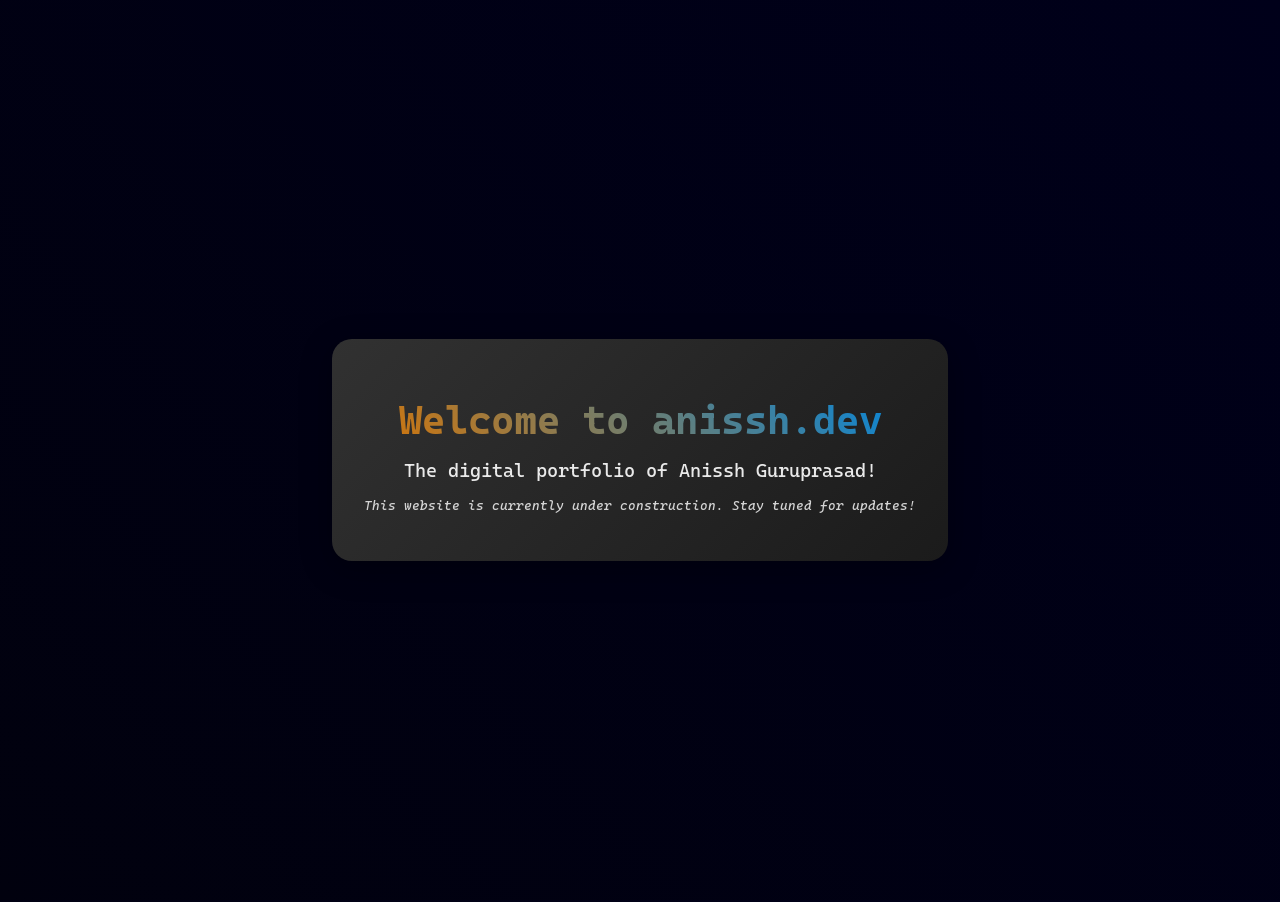
==== index.html @ c111fef5 "added construction page Co-authored-by: Copilot <copilot@github.com>" ====
<!DOCTYPE html>
<html lang="en">
<head>
    <meta charset="UTF-8">
    <meta name="viewport" content="width=device-width, initial-scale=1.0">
    <title>My Portfolio Website</title>
    <link rel="stylesheet" href="style.css">
    <link href="https://fonts.googleapis.com/css2?family=Cascadia+Code:wght@300;400;700&display=swap" rel="stylesheet">
</head>
<body>
    <div class="container">
        <h1>Welcome to anissh.dev</h1>
        <p class="welcome">The digital portfolio of Anissh Guruprasad!</p>
        <p class="update">This website is currently under construction. Stay tuned for updates!</p>
    </div>
    <script src="script.js"></script>
</body>
</html>
---- style.css ----
body {
    font-family: 'Cascadia Code', sans-serif;
    background: linear-gradient(45deg, #01010e 0%, #00001a 100%);
    margin: 0;
    padding: 0;
    display: flex;
    justify-content: center;
    align-items: center;
    height: 100vh;
    color: #ffffff;
    overflow: hidden; /* Disable scrolling */
}

.container {
    text-align: center;
    background: linear-gradient(135deg, #313131 0%, #1b1b1b 100%);
    padding: 2rem;
    border-radius: 20px;
    box-shadow: 0 8px 32px rgba(0, 0, 0, 0.3); /* Retained shadow for depth */
    position: relative; /* Ensure container is isolated */
    z-index: 1; /* Place container above stars */
    backdrop-filter: blur(10px);
    border: none; /* Removed any outline or border */
    max-width: 600px;
    animation: fadeIn 2s ease-in-out 1s; /* Added delay of 1s before fade starts */
    animation-fill-mode: forwards; /* Ensure the animation stays at the final state */
    opacity: 0; /* Start fully transparent */
    color: #ffffff; /* White text for contrast */
}

h1 {
    font-size: 2.5rem;
    margin-bottom: 1rem;
    background: linear-gradient(45deg, #d87504, #0086df);
    -webkit-background-clip: text;
    -webkit-text-fill-color: transparent;
    background-clip: text;
}

.welcome {
    font-size: 1.2rem;
    margin: 1rem 0;
    margin-bottom: 1rem;
    opacity: 0.9;
}

.update {
    font-size: 0.8rem;
    margin: 1rem 0;
    margin-bottom: 1rem;
    font-style: italic;
    opacity: 0.8;
}

@keyframes fadeIn {
    from {
        opacity: 0;
    }
    to {
        opacity: 1;
    }
}

.star {
    position: absolute;
    background: #fff;
    border-radius: 50%;
    box-shadow: 0 0 10px #fff;
    animation: twinkle 2s infinite;
}

@keyframes twinkle {
    0%, 100% {
        opacity: 0.3;
    }
    50% {
        opacity: 1;
    }
}

body::before {
    content: "";
    position: absolute;
    top: 0;
    left: 0;
    width: 100%;
    height: 100%;
    background: inherit; /* Inherit the gradient background */
    z-index: 0; /* Place stars below everything */
}
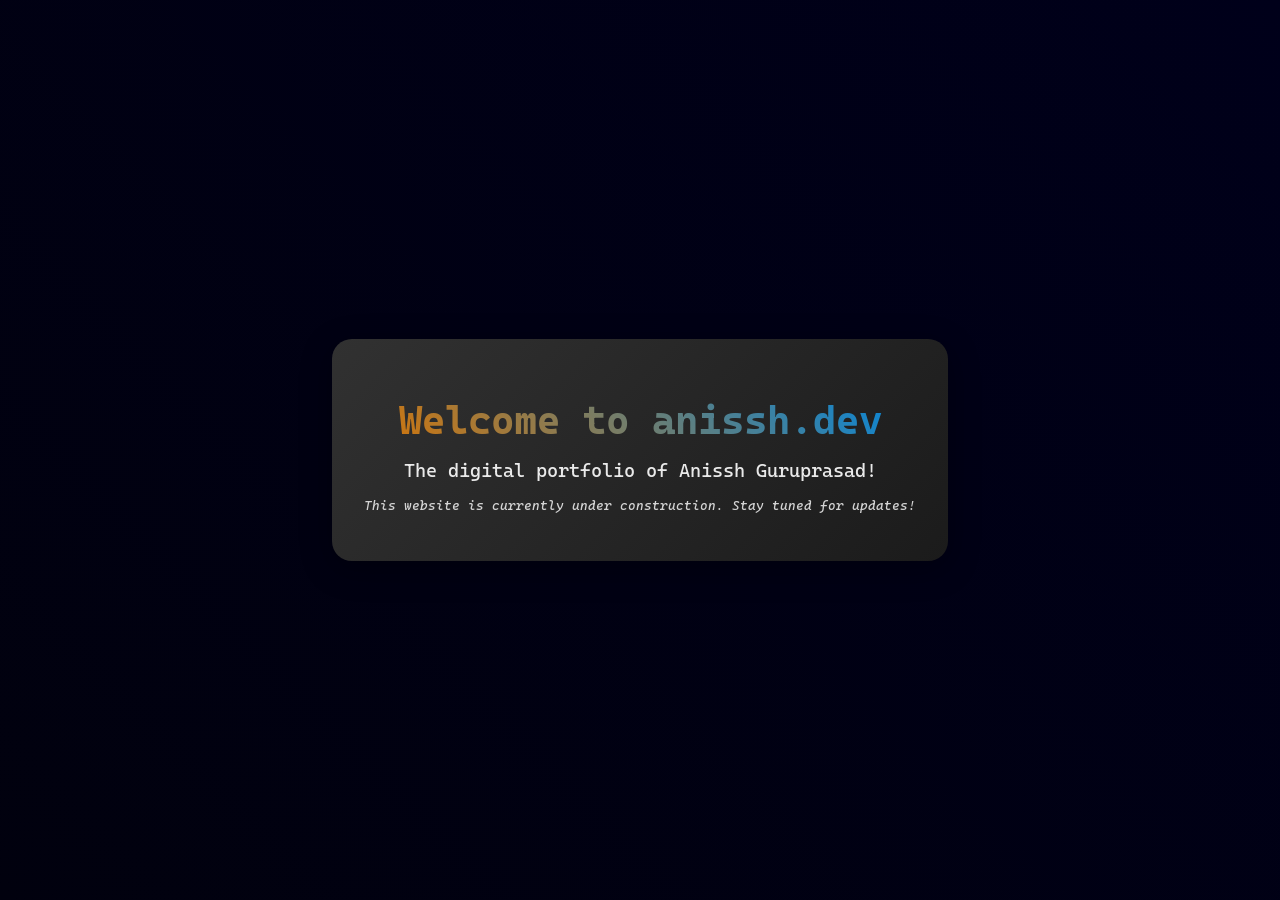
==== commit aa0e0677: "change head name" ====
--- a/index.html
+++ b/index.html
@@ -3,7 +3,7 @@
 <head>
     <meta charset="UTF-8">
     <meta name="viewport" content="width=device-width, initial-scale=1.0">
-    <title>My Portfolio Website</title>
+    <title>Anissh Guruprasad</title>
     <link rel="stylesheet" href="style.css">
     <link href="https://fonts.googleapis.com/css2?family=Cascadia+Code:wght@300;400;700&display=swap" rel="stylesheet">
 </head>
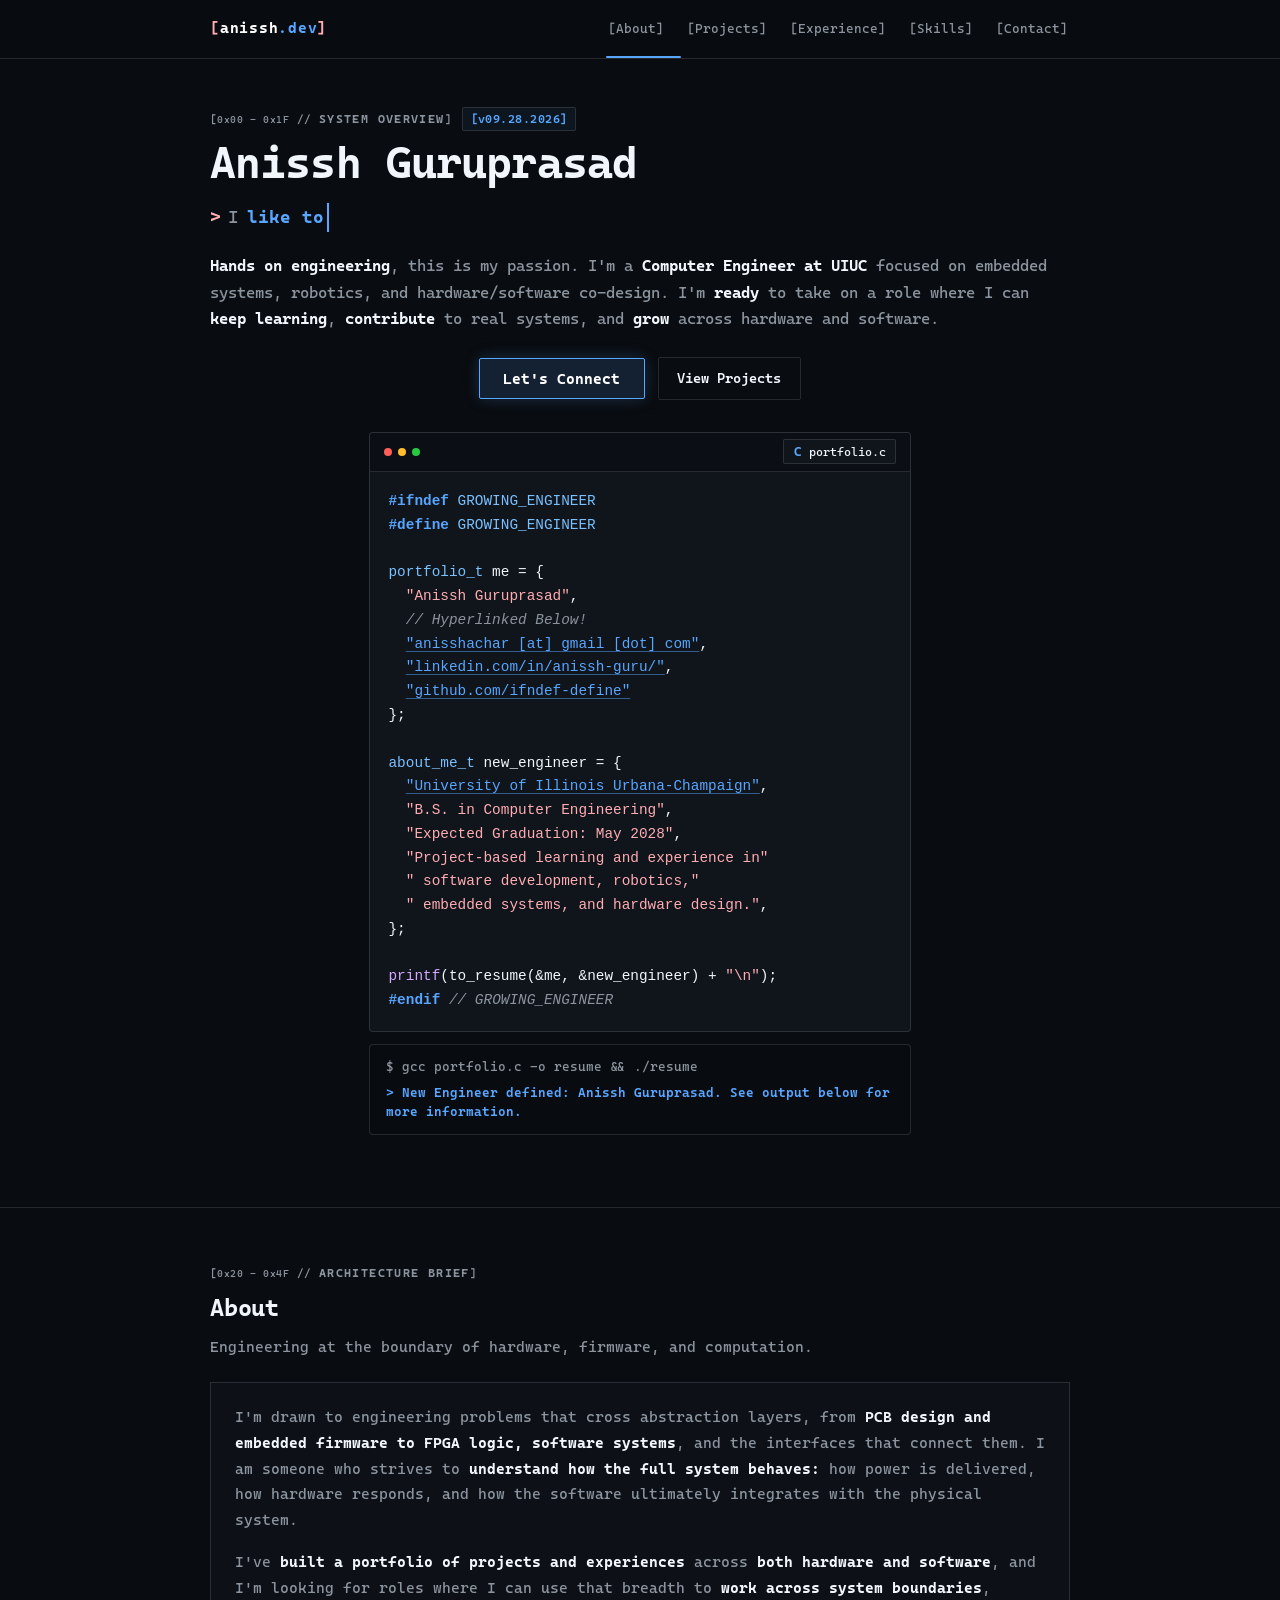
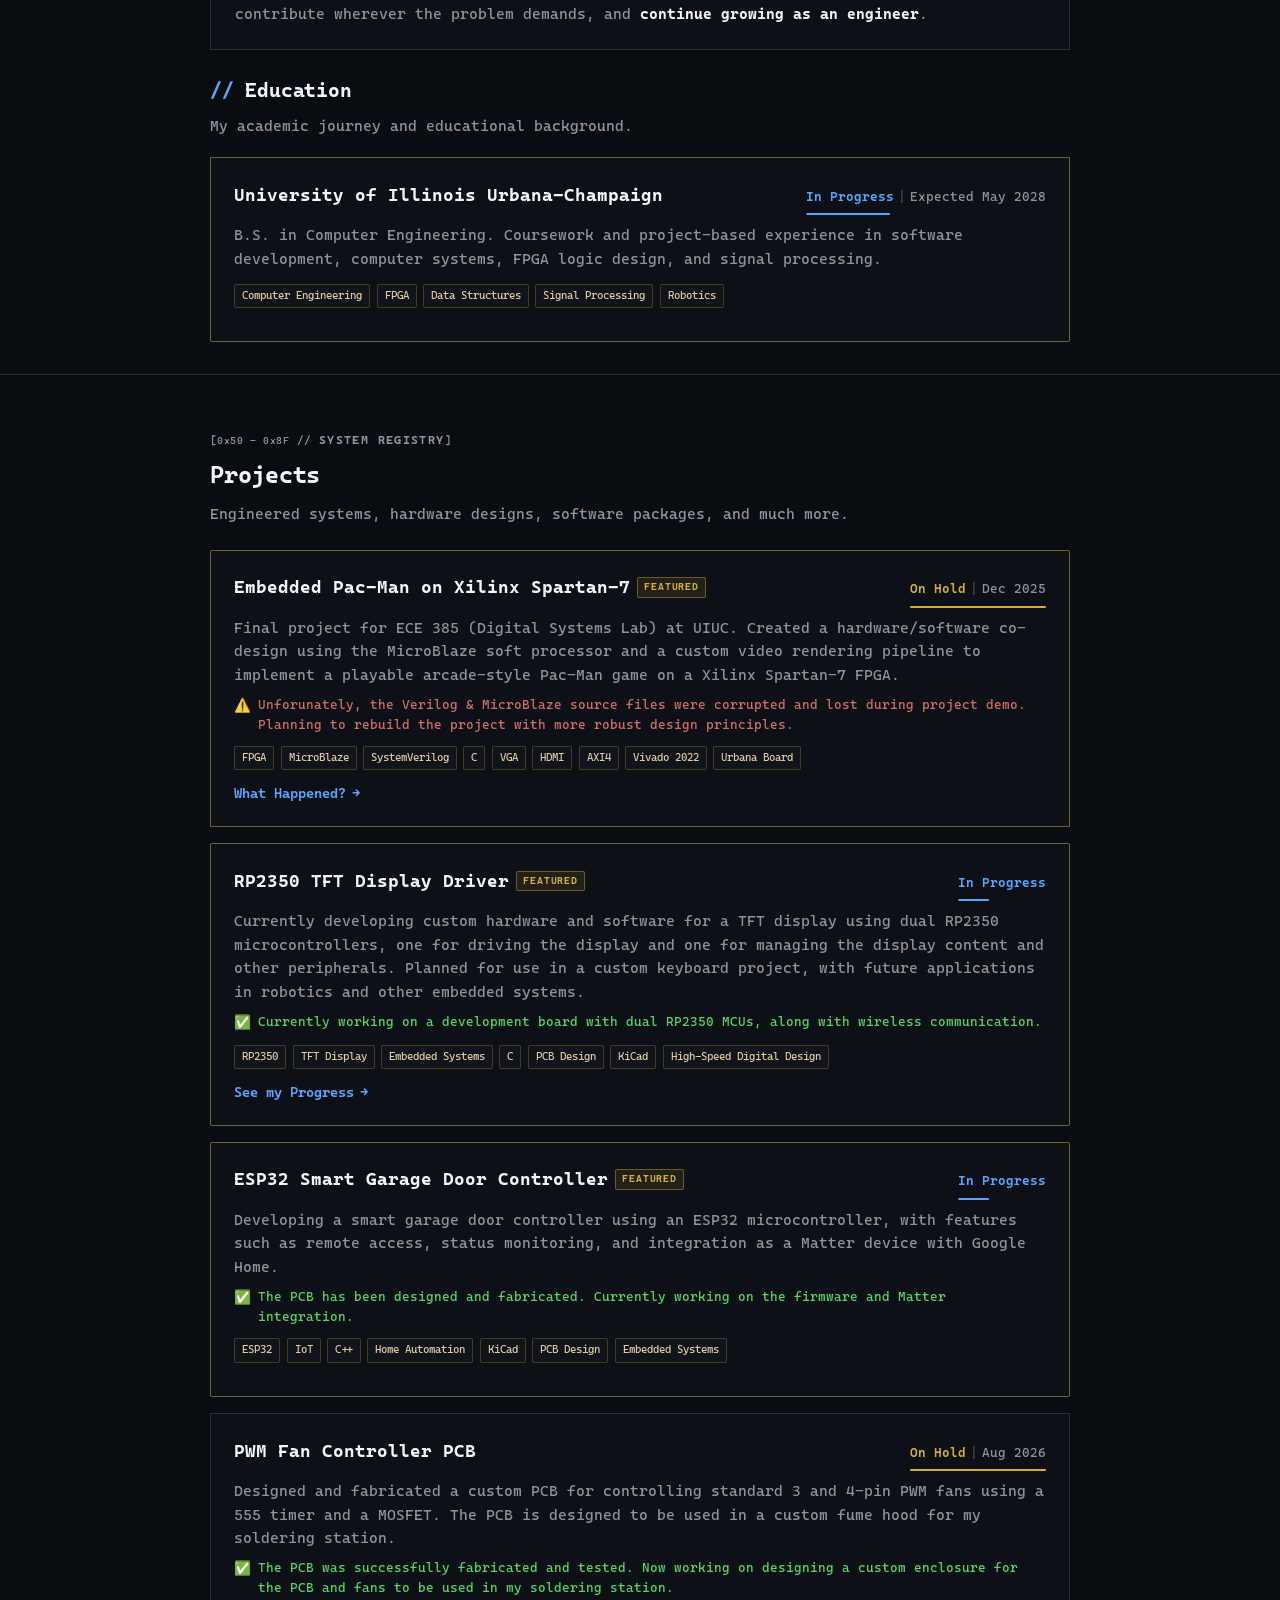
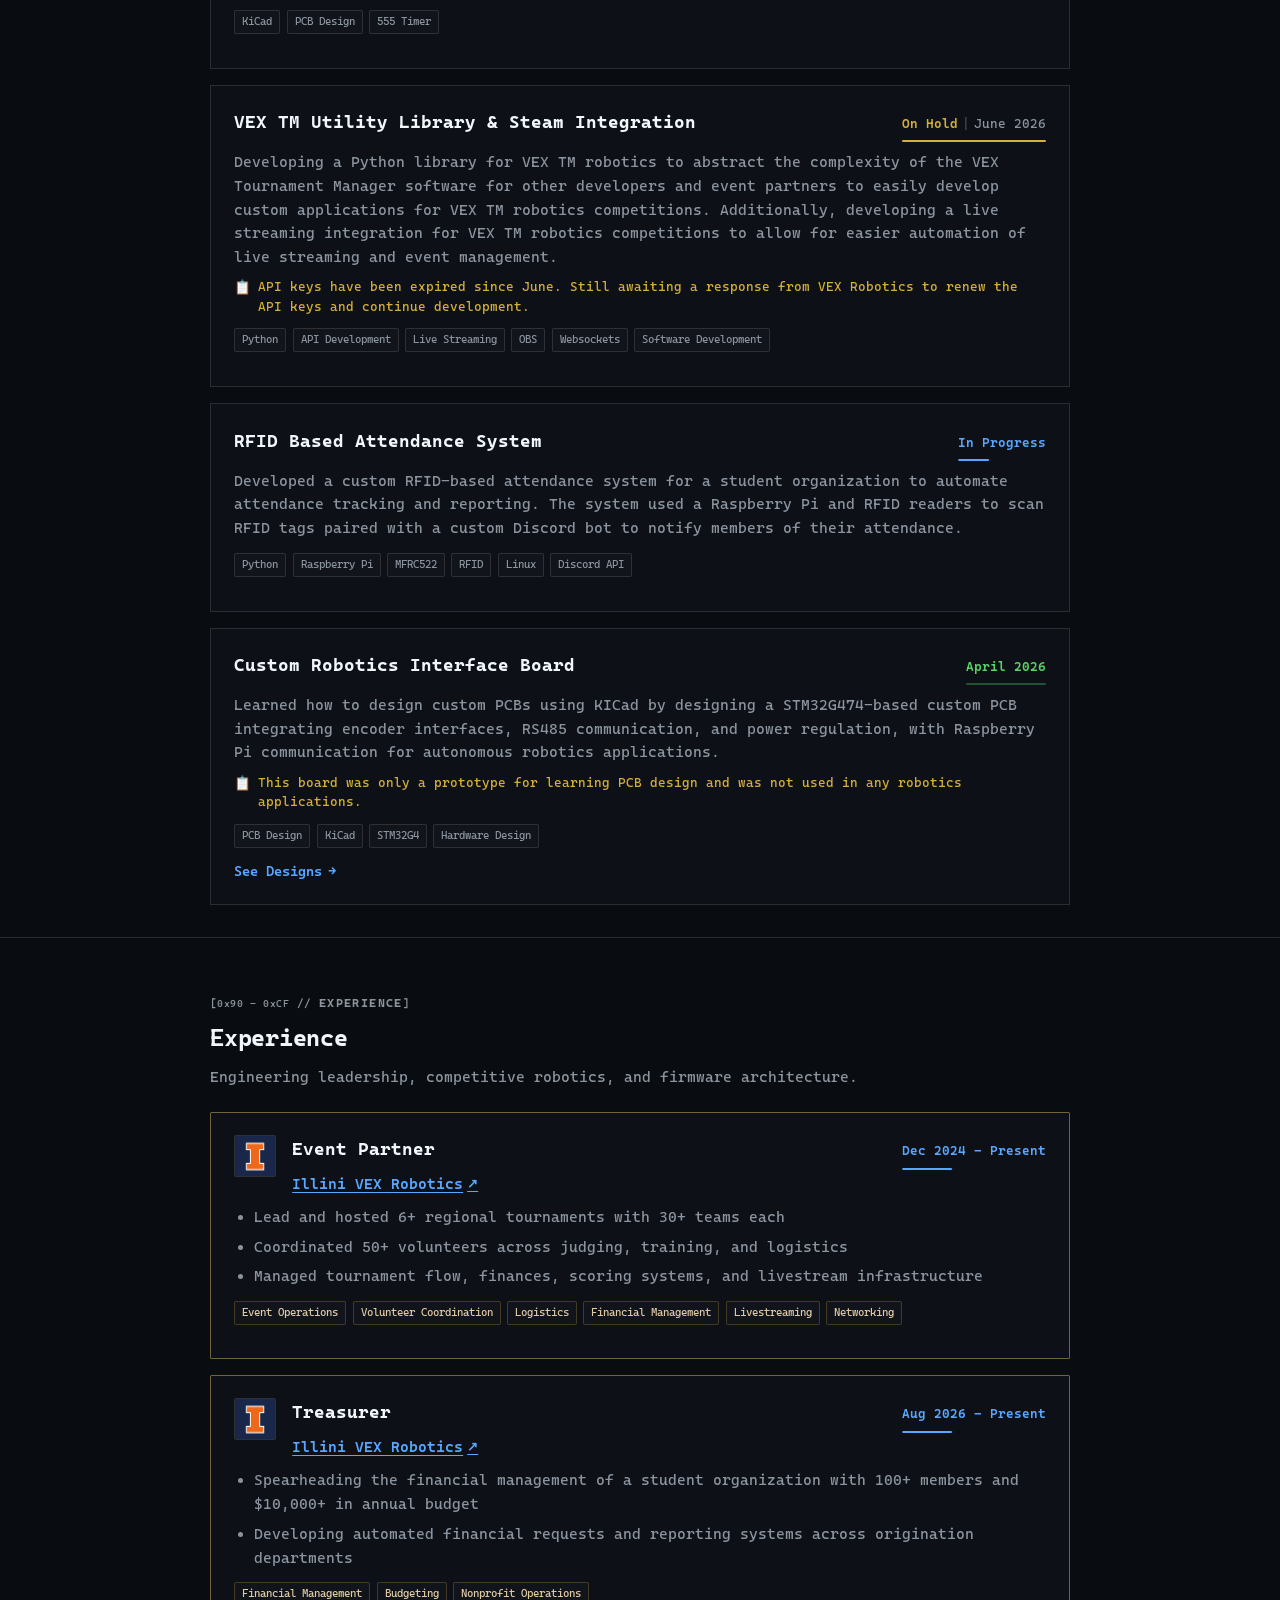
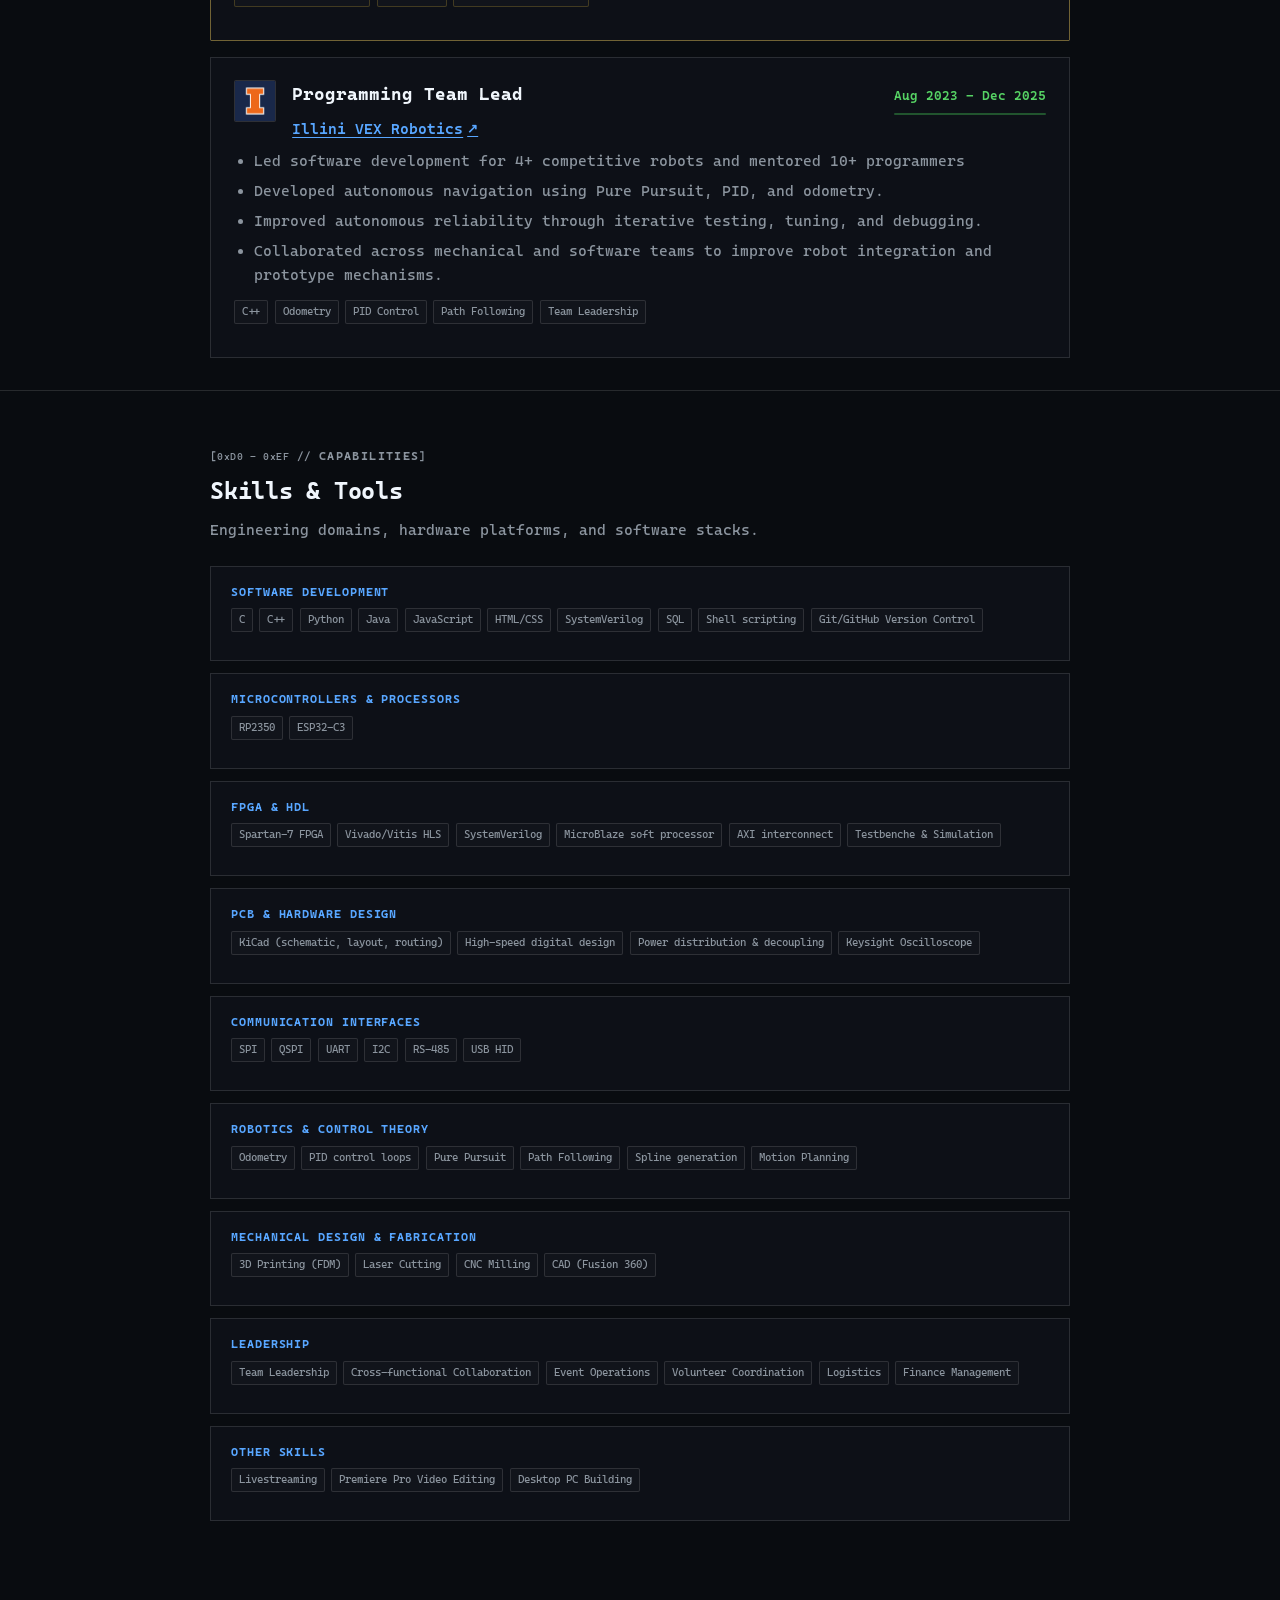
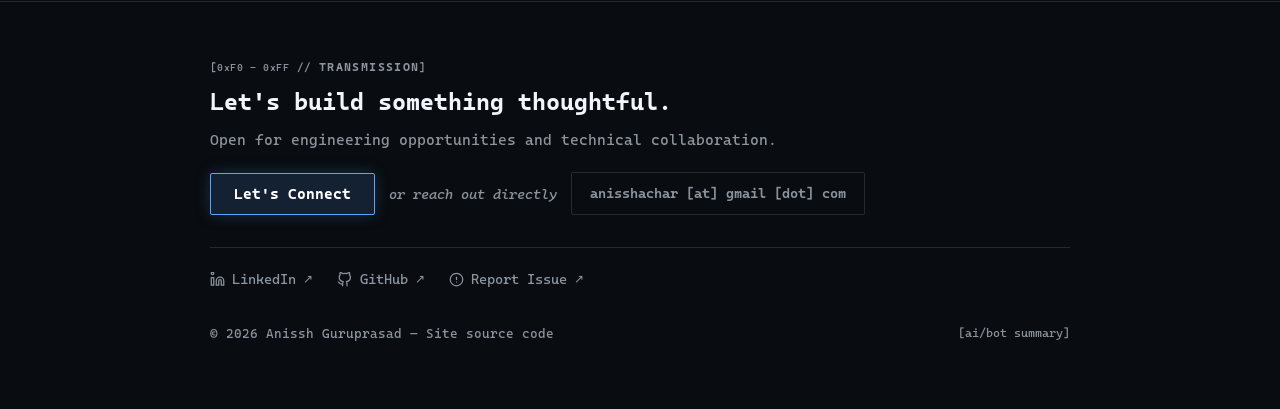
==== commit 9f8454f2: "polishing" ====
--- a/index.html
+++ b/index.html
@@ -1,18 +1,732 @@
 <!DOCTYPE html>
-<html lang="en">
-<head>
-    <meta charset="UTF-8">
-    <meta name="viewport" content="width=device-width, initial-scale=1.0">
-    <title>Anissh Guruprasad</title>
-    <link rel="stylesheet" href="style.css">
-    <link href="https://fonts.googleapis.com/css2?family=Cascadia+Code:wght@300;400;700&display=swap" rel="stylesheet">
-</head>
-<body>
-    <div class="container">
-        <h1>Welcome to anissh.dev</h1>
-        <p class="welcome">The digital portfolio of Anissh Guruprasad!</p>
-        <p class="update">This website is currently under construction. Stay tuned for updates!</p>
+<html lang="en" class="is-loading">
+  <head>
+    <meta charset="UTF-8" />
+    <meta name="viewport" content="width=device-width, initial-scale=1.0" />
+    <title>Anissh Guruprasad | Portfolio</title>
+    <meta
+      name="description"
+      content="Portfolio website for Anissh Guruprasad — Hardware/Software engineer focused on embedded systems, robotics, and low-level engineering."
+    />
+    <meta property="og:title" content="Anissh Guruprasad | Portfolio" />
+    <meta
+      property="og:description"
+      content="Hardware and software engineering portfolio focused on embedded systems, robotics, and low-level engineering."
+    />
+    <meta property="og:image" content="https://anissh.dev/assets/AG_Logo.ico" />
+    <meta property="og:url" content="https://anissh.dev/index.html" />
+    <meta property="og:type" content="website" />
+    <meta name="twitter:card" content="summary_large_image" />
+    <meta name="twitter:title" content="Anissh Guruprasad | Portfolio" />
+    <meta
+      name="twitter:description"
+      content="Hardware and software engineering portfolio focused on embedded systems, robotics, and low-level engineering."
+    />
+    <meta name="twitter:image" content="https://anissh.dev/assets/AG_Logo.ico" />
+    <link rel="icon" type="image/x-icon" href="assets/AG_Logo.ico" />
+    <link rel="preconnect" href="https://fonts.googleapis.com" />
+    <link rel="preconnect" href="https://fonts.gstatic.com" crossorigin />
+    <link
+      href="https://fonts.googleapis.com/css2?family=Cascadia+Code:wght@300;400;500;600;700&display=swap"
+      rel="stylesheet"
+    />
+    <link rel="stylesheet" href="style.css" />
+  </head>
+  <body class="is-loading">
+    <noscript>
+      <style>
+        .site-loader { display: none !important; }
+        html.is-loading, body.is-loading { overflow: auto !important; height: auto !important; max-height: none !important; }
+        body.is-loading * { opacity: 1 !important; transform: none !important; }
+        #header-brand-btn { opacity: 1 !important; }
+      </style>
+    </noscript>
+
+    <!-- Full-Site Initial Loading Sequence -->
+    <div id="site-loader" class="site-loader" aria-hidden="true">
+      <div class="loader-content" id="loader-content">
+        <div class="loader-text-wrap" id="loader-text-wrap">
+          <span class="loader-bracket" id="loader-bracket-open"></span><span class="loader-name" id="loader-name"></span><span class="loader-dotdev" id="loader-dotdev"></span><span class="loader-bracket" id="loader-bracket-close"></span><span class="loader-cursor" id="loader-cursor">_</span>
+        </div>
+      </div>
     </div>
+
+    <header class="site-header">
+      <nav class="nav container">
+        <button type="button" class="brand-btn" id="header-brand-btn" aria-label="Anissh.dev easter egg"><span class="brand-bracket">[</span><span class="brand-name">anissh</span><span class="brand-dotdev">.dev</span><span class="brand-bracket">]</span></button>
+        <button type="button" class="hamburger-btn" id="hamburger-toggle" aria-label="Toggle navigation menu" aria-expanded="false">
+          <span class="hamburger-box" aria-hidden="true">
+            <span class="hamburger-bar"></span>
+            <span class="hamburger-bar"></span>
+            <span class="hamburger-bar"></span>
+          </span>
+        </button>
+        <div class="nav-links" id="nav-links-menu">
+          <a href="#about">[About]</a>
+          <a href="#projects">[Projects]</a>
+          <a href="#experience">[Experience]</a>
+          <a href="#skills">[Skills]</a>
+          <a href="#contact">[Contact]</a>
+          <span class="nav-indicator" id="nav-indicator" aria-hidden="true"></span>
+        </div>
+      </nav>
+    </header>
+
+    <main id="top">
+      <!-- Hero Section -->
+      <section class="hero">
+        <div class="container">
+          <!-- Section Micro Header with Version Tag -->
+          <div class="hero-eyebrow-row">
+            <p class="section-eyebrow">[<span class="eyebrow-addr">0x00 - 0x1F</span> // <span class="eyebrow-title">SYSTEM OVERVIEW</span>]</p>
+            <span class="identity-tag">[v09.28.2026]</span>
+          </div>
+
+          <!-- Identity Header -->
+          <div class="identity-header">
+            <h1>Anissh Guruprasad</h1>
+          </div>
+
+          <!-- Typewriter Element with >>> Prompt -->
+          <div class="typewriter-wrap">
+            <span class="typewriter-prompt">&gt;</span>
+            <span class="typewriter-animated" aria-live="polite">
+              <span class="typewriter-prefix" id="typewriter-prefix">I</span>
+              <span class="typewriter-label" id="typewriter-action">like to build</span>
+              <span class="typewriter-text"></span>
+            </span>
+          </div>
+
+          <!-- Introductory Summary -->
+          <p class="hero-bio">
+            <strong>Hands on engineering</strong>, this is my passion. I'm a <strong>Computer Engineer at UIUC</strong> focused on 
+            embedded systems, robotics, and hardware/software co-design. 
+            I'm <strong>ready</strong> to take on a role where I can <strong>keep learning</strong>, <strong>contribute</strong> to real systems, and <strong>grow</strong> across hardware and software.
+          </p>
+
+          <!-- Prominent Blue Call to Action Buttons -->
+          <div class="cta-row">
+            <button type="button" class="button primary-connect" id="connect-button">Let's Connect</button>
+            <a href="#projects" class="button secondary">View Projects</a>
+          </div>
+
+          <!-- C-Code Terminal Window (~58% Centered Default Width) -->
+          <div class="terminal-window crosshair-card" id="hero-terminal-window">
+            <div class="terminal-header">
+              <div class="terminal-dots">
+                <span></span>
+                <span></span>
+                <span></span>
+              </div>
+              <div class="terminal-tabbar">
+                <button type="button" class="terminal-tab-btn is-active" id="tab-portfolio-c" aria-label="View portfolio.c code">
+                  <span class="c-file-icon">C</span> portfolio.c
+                </button>
+              </div>
+            </div>
+            
+            <!-- Tab Body: portfolio.c -->
+            <div class="terminal-body" id="terminal-body-c">
+              <pre><code><span class="token keyword">#ifndef</span> <span class="token type">GROWING_ENGINEER</span>
+<span class="token keyword">#define</span> <span class="token type">GROWING_ENGINEER</span>
+
+<span class="token class-name">portfolio_t</span> me = {
+  <span class="token string">"Anissh Guruprasad"</span>,
+  <span class="token comment">// Hyperlinked Below!</span>
+  <a id="portfolio-email" class="code-link token string">"anisshachar [at] gmail [dot] com"</a>,
+  <a class="code-link" href="https://www.linkedin.com/in/anissh-guru/" target="_blank" rel="noreferrer"><span class="token string">"linkedin.com/in/anissh-guru/"</span></a>,
+  <a class="code-link" href="https://github.com/ifndef-define" target="_blank" rel="noreferrer"><span class="token string">"github.com/ifndef-define"</span></a>
+};
+
+<span class="token class-name">about_me_t</span> new_engineer = {
+  <a class="code-link" href="https://illinois.edu" target="_blank" rel="noreferrer"><span class="token string">"University of Illinois Urbana-Champaign"</span></a>,
+  <span class="token string">"B.S. in Computer Engineering"</span>,
+  <span class="token string">"Expected Graduation: May 2028"</span>,
+  <span class="token string">"Project-based learning and experience in"</span>
+  <span class="token string">" software development, robotics,"</span>
+  <span class="token string">" embedded systems, and hardware design."</span>,
+};
+
+<span class="token function">printf</span>(<span>to_resume(&me, &new_engineer) + </span><span class="token string">"\n"</span>);
+<span class="token keyword">#endif</span> <span class="token comment">// GROWING_ENGINEER</span></code></pre>
+            </div>
+          </div>
+
+          <!-- Code Output Terminal -->
+          <div class="code-output-container" id="code-output-container">
+            <div class="terminal-output-box">
+              <div class="output-cmd-line">
+                <span class="output-cmd">$ gcc portfolio.c -o resume &amp;&amp; ./resume</span>
+              </div>
+              <div class="output-result" id="output-result-text">&gt; New Engineer defined: Anissh Guruprasad. See output below for more information.</div>
+            </div>
+          </div>
+        </div>
+      </section>
+
+      <!-- Downstream Content Container -->
+      <div class="downstream-content" id="downstream-content">
+        <!-- Architecture Brief (About) -->
+        <section id="about" class="section">
+          <div class="container">
+            <div class="section-heading">
+              <p class="section-eyebrow">[<span class="eyebrow-addr">0x20 - 0x4F</span> // <span class="eyebrow-title">ARCHITECTURE BRIEF</span>]</p>
+              <h2 class="section-title">About</h2>
+              <p class="section-desc">Engineering at the boundary of hardware, firmware, and computation.</p>
+            </div>
+
+            <div class="system-panel crosshair-card">
+              <p>
+                I'm drawn to engineering problems that cross abstraction layers, from <strong>PCB design and embedded firmware to FPGA logic, software systems</strong>, and the interfaces that connect them. I am someone who strives to <strong>understand how the full system behaves:</strong> how power is delivered, how hardware responds, and how the software ultimately integrates with the physical system.
+              </p>
+              <p>
+                I've <strong>built a portfolio of projects and experiences</strong> across <strong>both hardware and software</strong>, and I'm looking for roles where I can use that breadth to <strong>work across system boundaries</strong>, contribute wherever the problem demands, and <strong>continue growing as an engineer</strong>.
+              </p>
+            </div>
+
+            <!-- Education Subsection -->
+            <div class="education-section">
+              <div class="section-heading">
+                <h3 class="section-title"><span class="comment-prefix">//</span> Education</h3>
+                <p class="section-desc">My academic journey and educational background.</p>
+              </div>
+              <div class="education-list">
+                <!-- Undergrad College Card (Featured Highlight, not feature tagged) -->
+                <article class="project-item crosshair-card is-featured">
+                  <div class="project-topbar">
+                    <div class="project-title-group">
+                      <h3 class="project-name">University of Illinois Urbana-Champaign</h3>
+                    </div>
+                    <div class="project-status-col">
+                      <span class="status-in-progress-text">In Progress<span class="pipe">|</span><span class="on-hold-date">Expected May 2028</span></span>
+                      <div class="live-score-line active blue-live-line" aria-hidden="true"></div>
+                    </div>
+                  </div>
+                  <p class="project-summary">B.S. in Computer Engineering. Coursework and project-based experience in software development, computer systems, FPGA logic design, and signal processing.</p>
+                  <div class="project-tags">
+                    <span class="tag">Computer Engineering</span>
+                    <span class="tag">FPGA</span>
+                    <span class="tag">Data Structures</span>
+                    <span class="tag">Signal Processing</span>
+                    <span class="tag">Robotics</span>
+                    
+                  </div>
+                </article>
+              </div>
+            </div>
+          </div>
+        </section>
+
+        <!-- Projects Registry -->
+        <section id="projects" class="section">
+          <div class="container">
+            <div class="section-heading">
+              <p class="section-eyebrow">[<span class="eyebrow-addr">0x50 - 0x8F</span> // <span class="eyebrow-title">SYSTEM REGISTRY</span>]</p>
+              <h2 class="section-title">Projects</h2>
+              <p class="section-desc">Engineered systems, hardware designs, software packages, and much more.<p>
+            </div>
+
+            <div class="projects-list">
+            <article class="project-item crosshair-card is-featured">
+              <div class="project-topbar">
+                <div class="project-title-group">
+                  <h3 class="project-name"><a href="projects/project-fpga.html">Embedded Pac-Man on Xilinx Spartan-7</a></h3>
+                  <span class="project-badge">FEATURED</span>
+                </div>
+                  <div class="project-status-col">
+                    <span class="status-on-hold-text">On Hold<span class="pipe">|</span><span class="on-hold-date">Dec 2025</span></span>
+                    <div class="live-score-line on-hold" aria-hidden="true"></div>
+                  </div>
+              </div>
+              <p class="project-summary">Final project for ECE 385 (Digital Systems Lab) at UIUC. Created a hardware/software co-design using the MicroBlaze soft processor and a custom video rendering pipeline to implement a playable arcade-style Pac-Man game on a Xilinx Spartan-7 FPGA.</p>
+              <div class="project-system-note-minimal note-bad">
+                <span class="note-icon">⚠️</span>
+                <span class="note-text">Unforunately, the Verilog & MicroBlaze source files were corrupted and lost during project demo. Planning to rebuild the project with more robust design principles.</span>
+              </div>
+              <div class="project-tags">
+                <span class="tag">FPGA</span>
+                <span class="tag">MicroBlaze</span>
+                <span class="tag">SystemVerilog</span>
+                <span class="tag">C</span>
+                <span class="tag">VGA</span>
+                <span class="tag">HDMI</span>
+                <span class="tag">AXI4</span>
+                <span class="tag">Vivado 2022</span>
+                <span class="tag">Urbana Board</span>
+              </div>
+              <div class="project-actions">
+                <a href="projects/project-fpga.html" class="system-link">What Happened? <span class="arrow">→</span></a>
+              </div>
+            </article>
+
+            <article class="project-item crosshair-card is-featured">
+              <div class="project-topbar">
+                <div class="project-title-group">
+                  <h3 class="project-name"><a href="projects/project-mcutft.html">RP2350 TFT Display Driver</a></h3>
+                  <span class="project-badge">FEATURED</span>
+                </div>
+                  <div class="project-status-col">
+                    <span class="status-in-progress-text">In Progress</span>
+                    <div class="live-score-line active blue-live-line" aria-hidden="true"></div>
+                  </div>
+              </div>
+              <p class="project-summary">Currently developing custom hardware and software for a TFT display using dual RP2350 microcontrollers, one for driving the display and one for managing the display content and other peripherals. Planned for use in a custom keyboard project, with future applications in robotics and other embedded systems.</p>
+              <div class="project-system-note-minimal note-good">
+                <span class="note-icon">✅</span>
+                <span class="note-text">Currently working on a development board with dual RP2350 MCUs, along with wireless communication.</span>
+              </div>
+              <div class="project-tags">
+                <span class="tag">RP2350</span>
+                <span class="tag">TFT Display</span>
+                <span class="tag">Embedded Systems</span>
+                <span class="tag">C</span>
+                <span class="tag">PCB Design</span>
+                <span class="tag">KiCad</span>
+                <span class="tag">High-Speed Digital Design</span>
+              </div>
+              <div class="project-actions">
+                <a href="projects/project-mcutft.html" class="system-link">See my Progress <span class="arrow">→</span></a>
+              </div>
+            </article>
+
+            <article class="project-item crosshair-card is-featured">
+              <div class="project-topbar">
+                <div class="project-title-group">
+                  <h3 class="project-name">ESP32 Smart Garage Door Controller</h3>
+                  <span class="project-badge">FEATURED</span>
+                </div>
+                  <div class="project-status-col">
+                    <span class="status-in-progress-text">In Progress</span>
+                    <div class="live-score-line active blue-live-line" aria-hidden="true"></div>
+                  </div>
+              </div>
+              <p class="project-summary">Developing a smart garage door controller using an ESP32 microcontroller, with features such as remote access, status monitoring, and integration as a Matter device with Google Home.</p>
+              <div class="project-system-note-minimal note-good">
+                <span class="note-icon">✅</span>
+                <span class="note-text">The PCB has been designed and fabricated. Currently working on the firmware and Matter integration.</span>
+              </div>
+              <div class="project-tags">
+                <span class="tag">ESP32</span>
+                <span class="tag">IoT</span>
+                <span class="tag">C++</span>
+                <span class="tag">Home Automation</span>
+                <span class="tag">KiCad</span>
+                <span class="tag">PCB Design</span>
+                <span class="tag">Embedded Systems</span>
+              </div>
+            </article>
+
+            <article class="project-item crosshair-card">
+              <div class="project-topbar">
+                <div class="project-title-group">
+                  <h3 class="project-name">PWM Fan Controller PCB</h3>
+                </div>
+                  <div class="project-status-col">
+                    <span class="status-on-hold-text">On Hold<span class="pipe">|</span><span class="on-hold-date">Aug 2026</span></span>
+                    <div class="live-score-line on-hold" aria-hidden="true"></div>
+                  </div>
+              </div>
+              <p class="project-summary">Designed and fabricated a custom PCB for controlling standard 3 and 4-pin PWM fans using a 555 timer and a MOSFET. The PCB is designed to be used in a custom fume hood for my soldering station.</p>
+              <div class="project-system-note-minimal note-good">
+                <span class="note-icon">✅</span>
+                <span class="note-text">The PCB was successfully fabricated and tested. Now working on designing a custom enclosure for the PCB and fans to be used in my soldering station.</span>
+              </div>
+              <div class="project-tags">
+                <span class="tag">KiCad</span>
+                <span class="tag">PCB Design</span>
+                <span class="tag">555 Timer</span>
+              </div>
+            </article>
+
+            <article class="project-item crosshair-card">
+              <div class="project-topbar">
+                <div class="project-title-group">
+                  <h3 class="project-name">VEX TM Utility Library & Steam Integration</h3>
+                </div>
+                  <div class="project-status-col">
+                    <span class="status-on-hold-text">On Hold<span class="pipe">|</span><span class="on-hold-date">June 2026</span></span>
+                    <div class="live-score-line on-hold" aria-hidden="true"></div>
+                  </div>
+              </div>
+              <p class="project-summary">Developing a Python library for VEX TM robotics to abstract the complexity of the VEX Tournament Manager software for other developers and event partners to easily develop custom applications for VEX TM robotics competitions. Additionally, developing a live streaming integration for VEX TM robotics competitions to allow for easier automation of live streaming and event management.</p>
+              <div class="project-system-note-minimal note-note">
+                <span class="note-icon">📋</span>
+                <span class="note-text">API keys have been expired since June. Still awaiting a response from VEX Robotics to renew the API keys and continue development.</span>
+              </div>
+              <div class="project-tags">
+                <span class="tag">Python</span>
+                <span class="tag">API Development</span>
+                <span class="tag">Live Streaming</span>
+                <span class="tag">OBS</span>
+                <span class="tag">Websockets</span>
+                <span class="tag">Software Development</span>
+              </div>
+            </article>
+
+            <article class="project-item crosshair-card">
+              <div class="project-topbar">
+                <div class="project-title-group">
+                  <h3 class="project-name">RFID Based Attendance System</h3>
+                </div>
+                  <div class="project-status-col">
+                    <span class="status-in-progress-text">In Progress</span>
+                    <div class="live-score-line active blue-live-line" aria-hidden="true"></div>
+                  </div>
+              </div>
+              <p class="project-summary">Developed a custom RFID-based attendance system for a student organization to automate attendance tracking and reporting. The system used a Raspberry Pi and RFID readers to scan RFID tags paired with a custom Discord bot to notify members of their attendance.</p>
+              <div class="project-tags">
+                <span class="tag">Python</span>
+                <span class="tag">Raspberry Pi</span>
+                <span class="tag">MFRC522</span>
+                <span class="tag">RFID</span>
+                <span class="tag">Linux</span>
+                <span class="tag">Discord API</span>
+              </div>
+            </article>
+
+            <article class="project-item crosshair-card">
+              <div class="project-topbar">
+                <div class="project-title-group">
+                  <h3 class="project-name"><a href="projects/project-learnpcb.html">Custom Robotics Interface Board</a></h3>
+                </div>
+                  <div class="project-status-col">
+                    <span class="status-completed-text">April 2026</span>
+                    <div class="live-score-line completed" aria-hidden="true"></div>
+                  </div>
+              </div>
+              <p class="project-summary">Learned how to design custom PCBs using KICad by designing a STM32G474-based custom PCB integrating encoder interfaces, RS485 communication, and power regulation, with Raspberry Pi communication for autonomous robotics applications.</p>
+              <div class="project-system-note-minimal note-note">
+                <span class="note-icon">📋</span>
+                <span class="note-text">This board was only a prototype for learning PCB design and was not used in any robotics applications.</span>
+              </div>
+              <div class="project-tags">
+                <span class="tag">PCB Design</span>
+                <span class="tag">KiCad</span>
+                <span class="tag">STM32G4</span>
+                <span class="tag">Hardware Design</span>
+              </div>
+              <div class="project-actions">
+                <a href="projects/project-learnpcb.html" class="system-link">See Designs <span class="arrow">→</span></a>
+              </div>
+            </article>
+            </div>
+          </div>
+        </section>
+
+        <!-- Experience Section (Logo Placeholders & Google Live Score Green Lines) -->
+        <section id="experience" class="section">
+          <div class="container">
+            <div class="section-heading">
+              <p class="section-eyebrow">[<span class="eyebrow-addr">0x90 - 0xCF</span> // <span class="eyebrow-title">EXPERIENCE</span>]</p>
+              <h2 class="section-title">Experience</h2>
+              <p class="section-desc">Engineering leadership, competitive robotics, and firmware architecture.</p>
+            </div>
+
+            <div class="experience-list">
+            <article class="experience-item crosshair-card is-featured">
+              <div class="exp-header-row">
+                <div class="exp-icon-placeholder" title="Illini VEX Robotics"><img src="assets/block_i.png" alt="Illini VEX Robotics Logo" /></div>
+                <div class="exp-header-content">
+                  <div class="exp-top">
+                    <h3 class="exp-role">Event Partner</h3>
+                    <div class="exp-time is-present">
+                      <span>Dec 2024 - Present</span>
+                      <div class="live-score-line active blue-live-line" aria-hidden="true"></div>
+                    </div>
+                  </div>
+                  <p class="exp-org"><a href="https://illinivexu.web.illinois.edu/" target="_blank" rel="noreferrer">Illini VEX Robotics <span class="arrow arrow-external">↗</span></a></p>
+                </div>
+              </div>
+              <ul class="exp-points">
+                <li>Lead and hosted 6+ regional tournaments with 30+ teams each</li>
+                <li>Coordinated 50+ volunteers across judging, training, and logistics</li>
+                <li>Managed tournament flow, finances, scoring systems, and livestream infrastructure</li>
+              </ul>
+              <div class="project-tags exp-skills">
+                <span class="tag">Event Operations</span>
+                <span class="tag">Volunteer Coordination</span>
+                <span class="tag">Logistics</span>
+                <span class="tag">Financial Management</span>
+                <span class="tag">Livestreaming</span>
+                <span class="tag">Networking</span>
+              </div>
+            </article>
+
+            <article class="experience-item crosshair-card is-featured">
+              <div class="exp-header-row">
+                <div class="exp-icon-placeholder" title="Illini VEX Robotics"><img src="assets/block_i.png" alt="Illini VEX Robotics Logo" /></div>
+                <div class="exp-header-content">
+                  <div class="exp-top">
+                    <h3 class="exp-role">Treasurer</h3>
+                    <div class="exp-time is-present">
+                      <span>Aug 2026 - Present</span>
+                      <div class="live-score-line active blue-live-line" aria-hidden="true"></div>
+                    </div>
+                  </div>
+                  <p class="exp-org"><a href="https://illinivexu.web.illinois.edu/" target="_blank" rel="noreferrer">Illini VEX Robotics <span class="arrow arrow-external">↗</span></a></p>
+                </div>
+              </div>
+              <ul class="exp-points">
+                <li>Spearheading the financial management of a student organization with 100+ members and $10,000+ in annual budget</li>
+                <li>Developing automated financial requests and reporting systems across origination departments</li>
+              </ul>
+              <div class="project-tags exp-skills">
+                <span class="tag">Financial Management</span>
+                <span class="tag">Budgeting</span>
+                <span class="tag">Nonprofit Operations</span>
+              </div>
+            </article>
+
+            <article class="experience-item crosshair-card">
+              <div class="exp-header-row">
+                <div class="exp-icon-placeholder" title="Illini VEX Robotics"><img src="assets/block_i.png" alt="Illini VEX Robotics Logo" /></div>
+                <div class="exp-header-content">
+                  <div class="exp-top">
+                    <h3 class="exp-role">Programming Team Lead</h3>
+                    <div class="exp-time is-past">
+                      <span>Aug 2023 - Dec 2025</span>
+                      <div class="live-score-line completed" aria-hidden="true"></div>
+                    </div>
+                  </div>
+                  <p class="exp-org"><a href="https://illinivexu.web.illinois.edu/" target="_blank" rel="noreferrer">Illini VEX Robotics <span class="arrow arrow-external">↗</span></a></p>
+                </div>
+              </div>
+              <ul class="exp-points">
+                <li>Led software development for 4+ competitive robots and mentored 10+ programmers</li>
+                <li>Developed autonomous navigation using Pure Pursuit, PID, and odometry.</li>
+                <li>Improved autonomous reliability through iterative testing, tuning, and debugging.</li>
+                <li>Collaborated across mechanical and software teams to improve robot integration and prototype mechanisms.</li>
+              </ul>
+              <div class="project-tags exp-skills">
+                <span class="tag">C++</span>
+                <span class="tag">Odometry</span>
+                <span class="tag">PID Control</span>
+                <span class="tag">Path Following</span>
+                <span class="tag">Team Leadership</span>
+              </div>
+            </article>
+            </div>
+          </div>
+        </section>
+
+        <!-- Skills & Tools Section -->
+        <section id="skills" class="section">
+          <div class="container">
+            <div class="section-heading">
+              <p class="section-eyebrow">[<span class="eyebrow-addr">0xD0 - 0xEF</span> // <span class="eyebrow-title">CAPABILITIES</span>]</p>
+              <h2 class="section-title">Skills &amp; Tools</h2>
+              <p class="section-desc">Engineering domains, hardware platforms, and software stacks.</p>
+            </div>
+
+            <div class="skills-list">
+            <div class="skill-group crosshair-card">
+              <span class="skill-category">Software Development</span>
+              <div class="project-tags skill-tags">
+                <span class="tag">C</span>
+                <span class="tag">C++</span>
+                <span class="tag">Python</span>
+                <span class="tag">Java</span>
+                <span class="tag">JavaScript</span>
+                <span class="tag">HTML/CSS</span>
+                <span class="tag">SystemVerilog</span>
+                <span class="tag">SQL</span>
+                <span class="tag">Shell scripting</span>
+                <span class="tag">Git/GitHub Version Control</span>
+              </div>
+            </div>
+
+            <div class="skill-group crosshair-card">
+              <span class="skill-category">Microcontrollers & Processors</span>
+              <div class="project-tags skill-tags">
+                <span class="tag">RP2350</span>
+                <span class="tag">ESP32-C3</span>
+              </div>
+            </div>
+
+            <div class="skill-group crosshair-card">
+              <span class="skill-category">FPGA & HDL</span>
+              <div class="project-tags skill-tags">
+                <span class="tag">Spartan-7 FPGA</span>
+                <span class="tag">Vivado/Vitis HLS</span>
+                <span class="tag">SystemVerilog</span>
+                <span class="tag">MicroBlaze soft processor</span>
+                <span class="tag">AXI interconnect</span>
+                <span class="tag">Testbenche & Simulation</span>
+              </div>
+            </div>
+
+            <div class="skill-group crosshair-card">
+              <span class="skill-category">PCB & Hardware Design</span>
+              <div class="project-tags skill-tags">
+                <span class="tag">KiCad (schematic, layout, routing)</span>
+                <span class="tag">High-speed digital design</span>
+                <span class="tag">Power distribution & decoupling</span>
+                <span class="tag">Keysight Oscilloscope</span>
+              </div>
+            </div>
+
+            <div class="skill-group crosshair-card">
+              <span class="skill-category">Communication Interfaces</span>
+              <div class="project-tags skill-tags">
+                <span class="tag">SPI</span>
+                <span class="tag">QSPI</span>
+                <span class="tag">UART</span>
+                <span class="tag">I2C</span>
+                <span class="tag">RS-485</span>
+                <span class="tag">USB HID</span>
+              </div>
+            </div>
+
+            <div class="skill-group crosshair-card">
+              <span class="skill-category">Robotics & Control Theory</span>
+              <div class="project-tags skill-tags">
+                <span class="tag">Odometry</span>
+                <span class="tag">PID control loops</span>
+                <span class="tag">Pure Pursuit</span>
+                <span class="tag">Path Following</span>
+                <span class="tag">Spline generation</span>
+                <span class="tag">Motion Planning</span>
+              </div>
+            </div>
+
+            <div class="skill-group crosshair-card">
+              <span class="skill-category">Mechanical Design & Fabrication</span>
+              <div class="project-tags skill-tags">
+                <span class="tag">3D Printing (FDM)</span>
+                <span class="tag">Laser Cutting</span>
+                <span class="tag">CNC Milling</span>
+                <span class="tag">CAD (Fusion 360)</span>
+              </div>
+            </div>
+
+            <div class="skill-group crosshair-card">
+              <span class="skill-category">Leadership</span>
+              <div class="project-tags skill-tags">
+                <span class="tag">Team Leadership</span>
+                <span class="tag">Cross-functional Collaboration</span>
+                <span class="tag">Event Operations</span>
+                <span class="tag">Volunteer Coordination</span>
+                <span class="tag">Logistics</span>
+                <span class="tag">Finance Management</span>
+              </div>
+            </div>
+
+            <div class="skill-group crosshair-card">
+              <span class="skill-category">Other Skills</span>
+              <div class="project-tags skill-tags">
+                <span class="tag">Livestreaming</span>
+                <span class="tag">Premiere Pro Video Editing</span>
+                <span class="tag">Desktop PC Building</span>
+              </div>
+            </div>
+            </div>
+          </div>
+        </section>
+
+        <!-- Footer / Transmission -->
+        <footer id="contact" class="site-footer">
+          <div class="container footer-inner">
+            <div>
+              <p class="section-eyebrow">[<span class="eyebrow-addr">0xF0 - 0xFF</span> // <span class="eyebrow-title">TRANSMISSION</span>]</p>
+              <h2 class="footer-title">Let's build something thoughtful.</h2>
+              <p class="footer-subtitle">Open for engineering opportunities and technical collaboration.</p>
+              <div class="footer-cta-row">
+                <button type="button" class="button primary-connect" id="connect-button-footer">Let's Connect</button>
+                <span class="footer-cta-divider">or reach out directly</span>
+                <a id="portfolio-email-contact" class="button secondary">Email</a>
+              </div>
+            </div>
+
+            <div class="footer-links-group">
+              <div class="footer-nav">
+                <a href="https://www.linkedin.com/in/anissh-guru/" target="_blank" rel="noreferrer">
+                  <svg class="footer-icon" viewBox="0 0 24 24" fill="none" stroke="currentColor" stroke-width="2" stroke-linecap="round" stroke-linejoin="round" aria-hidden="true"><path d="M16 8a6 6 0 0 1 6 6v7h-4v-7a2 2 0 0 0-2-2 2 2 0 0 0-2 2v7h-4v-7a6 6 0 0 1 6-6z"/><rect x="2" y="9" width="4" height="12"/><circle cx="4" cy="2" r="2"/></svg>
+                  <span>LinkedIn</span>
+                  <span class="arrow" aria-hidden="true">↗</span>
+                </a>
+                <a href="https://github.com/ifndef-define" target="_blank" rel="noreferrer">
+                  <svg class="footer-icon" viewBox="0 0 24 24" fill="none" stroke="currentColor" stroke-width="2" stroke-linecap="round" stroke-linejoin="round" aria-hidden="true"><path d="M9 19c-5 1.5-5-2.5-7-3m14 6v-3.87a3.37 3.37 0 0 0-.94-2.61c3.14-.35 6.44-1.54 6.44-7A5.44 5.44 0 0 0 20 4.77 5.07 5.07 0 0 0 19.91 1S18.73.65 16 2.48a13.38 13.38 0 0 0-7 0C6.27.65 5.09 1 5.09 1A5.07 5.07 0 0 0 5 4.77a5.44 5.44 0 0 0-1.5 3.78c0 5.42 3.3 6.61 6.44 7A3.37 3.37 0 0 0 9 18.13V22"/></svg>
+                  <span>GitHub</span>
+                  <span class="arrow" aria-hidden="true">↗</span>
+                </a>
+                <a href="https://github.com/ifndef-define/portfolio-website/issues" target="_blank" rel="noreferrer">
+                  <svg class="footer-icon" viewBox="0 0 24 24" fill="none" stroke="currentColor" stroke-width="2" stroke-linecap="round" stroke-linejoin="round" aria-hidden="true"><circle cx="12" cy="12" r="10"/><line x1="12" y1="8" x2="12" y2="12"/><line x1="12" y1="16" x2="12.01" y2="16"/></svg>
+                  <span>Report Issue</span>
+                  <span class="arrow" aria-hidden="true">↗</span>
+                </a>
+              </div>
+            </div>
+
+            <div class="footer-bottom">
+              <p class="copyright">&copy; <span id="year"></span> Anissh Guruprasad &mdash; <a href="https://github.com/ifndef-define/portfolio-website" target="_blank" rel="noreferrer">Site source code</a></p>
+              <a class="bot-link" href="summary4bot.html">[ai/bot summary]</a>
+            </div>
+          </div>
+        </footer>
+      </div>
+    </main>
+
+    <!-- VS Code Styled Recruiter Contact Modal -->
+    <div class="contact-modal" id="contact-modal" aria-hidden="true">
+      <div class="modal-backdrop" data-close-modal></div>
+      <section class="code-editor" role="dialog" aria-modal="true" aria-label="Recruiter contact form">
+        <div class="editor-titlebar">
+          <div class="editor-traffic-lights">
+            <span class="editor-dot dot-red" data-close-modal title="Close"></span>
+            <span class="editor-dot dot-yellow"></span>
+            <span class="editor-dot dot-green"></span>
+          </div>
+          <span class="editor-filename">recruiter_contact.py</span>
+          <button type="button" class="modal-close" aria-label="Close contact form" data-close-modal>&times;</button>
+        </div>
+        <div class="editor-accessibility" aria-label="Accessibility options">
+          <button type="button" class="accessibility-toggle" id="light-mode-toggle" aria-pressed="false">Use light mode</button>
+          <div class="font-size-control">
+            <select id="font-size-select" aria-label="Editor text size">
+              <option value="normal" selected>Normal</option>
+              <option value="large">Large</option>
+              <option value="very-large">Very large</option>
+            </select>
+          </div>
+        </div>
+        <div class="editor-body">
+          <div class="editor-code">
+            <div class="code-line" id="import-contact-system" title="Triple-click for debug mode"><span class="line-number">1</span><span class="code-text"><span class="token keyword">import</span> <span class="token type">contact_system</span></span></div>
+            <div class="code-line"><span class="line-number">2</span><span class="code-text"></span></div>
+            <div class="code-line"><span class="line-number">3</span><span class="code-text"><span class="token comment"># Recruiter Contact Interface — Sends directly to me</span></span></div>
+            <div class="code-line"><span class="line-number">4</span><span class="code-text"><span class="token comment"># Feel free to use this form, or directly reach out via email</span></span></div>
+            <div class="code-line"><span class="line-number">5</span><span class="code-text"><span class="token keyword">def</span> <span class="token function">recruiter_contact</span>():</span></div>
+            <div class="code-line"><span class="line-number">6</span><span class="code-text indent-4">candidate = <span class="token string">"Anissh Guruprasad"</span></span></div>
+            <div class="code-line"><span class="line-number">7</span><span class="code-text indent-4">recruiter_name = <span class="token string">"<span class="editable-code-region"><input class="inline-code-input recruiter-name" id="recruiter-name" name="recruiterName" type="text" value="&lt;Recruiter Name&gt;" aria-label="Recruiter name" maxlength="50" autocomplete="name" required /></span>"</span></span></div>
+            <div class="code-line"><span class="line-number">8</span><span class="code-text indent-4">recruiter_email = <span class="token string">"<span class="editable-code-region"><input class="inline-code-input recruiter-email" id="recruiter-email" name="recruiterEmail" type="email" value="&lt;recruiter@company.com&gt;" aria-label="Recruiter email" maxlength="60" autocomplete="email" required /></span>"</span></span></div>
+            <div class="code-line"><span class="line-number">9</span><span class="code-text indent-4">reason_for_contact = <span class="token string">"""<span class="editable-code-region multiline-region"><textarea class="inline-code-textarea recruiter-message" id="recruiter-message" name="recruiterMessage" rows="2" aria-label="Reason for reaching out">&lt;Why you are reaching out / role details&gt;</textarea></span>"""</span></span></div>
+            <div class="code-line"><span class="line-number">10</span><span class="code-text"></span></div>
+            <div class="code-line"><span class="line-number">11</span><span class="code-text indent-4"><span class="token function">contact_system.transmit</span>(</span></div>
+            <div class="code-line"><span class="line-number">12</span><span class="code-text indent-4">    to=candidate,</span></div>
+            <div class="code-line"><span class="line-number">13</span><span class="code-text indent-4">    sender=recruiter_name,</span></div>
+            <div class="code-line"><span class="line-number">14</span><span class="code-text indent-4">    email=recruiter_email,</span></div>
+            <div class="code-line"><span class="line-number">15</span><span class="code-text indent-4">    body=reason_for_contact</span></div>
+            <div class="code-line"><span class="line-number">16</span><span class="code-text indent-4">)</span></div>
+            <div class="code-line"><span class="line-number">17</span><span class="code-text"></span></div>
+            <div class="code-line"><span class="line-number">18</span><span class="code-text"><span class="token keyword">if</span> __name__ == <span class="token string">"__main__"</span>:</span></div>
+            <div class="code-line"><span class="line-number">19</span><span class="code-text indent-4"><span class="token function">recruiter_contact</span>()</span></div>
+          </div>
+          <div class="terminal-divider" aria-hidden="true"></div>
+          <form id="contact-form" novalidate>
+            <input type="checkbox" name="botcheck" id="botcheck" class="code-param-opt" tabindex="-1" autocomplete="off" />
+            <div class="terminal-console-bar">
+              <button type="submit" class="send-button">
+                <span class="send-label">Run &gt;</span>
+                <span class="send-loader" aria-hidden="true"></span>
+              </button>
+              <span class="console-cmd">python recruiter_contact.py</span>
+            </div>
+            <p class="email-error" id="email-error" role="alert"></p>
+          </form>
+        </div>
+      </section>
+    </div>
+
     <script src="script.js"></script>
-</body>
+  </body>
 </html>
--- a/style.css
+++ b/style.css
@@ -1,90 +1,2542 @@
+/* ==========================================================================
+   SYSTEM BRUTALISM PORTFOLIO STYLESHEET
+   Style Reference: runs-on.dev
+   Architecture: Single-column semantic core, high-contrast crosshair borders, 
+                 zero gradients/shadows, Cascadia Code monospace aesthetic.
+   ========================================================================== */
+
+:root {
+  /* Site Layout Width - Editable constant for responsive tuning */
+  --site-max-width: 900px;
+
+  /* True Dark Mode System Palette (Darkened, Less Blue) */
+  --bg-primary: #090c10;
+  --bg-panel: #10141b;
+  --bg-card: #0d1017;
+  --bg-card-hover: #121620;
+
+  /* Typography Colors */
+  --text-primary: #f0f6fc;
+  --text-secondary: #8b949e;
+  --text-accent: #58a6ff;
+  --text-code-string: #ffadb3;
+  --text-code-keyword: #58a6ff;
+  --text-code-type: #79c0ff;
+  --text-code-func: #d2a8ff;
+  --text-code-comment: #8b949e;
+  --text-code-link-hover: #7ee787;
+
+  /* Faint Borders with Mouse Hover Transition */
+  --border-color: rgba(255, 255, 255, 0.12);
+  --border-hover: rgba(255, 255, 255, 0.38);
+
+  /* Dull Gold Highlight for Featured Projects */
+  --gold-accent: #d4af37;
+  --gold-border: rgba(212, 175, 55, 0.42);
+  --gold-bg: rgba(212, 175, 55, 0.05);
+  --gold-hover: rgba(212, 175, 55, 0.8);
+
+  /* Radius Constraint: Maximum 4px for brutalist system aesthetic */
+  --radius-sm: 2px;
+  --radius-md: 4px;
+
+  /* High-Readability Monospace Font Stack */
+  --font-mono: "Cascadia Code", "JetBrains Mono", "Fira Code", SFMono-Regular, Menlo, Monaco, Consolas, "Liberation Mono", "Courier New", monospace;
+}
+
+/* Base Reset & Document Setup */
+*, *::before, *::after {
+  box-sizing: border-box;
+  margin: 0;
+  padding: 0;
+}
+
+html {
+  scroll-behavior: smooth;
+  background-color: var(--bg-primary);
+  color-scheme: dark;
+  overflow-x: clip;
+  width: 100%;
+  max-width: 100vw;
+}
+
 body {
-    font-family: 'Cascadia Code', sans-serif;
-    background: linear-gradient(45deg, #01010e 0%, #00001a 100%);
-    margin: 0;
+  background-color: var(--bg-primary);
+  color: var(--text-primary);
+  font-family: var(--font-mono);
+  font-size: 15px;
+  line-height: 1.65;
+  letter-spacing: 0;
+  -webkit-font-smoothing: antialiased;
+  -moz-osx-font-smoothing: grayscale;
+  overflow-x: clip;
+  width: 100%;
+  max-width: 100vw;
+}
+
+body.modal-open {
+  /* Keep background inert/accessible while preserving document scroll position */
+  touch-action: none;
+}
+
+section[id] {
+  scroll-margin-top: 80px;
+}
+
+img {
+  max-width: 100%;
+  display: block;
+}
+
+a {
+  color: inherit;
+  text-decoration: none;
+  transition: color 0.15s ease, border-color 0.15s ease;
+}
+
+a:hover, a:focus-visible {
+  color: var(--text-accent);
+}
+
+/* Global Fixed-Width Single-Column Container */
+.container {
+  width: 100%;
+  max-width: var(--site-max-width);
+  margin-left: auto;
+  margin-right: auto;
+  padding-left: 1.25rem;
+  padding-right: 1.25rem;
+}
+
+/* ==========================================================================
+   SLIT-BOX / CROSSHAIR CORNER ALIGNMENT SYSTEM
+   Default: Normal enclosed box
+   On Hover: Edges smoothly extend outward past corners into the slit-box style
+   ========================================================================== */
+.crosshair-card,
+.slit-box {
+  position: relative;
+  background: var(--bg-card);
+  border: 1px solid var(--border-color);
+  border-radius: 0px;
+  transition: border-color 0.25s ease, background-color 0.25s ease;
+}
+
+/* Horizontal Extending Lines (Top & Bottom borders extending left & right on hover) */
+.crosshair-card::before,
+.slit-box::before {
+  content: "";
+  position: absolute;
+  top: -1px;
+  bottom: -1px;
+  left: 0;
+  right: 0;
+  border-top: 1px solid transparent;
+  border-bottom: 1px solid transparent;
+  pointer-events: none;
+  z-index: 2;
+  transition: border-color 0.25s ease, left 0.25s ease, right 0.25s ease;
+}
+
+/* Vertical Extending Lines (Left & Right borders extending top & bottom on hover) */
+.crosshair-card::after,
+.slit-box::after {
+  content: "";
+  position: absolute;
+  left: -1px;
+  right: -1px;
+  top: 0;
+  bottom: 0;
+  border-left: 1px solid transparent;
+  border-right: 1px solid transparent;
+  pointer-events: none;
+  z-index: 2;
+  transition: border-color 0.25s ease, top 0.25s ease, bottom 0.25s ease;
+}
+
+/* On Hover: Main border brightens and pseudo-element lines shoot outward into slit style */
+.crosshair-card:hover,
+.slit-box:hover {
+  background: var(--bg-card-hover);
+  border-color: var(--border-hover);
+}
+
+.crosshair-card:hover::before,
+.slit-box:hover::before {
+  border-top-color: var(--border-hover);
+  border-bottom-color: var(--border-hover);
+  left: -12px;
+  right: -12px;
+}
+
+.crosshair-card:hover::after,
+.slit-box:hover::after {
+  border-left-color: var(--border-hover);
+  border-right-color: var(--border-hover);
+  top: -12px;
+  bottom: -12px;
+}
+
+/* Responsive extension on small viewports */
+@media (max-width: 680px) {
+  .crosshair-card:hover::before, .slit-box:hover::before {
+    left: -8px;
+    right: -8px;
+  }
+  .crosshair-card:hover::after, .slit-box:hover::after {
+    top: -8px;
+    bottom: -8px;
+  }
+}
+
+/* ==========================================================================
+   FULL-SITE INTRO LOADER & STAGGERED REVEAL
+   ========================================================================== */
+.site-loader {
+  position: fixed;
+  inset: 0;
+  z-index: 99999;
+  background-color: var(--bg-primary);
+  display: flex;
+  align-items: center;
+  justify-content: center;
+  overflow: hidden;
+  pointer-events: all;
+  transition: background-color 0.4s ease, opacity 0.4s ease;
+}
+
+.site-loader.is-transparent-bg {
+  background-color: transparent;
+}
+
+.site-loader.is-hidden {
+  opacity: 0;
+  visibility: hidden;
+  pointer-events: none;
+  display: none !important;
+}
+
+.loader-content {
+  position: relative;
+  display: flex;
+  align-items: center;
+  justify-content: center;
+  text-align: center;
+  will-change: transform;
+}
+
+.loader-text-wrap {
+  position: relative;
+  display: inline-flex;
+  align-items: center;
+  justify-content: center;
+  text-align: center;
+  font-family: var(--font-mono);
+  font-size: clamp(2rem, 6.2vw, 4.2rem);
+  font-weight: 700;
+  letter-spacing: 0.05em;
+  line-height: 1;
+  white-space: nowrap;
+  transform-origin: 0 0;
+  will-change: transform;
+}
+
+.loader-bracket {
+  color: var(--text-code-string); /* Rose gold #ffadb3 */
+}
+
+.loader-name {
+  color: #ffffff; /* Pure white */
+}
+
+.loader-dotdev {
+  color: var(--text-accent); /* Blue #58a6ff */
+}
+
+.loader-cursor {
+  position: absolute;
+  left: 100%;
+  margin-left: 4px;
+  color: var(--text-accent);
+  animation: blinkCursor 0.5s steps(1) infinite;
+}
+
+@keyframes blinkCursor {
+  0%, 100% { opacity: 1; }
+  50% { opacity: 0; }
+}
+
+/* Initial Pre-Reveal State */
+html.is-loading,
+body.is-loading {
+  overflow: hidden !important;
+  height: 100% !important;
+  max-height: 100vh !important;
+}
+
+body.is-loading #header-brand-btn,
+body:not(.intro-completed) #header-brand-btn {
+  opacity: 0 !important;
+  visibility: hidden !important;
+}
+
+/* Instant Reveal when returning from subpages */
+html.instant-reveal *,
+body.instant-reveal *,
+body.instant-reveal .site-header *,
+body.instant-reveal .hero *,
+body.instant-reveal #downstream-content * {
+  transition-delay: 0s !important;
+  transition-duration: 0.001s !important;
+  transform: none !important;
+  opacity: 1 !important;
+}
+
+body.is-loading .site-header .nav-links,
+body.is-loading .site-header .hamburger-btn,
+body.is-loading .hero .section-eyebrow,
+body.is-loading .hero .hero-eyebrow-row,
+body.is-loading .hero .identity-header,
+body.is-loading .hero .typewriter-wrap,
+body.is-loading .hero .hero-bio,
+body.is-loading .hero .cta-row,
+body.is-loading .hero #hero-terminal-window,
+body.is-loading .hero #code-output-container,
+body.is-loading #downstream-content {
+  opacity: 0;
+  transform: translateY(14px);
+}
+
+/* Staggered Reveal Transitions */
+.site-header .nav-links,
+.site-header .hamburger-btn,
+.hero .section-eyebrow,
+.hero .hero-eyebrow-row,
+.hero .identity-header,
+.hero .typewriter-wrap,
+.hero .hero-bio,
+.hero .cta-row,
+.hero #hero-terminal-window,
+#downstream-content {
+  transition: opacity 0.65s cubic-bezier(0.2, 0.9, 0.3, 1), transform 0.65s cubic-bezier(0.2, 0.9, 0.3, 1);
+}
+
+.hero #code-output-container {
+  transition: opacity 0.65s cubic-bezier(0.2, 0.9, 0.3, 1), transform 0.65s cubic-bezier(0.2, 0.9, 0.3, 1), width 0.6s cubic-bezier(0.16, 1, 0.3, 1), max-width 0.6s cubic-bezier(0.16, 1, 0.3, 1);
+}
+
+body.intro-completed #header-brand-btn {
+  opacity: 1 !important;
+  visibility: visible !important;
+  pointer-events: auto !important;
+}
+
+body.intro-completed #header-brand-btn:hover {
+  opacity: 0.85 !important;
+}
+
+body.is-revealed .site-header .hamburger-btn {
+  opacity: 1;
+  transform: translateY(0);
+  transition-delay: 0.10s;
+}
+
+@media (min-width: 681px) {
+  body.is-revealed .site-header .nav-links {
+    opacity: 1;
+    transform: translateY(0);
+    transition-delay: 0.10s;
+  }
+}
+
+body.is-revealed .hero .section-eyebrow,
+body.is-revealed .hero .hero-eyebrow-row {
+  opacity: 1;
+  transform: translateY(0);
+  transition-delay: 0.20s;
+}
+
+body.is-revealed .hero .identity-header {
+  opacity: 1;
+  transform: translateY(0);
+  transition-delay: 0.30s;
+}
+
+body.is-revealed .hero .typewriter-wrap {
+  opacity: 1;
+  transform: translateY(0);
+  transition-delay: 0.40s;
+}
+
+body.is-revealed .hero .hero-bio {
+  opacity: 1;
+  transform: translateY(0);
+  transition-delay: 0.50s;
+}
+
+body.is-revealed .hero .cta-row {
+  opacity: 1;
+  transform: translateY(0);
+  transition-delay: 0.60s;
+}
+
+body.is-revealed .hero #hero-terminal-window {
+  opacity: 1;
+  transform: translateY(0);
+  transition-delay: 0.70s;
+}
+
+body.is-revealed .hero #code-output-container {
+  opacity: 1;
+  transform: translateY(0);
+  transition-delay: 0.80s;
+}
+
+body.is-revealed #downstream-content {
+  opacity: 1;
+  transform: translateY(0);
+  transition-delay: 0.90s;
+}
+
+/* Reduced Motion Override */
+@media (prefers-reduced-motion: reduce) {
+  .site-loader {
+    display: none !important;
+  }
+  body.is-loading #header-brand-btn,
+  body.is-loading .site-header .nav-links,
+  body.is-loading .site-header .hamburger-btn,
+  body.is-loading .hero .section-eyebrow,
+  body.is-loading .hero .identity-header,
+  body.is-loading .hero .typewriter-wrap,
+  body.is-loading .hero .hero-bio,
+  body.is-loading .hero .cta-row,
+  body.is-loading .hero #hero-terminal-window,
+  body.is-loading .hero #code-output-container,
+  body.is-loading #downstream-content {
+    opacity: 1 !important;
+    transform: none !important;
+    transition: none !important;
+  }
+}
+
+/* ==========================================================================
+   STICKY SYSTEM HEADER & NAVIGATION
+   ========================================================================== */
+.site-header {
+  position: sticky;
+  top: 0;
+  z-index: 1000;
+  background: rgba(9, 12, 16, 0.95);
+  backdrop-filter: blur(8px);
+  -webkit-backdrop-filter: blur(8px);
+  border-bottom: 1px solid var(--border-color);
+  transition: border-color 0.2s ease;
+}
+
+.site-header:hover {
+  border-bottom-color: var(--border-hover);
+}
+
+.nav {
+  display: flex;
+  align-items: center;
+  justify-content: space-between;
+  min-height: 58px;
+  position: relative;
+}
+
+.brand-btn {
+  background: transparent;
+  border: 0;
+  color: var(--text-primary);
+  font-family: var(--font-mono);
+  font-size: 0.95rem;
+  font-weight: 700;
+  letter-spacing: 0.05em;
+  cursor: pointer;
+  padding: 0;
+  display: inline-flex;
+  align-items: center;
+  line-height: 1;
+  transition: opacity 0.15s ease;
+}
+
+.brand-btn:hover {
+  opacity: 0.85;
+}
+
+.brand-bracket {
+  color: var(--text-code-string); /* rose gold #ffadb3 */
+}
+
+.brand-name {
+  color: #ffffff;
+}
+
+.brand-dotdev {
+  color: var(--text-accent); /* Blue #58a6ff */
+}
+
+.hamburger-btn {
+  display: none;
+  background: transparent;
+  border: 1px solid var(--border-color);
+  color: var(--text-primary);
+  border-radius: var(--radius-sm);
+  cursor: pointer;
+  transition: border-color 0.2s ease, background-color 0.2s ease;
+}
+
+.hamburger-btn:hover {
+  border-color: var(--text-accent);
+  background: rgba(88, 166, 255, 0.06);
+}
+
+.hamburger-box {
+  width: 18px;
+  height: 12px;
+  display: flex;
+  flex-direction: column;
+  justify-content: space-between;
+  position: relative;
+}
+
+.hamburger-bar {
+  display: block;
+  width: 100%;
+  height: 2px;
+  background-color: var(--text-primary);
+  border-radius: 1px;
+  transition: transform 0.25s cubic-bezier(0.16, 1, 0.3, 1), opacity 0.2s ease, background-color 0.2s ease;
+  transform-origin: center;
+}
+
+.hamburger-btn:hover .hamburger-bar {
+  background-color: var(--text-accent);
+}
+
+.hamburger-btn.is-active {
+  border-color: var(--text-accent);
+  background: rgba(88, 166, 255, 0.1);
+}
+
+.hamburger-btn.is-active .hamburger-bar {
+  background-color: var(--text-accent);
+}
+
+.hamburger-btn.is-active .hamburger-bar:nth-child(1) {
+  transform: translateY(5px) rotate(45deg);
+}
+
+.hamburger-btn.is-active .hamburger-bar:nth-child(2) {
+  opacity: 0;
+  transform: scaleX(0);
+}
+
+.hamburger-btn.is-active .hamburger-bar:nth-child(3) {
+  transform: translateY(-5px) rotate(-45deg);
+}
+
+.nav-links {
+  display: flex;
+  align-items: center;
+  gap: 1.25rem;
+  font-size: 0.82rem;
+  color: var(--text-secondary);
+}
+
+.nav-links a {
+  position: relative;
+  display: inline-flex;
+  align-items: center;
+  padding: 0.35rem 0.1rem;
+  transition: color 0.25s ease;
+}
+
+.nav-links a.is-active {
+  color: #ffffff;
+}
+
+.nav-links a:hover,
+.nav-links a:focus-visible {
+  color: var(--text-primary);
+}
+
+/* Sliding Laser Blue Underline */
+.nav-indicator {
+  position: absolute;
+  bottom: 0px;
+  height: 2px;
+  background-color: var(--text-accent);
+  border-radius: 1px;
+  pointer-events: none;
+  opacity: 0;
+  transform: translate3d(0, 0, 0);
+  transition: transform 0.38s cubic-bezier(0.16, 1, 0.3, 1),
+              width 0.38s cubic-bezier(0.16, 1, 0.3, 1),
+              opacity 0.28s ease;
+  will-change: transform, width, opacity;
+}
+
+@media (max-width: 680px) {
+  .nav-indicator {
+    display: none !important;
+  }
+}
+
+/* ==========================================================================
+   HERO COMPONENT
+   ========================================================================== */
+.hero {
+  padding: 3rem 0 2rem;
+}
+
+.hero-eyebrow-row {
+  display: flex;
+  align-items: center;
+  flex-wrap: wrap;
+  gap: 0.65rem;
+  margin-bottom: 0.5rem;
+}
+
+.hero-eyebrow-row .section-eyebrow {
+  margin-bottom: 0;
+}
+
+.hero-eyebrow-row .identity-tag {
+  font-size: 0.72rem;
+  color: var(--text-accent);
+  font-weight: 600;
+  font-family: var(--font-mono);
+  padding: 0.1rem 0.45rem;
+  border: 1px solid var(--border-color);
+  border-radius: var(--radius-sm);
+  background: rgba(88, 166, 255, 0.06);
+  letter-spacing: 0.04em;
+}
+
+.identity-header {
+  margin-bottom: 0.5rem;
+}
+
+.identity-header h1 {
+  font-size: clamp(2rem, 4.5vw, 2.75rem);
+  font-weight: 700;
+  line-height: 1.1;
+  color: var(--text-primary);
+  letter-spacing: -0.02em;
+}
+
+/* Standardized Typewriter Spacing */
+.typewriter-wrap {
+  display: flex;
+  align-items: center;
+  gap: 0.5rem;
+  font-size: 1.1rem;
+  margin: 0.85rem 0 1.25rem;
+  min-height: 2rem;
+  color: var(--text-primary);
+}
+
+.typewriter-prompt {
+  color: var(--text-code-string);
+  font-weight: 700;
+  letter-spacing: -0.05em;
+}
+
+.typewriter-prefix {
+  color: var(--text-secondary);
+}
+
+.typewriter-animated {
+  display: inline-flex;
+  align-items: center;
+  gap: 0.5rem;
+  padding-right: 0.2rem;
+  border-right: 2px solid var(--text-accent);
+  animation: terminalCursor 0.75s steps(1) infinite;
+  white-space: nowrap;
+}
+
+.typewriter-animated span:empty {
+  display: none;
+}
+
+.typewriter-label {
+  color: var(--text-accent);
+  font-weight: 700;
+}
+
+.typewriter-text {
+  color: var(--text-primary);
+  font-weight: 700;
+}
+
+@keyframes terminalCursor {
+  0%, 100% { border-right-color: var(--text-accent); }
+  50% { border-right-color: transparent; }
+}
+
+/* Bio Summary */
+.hero-bio {
+  font-size: 0.98rem;
+  line-height: 1.7;
+  color: var(--text-secondary);
+  margin-bottom: 1.5rem;
+}
+
+.hero-bio strong {
+  color: var(--text-primary);
+}
+
+/* Call to Action Buttons */
+.cta-row {
+  display: flex;
+  flex-wrap: wrap;
+  align-items: center;
+  justify-content: center;
+  gap: 0.85rem;
+  margin-bottom: 2rem;
+}
+
+.button {
+  display: inline-flex;
+  align-items: center;
+  justify-content: center;
+  font-family: var(--font-mono);
+  font-size: 0.88rem;
+  font-weight: 600;
+  padding: 0.55rem 1.15rem;
+  border-radius: var(--radius-sm);
+  border: 1px solid var(--border-color);
+  background: transparent;
+  color: var(--text-primary);
+  cursor: pointer;
+  transition: all 0.2s ease;
+  user-select: none;
+}
+
+/* Prominent Blue "Let's Connect" Button */
+.button.primary-connect {
+  font-size: 0.95rem;
+  font-weight: 700;
+  padding: 0.68rem 1.45rem;
+  background: rgba(88, 166, 255, 0.14);
+  border: 1px solid #58a6ff;
+  color: #ffffff;
+  box-shadow: 0 0 16px rgba(88, 166, 255, 0.22);
+}
+
+.button.primary-connect:hover,
+.button.primary-connect:focus-visible {
+  background: #58a6ff;
+  color: #090c10;
+  border-color: #58a6ff;
+  box-shadow: 0 0 24px rgba(88, 166, 255, 0.45);
+  transform: translateY(-1px);
+}
+
+.button.secondary {
+  border-color: var(--border-color);
+  color: var(--text-secondary);
+}
+
+.cta-row .button.secondary {
+  color: var(--text-primary);
+}
+
+.button.secondary:hover,
+.button.secondary:focus-visible {
+  color: var(--text-primary);
+  border-color: var(--border-hover);
+  background: rgba(255, 255, 255, 0.04);
+}
+
+/* ==========================================================================
+   C-CODE TERMINAL WINDOW & INTERACTIVE ANISSH.EXE TAB
+   ========================================================================== */
+.terminal-window {
+  width: 63%;
+  max-width: 63%;
+  margin: 1.5rem auto 0;
+  background: var(--bg-panel);
+  border: 1px solid var(--border-color);
+  border-radius: var(--radius-md);
+  overflow: hidden;
+  transition: width 0.6s cubic-bezier(0.16, 1, 0.3, 1), max-width 0.6s cubic-bezier(0.16, 1, 0.3, 1), border-color 0.25s ease;
+}
+
+.terminal-window.is-expanded {
+  width: 100%;
+  max-width: 100%;
+}
+
+.terminal-header {
+  display: flex;
+  align-items: center;
+  justify-content: space-between;
+  padding: 0.4rem 0.85rem;
+  background: #0b0e14;
+  border-bottom: 1px solid var(--border-color);
+}
+
+.terminal-tabbar {
+  display: flex;
+  align-items: center;
+  gap: 0.35rem;
+}
+
+.terminal-tab-btn {
+  display: inline-flex;
+  align-items: center;
+  gap: 0.45rem;
+  font-family: var(--font-mono);
+  font-size: 0.78rem;
+  padding: 0.25rem 0.6rem;
+  background: transparent;
+  border: 1px solid transparent;
+  border-radius: var(--radius-sm);
+  color: var(--text-secondary);
+  cursor: pointer;
+  transition: all 0.15s ease;
+}
+
+.terminal-tab-btn:hover {
+  color: var(--text-primary);
+  background: rgba(255, 255, 255, 0.04);
+}
+
+.terminal-tab-btn.is-active {
+  background: var(--bg-panel);
+  border-color: var(--border-color);
+  color: var(--text-primary);
+  cursor: default;
+}
+
+.terminal-dots {
+  display: flex;
+  align-items: center;
+  gap: 0.4rem;
+}
+
+.terminal-dots span {
+  width: 8px;
+  height: 8px;
+  border-radius: 50%;
+  display: inline-block;
+}
+
+.terminal-dots span:nth-child(1) { background: #ff5f56; }
+.terminal-dots span:nth-child(2) { background: #ffbd2e; }
+.terminal-dots span:nth-child(3) { background: #27c93f; }
+
+.c-file-icon {
+  color: var(--text-accent);
+  font-weight: 700;
+  font-size: 0.8rem;
+}
+
+.exe-file-icon {
+  color: #ff5f56;
+  font-weight: 700;
+  font-size: 0.8rem;
+}
+
+.terminal-body {
+  padding: 1.15rem;
+  font-family: var(--font-mono);
+  font-size: 0.9rem;
+  line-height: 1.65;
+  overflow-x: auto;
+}
+
+.terminal-body pre {
+  margin: 0;
+  white-space: pre-wrap;
+  word-break: break-word;
+}
+
+/* Syntax Highlighting */
+.token.keyword { color: var(--text-code-keyword); font-weight: 600; }
+.token.type, .token.class-name { color: var(--text-code-type); }
+.token.string { color: var(--text-code-string); }
+.token.comment { color: var(--text-code-comment); font-style: italic; }
+.token.function { color: var(--text-code-func); }
+.token.number { color: #f9a8d4; }
+
+.code-link,
+#portfolio-email,
+a#portfolio-email,
+.code-link.token.string,
+.code-link .token.string,
+.code-link span {
+  color: var(--text-accent);
+  transition: color 0.25s ease, text-decoration-color 0.25s ease;
+}
+
+.code-link,
+#portfolio-email {
+  text-decoration: underline;
+  text-underline-offset: 3px;
+  text-decoration-color: rgba(88, 166, 255, 0.5);
+  cursor: pointer;
+}
+
+.code-link:hover,
+#portfolio-email:hover,
+a#portfolio-email:hover,
+.code-link.token.string:hover,
+.code-link:hover .token.string,
+.code-link:hover span {
+  color: var(--text-code-link-hover);
+  text-decoration-color: var(--text-code-link-hover);
+}
+
+/* Kernel Panic Screen */
+.kernel-panic-screen {
+  font-family: var(--font-mono);
+  font-size: 0.85rem;
+  line-height: 1.6;
+  color: var(--text-secondary);
+}
+
+.panic-red {
+  color: #ff7b72;
+  font-weight: 700;
+}
+
+/* ==========================================================================
+   CODE COMPILATION & TEXT BOUNCING LOADER [=---]
+   ========================================================================== */
+.code-output-container {
+  width: 63%;
+  max-width: 63%;
+  margin: 0.75rem auto 2.5rem;
+  transition: width 0.6s cubic-bezier(0.16, 1, 0.3, 1), max-width 0.6s cubic-bezier(0.16, 1, 0.3, 1);
+}
+
+.terminal-window.is-expanded + .code-output-container {
+  width: 100%;
+  max-width: 100%;
+}
+
+.terminal-output-box {
+  background: #080b0f;
+  border: 1px solid var(--border-color);
+  border-radius: var(--radius-md);
+  padding: 0.75rem 1rem;
+  font-family: var(--font-mono);
+  font-size: 0.82rem;
+  color: var(--text-secondary);
+  line-height: 1.5;
+}
+
+.output-cmd-line {
+  display: flex;
+  align-items: center;
+  gap: 0.5rem;
+}
+
+.output-cmd {
+  color: var(--text-secondary);
+}
+
+.output-result {
+  color: var(--text-accent);
+  font-weight: 600;
+  margin-top: 0.35rem;
+}
+
+/* Downstream Content (Immediate render, no delay) */
+.downstream-content {
+  opacity: 1;
+}
+
+/* ==========================================================================
+   SECTIONS & PANELS
+   ========================================================================== */
+.section {
+  padding: 3.5rem 0 2rem;
+  border-top: 1px solid var(--border-color);
+  transition: border-top-color 0.25s ease;
+}
+
+.section:hover {
+  border-top-color: var(--border-hover);
+}
+
+.section-heading {
+  margin-bottom: 1.5rem;
+}
+
+.section-eyebrow {
+  font-size: 11px;
+  font-weight: 500;
+  letter-spacing: 0.12em;
+  color: var(--text-secondary);
+  margin-bottom: 0.35rem;
+}
+
+.section-eyebrow .eyebrow-addr {
+  font-size: 9.5px;
+  font-weight: 500;
+  letter-spacing: 0.06em;
+  text-transform: none;
+  opacity: 0.88;
+}
+
+.section-eyebrow .eyebrow-title {
+  font-size: 11.5px;
+  font-weight: 700;
+  letter-spacing: 0.12em;
+  text-transform: uppercase;
+}
+
+.section-title {
+  font-size: 1.5rem;
+  font-weight: 700;
+  color: var(--text-primary);
+  letter-spacing: -0.01em;
+  margin-bottom: 0.4rem;
+}
+
+.section-desc {
+  font-size: 0.92rem;
+  color: var(--text-secondary);
+  line-height: 1.6;
+}
+
+.system-panel {
+  padding: 1.35rem 1.5rem;
+}
+
+.system-panel p {
+  margin-bottom: 1rem;
+  color: var(--text-secondary);
+  font-size: 0.95rem;
+  line-height: 1.7;
+}
+
+.system-panel p:last-child {
+  margin-bottom: 0;
+}
+
+.system-panel strong {
+  color: var(--text-primary);
+}
+
+/* Education Section within Architecture Brief */
+.education-section {
+  margin-top: 1.5rem;
+}
+
+.education-section .section-heading {
+  margin-bottom: 1.25rem;
+}
+
+.education-section .section-title {
+  font-size: 1.25rem;
+}
+
+.education-section .comment-prefix {
+  color: var(--text-accent);
+}
+
+.education-list {
+  display: flex;
+  flex-direction: column;
+  gap: 1rem;
+}
+
+/* ==========================================================================
+   PROJECTS SECTION
+   ========================================================================== */
+.projects-list {
+  display: flex;
+  flex-direction: column;
+  gap: 1rem;
+}
+
+.project-item {
+  padding: 1.35rem 1.45rem;
+}
+
+.project-item.is-featured::before,
+.experience-item.is-featured::before {
+  border-top-color: var(--gold-border);
+  border-bottom-color: var(--gold-border);
+}
+
+.project-item.is-featured::after,
+.experience-item.is-featured::after {
+  border-left-color: var(--gold-border);
+  border-right-color: var(--gold-border);
+}
+
+.project-item.is-featured:hover::before,
+.experience-item.is-featured:hover::before {
+  border-top-color: var(--gold-hover);
+  border-bottom-color: var(--gold-hover);
+}
+
+.project-item.is-featured:hover::after,
+.experience-item.is-featured:hover::after {
+  border-left-color: var(--gold-hover);
+  border-right-color: var(--gold-hover);
+}
+
+.project-topbar {
+  display: flex;
+  align-items: baseline;
+  justify-content: space-between;
+  flex-wrap: wrap;
+  gap: 0.5rem;
+  margin-bottom: 0.5rem;
+}
+
+.project-title-group {
+  display: inline-flex;
+  align-items: center;
+  flex-wrap: wrap;
+  gap: 0.45rem;
+}
+
+.project-star {
+  font-size: 1.05rem;
+  line-height: 1;
+  color: var(--gold-accent);
+  user-select: none;
+}
+
+.project-star.empty {
+  display: none;
+}
+
+.project-name {
+  font-size: 1.15rem;
+  font-weight: 700;
+  color: var(--text-primary);
+  margin: 0;
+}
+
+.project-name a:hover {
+  color: var(--text-accent);
+}
+
+.project-badge {
+  font-size: 10px;
+  font-weight: 700;
+  letter-spacing: 0.08em;
+  padding: 1px 6px;
+  border-radius: var(--radius-sm);
+  border: 1px solid var(--gold-border);
+  color: var(--gold-accent);
+  background: rgba(212, 175, 55, 0.1);
+  text-transform: uppercase;
+}
+
+/* Right Status Column on Projects */
+.project-status-col {
+  display: inline-flex;
+  flex-direction: column;
+  align-items: flex-end;
+  gap: 0.15rem;
+}
+
+.status-in-progress-text {
+  font-size: 0.82rem;
+  font-weight: 600;
+  color: var(--text-accent);
+}
+
+.status-on-hold-text {
+  font-size: 0.82rem;
+  font-weight: 600;
+  color: #d4af37; /* Dull Yellow */
+}
+
+.status-in-progress-text .pipe,
+.status-on-hold-text .pipe {
+  color: rgba(255, 255, 255, 0.2);
+  margin: 0 0.25rem;
+}
+
+.status-in-progress-text .on-hold-date,
+.status-on-hold-text .on-hold-date {
+  color: var(--text-secondary);
+  font-weight: 400;
+}
+
+.project-year {
+  font-size: 0.8rem;
+  color: var(--text-secondary);
+}
+
+.status-completed-text {
+  font-size: 0.8rem;
+  font-weight: 600;
+  color: #56d364; /* Faint Green */
+  opacity: 0.85;
+}
+
+.project-summary {
+  font-size: 0.92rem;
+  color: var(--text-secondary);
+  line-height: 1.6;
+  margin-bottom: 0.55rem;
+}
+
+.project-summary:has(+ .project-tags) {
+  margin-bottom: 0.85rem;
+}
+
+/* Minimal Subtle Project System Note */
+.project-system-note-minimal {
+  font-size: 0.82rem;
+  line-height: 1.5;
+  color: #d06c66; /* Dull Red */
+  display: flex;
+  align-items: flex-start;
+  gap: 0.45rem;
+  margin: 0 0 0.75rem;
+  width: 100%;
+}
+
+.note-icon {
+  flex-shrink: 0;
+  font-size: 0.85rem;
+  line-height: 1.5;
+  display: inline-flex;
+  align-items: center;
+  justify-content: center;
+  transform: translateY(1px);
+  user-select: none;
+}
+
+.note-text {
+  flex: 1;
+  min-width: 0;
+  line-height: 1.5;
+  color: inherit;
+}
+
+.project-system-note-minimal.note-good,
+.project-system-note-minimal.note-good .note-text {
+  color: #56d364; /* Faint Green */
+}
+
+.project-system-note-minimal.note-good .note-icon {
+  color: #56d364;
+}
+
+.project-system-note-minimal.note-note,
+.project-system-note-minimal.note-note .note-text {
+  color: #d4af37; /* Faint Yellow */
+}
+
+.project-system-note-minimal.note-note .note-icon {
+  color: #d4af37;
+}
+
+.project-system-note-minimal.note-bad,
+.project-system-note-minimal.note-bad .note-text {
+  color: #d06c66; /* Faint Red */
+}
+
+.project-system-note-minimal.note-bad .note-icon {
+  color: #ff7b72;
+}
+
+.detail-section .project-system-note-minimal {
+  margin-bottom: 1.25rem;
+}
+
+.project-tags {
+  display: flex;
+  flex-wrap: wrap;
+  gap: 0.4rem;
+  margin-bottom: 0.75rem;
+}
+
+.tag {
+  font-size: 11px;
+  padding: 2px 7px;
+  border: 1px solid var(--border-color);
+  border-radius: var(--radius-sm);
+  color: var(--text-secondary);
+  background: rgba(255, 255, 255, 0.02);
+  transition: border-color 0.15s ease, color 0.15s ease;
+}
+
+.project-item:hover .tag {
+  border-color: rgba(255, 255, 255, 0.2);
+}
+
+.project-item.is-featured .tag,
+.experience-item.is-featured .tag {
+  border-color: rgba(212, 175, 55, 0.25);
+  color: #dfcaa2;
+}
+
+.project-actions {
+  margin-top: 0.5rem;
+  display: flex;
+  flex-wrap: wrap;
+  align-items: center;
+  gap: 1.25rem;
+}
+
+.system-link {
+  font-size: 0.85rem;
+  font-weight: 600;
+  color: var(--text-accent);
+  display: inline-flex;
+  align-items: center;
+  gap: 0.35rem;
+}
+
+.system-link .arrow {
+  display: inline-block;
+  transition: transform 0.15s ease;
+}
+
+.system-link:hover .arrow {
+  transform: translateX(3px);
+}
+
+.system-link:hover .arrow-external {
+  transform: translate(2px, -2px);
+}
+
+/* ==========================================================================
+   EXPERIENCE SECTION & GOOGLE SPORT BOUNCE BAR
+   ========================================================================== */
+.experience-list {
+  display: flex;
+  flex-direction: column;
+  gap: 1rem;
+}
+
+.experience-item {
+  padding: 1.35rem 1.45rem;
+}
+
+.exp-header-row {
+  display: flex;
+  align-items: flex-start;
+  gap: 1rem;
+  margin-bottom: 0.5rem;
+}
+
+.exp-icon-placeholder {
+  width: 42px;
+  height: 42px;
+  min-width: 42px;
+  border: 1px solid var(--border-color);
+  border-radius: var(--radius-sm);
+  background: rgba(255, 255, 255, 0.02);
+  display: grid;
+  place-items: center;
+  color: rgba(255, 255, 255, 0.3);
+  font-weight: 700;
+  font-size: 1.1rem;
+  user-select: none;
+  overflow: hidden;
+}
+
+.exp-icon-placeholder img {
+  width: 100%;
+  height: 100%;
+  object-fit: cover;
+}
+
+.exp-header-content {
+  flex: 1;
+}
+
+.exp-top {
+  display: flex;
+  align-items: baseline;
+  justify-content: space-between;
+  flex-wrap: wrap;
+  gap: 0.5rem;
+}
+
+.exp-role {
+  font-size: 1.1rem;
+  font-weight: 700;
+  color: var(--text-primary);
+  margin: 0;
+}
+
+.exp-org {
+  font-size: 0.92rem;
+  font-weight: 600;
+  color: var(--text-accent);
+  margin: 0.15rem 0 0;
+}
+
+.exp-org a {
+  color: var(--text-accent);
+  text-decoration: underline;
+  text-underline-offset: 3px;
+  display: inline-flex;
+  align-items: center;
+  gap: 0.25rem;
+  transition: color 0.15s ease;
+}
+
+.exp-org a:hover {
+  color: var(--text-primary);
+}
+
+.exp-org a .arrow {
+  display: inline-block;
+  font-size: 0.85em;
+  text-decoration: none;
+  transition: transform 0.15s ease;
+}
+
+.exp-org a:hover .arrow-external {
+  transform: translate(2px, -2px);
+}
+
+.exp-time {
+  font-size: 0.82rem;
+  font-weight: 600;
+  display: inline-flex;
+  flex-direction: column;
+  align-items: flex-start;
+  gap: 0.2rem;
+}
+
+.exp-time.is-present {
+  color: var(--text-accent); /* Blue matching active in-progress */
+}
+
+.exp-time.is-past {
+  color: #56d364; /* Faint green matching completed */
+  opacity: 0.85;
+}
+
+.exp-time.is-past .live-score-line {
+  background: rgba(63, 185, 80, 0.4);
+  opacity: 1;
+}
+
+/* Google Sport Bar Animation (Smooth Bouncing Highlight Across Text Width) */
+.live-score-line {
+  width: 100%;
+  height: 2px;
+  border-radius: 1px;
+  margin-top: 0.2rem;
+}
+
+.live-score-line.active {
+  background: transparent; /* Track is hidden */
+  position: relative;
+  overflow: hidden;
+}
+
+.live-score-line.active::after {
+  content: "";
+  position: absolute;
+  top: 0;
+  bottom: 0;
+  width: 35%;
+  background: #3fb950;
+  box-shadow: 0 0 6px rgba(63, 185, 80, 0.6);
+  border-radius: 1px;
+  animation: googleSportBounce 1.8s infinite ease-in-out alternate;
+}
+
+.live-score-line.blue-live-line::after {
+  background: #58a6ff;
+  box-shadow: 0 0 6px rgba(88, 166, 255, 0.6);
+}
+
+@keyframes googleSportBounce {
+  0% { left: 0%; }
+  100% { left: 65%; }
+}
+
+.live-score-line.completed {
+  background: rgba(63, 185, 80, 0.4);
+}
+
+.live-score-line.on-hold,
+.status-on-hold-text + .live-score-line {
+  background: var(--gold-accent);
+}
+
+.exp-points {
+  margin: 0.5rem 0 0 1.25rem;
+  padding: 0;
+  color: var(--text-secondary);
+  font-size: 0.92rem;
+  line-height: 1.65;
+}
+
+.exp-points li {
+  margin-bottom: 0.35rem;
+}
+
+.exp-points li:last-child {
+  margin-bottom: 0;
+}
+
+.exp-skills {
+  margin-top: 0.75rem;
+}
+
+.experience-item:hover .tag {
+  border-color: rgba(255, 255, 255, 0.2);
+}
+
+/* ==========================================================================
+   SKILLS & TOOLS SECTION
+   ========================================================================= */
+.skills-list {
+  display: flex;
+  flex-direction: column;
+  gap: 0.75rem;
+}
+
+.skill-group {
+  padding: 1rem 1.25rem;
+}
+
+.skill-category {
+  font-size: 11.5px;
+  font-weight: 700;
+  text-transform: uppercase;
+  letter-spacing: 0.08em;
+  color: var(--text-accent);
+  display: block;
+  margin-bottom: 0.25rem;
+}
+
+.skill-items {
+  font-size: 0.92rem;
+  color: var(--text-secondary);
+  line-height: 1.6;
+}
+
+.skill-tags {
+  margin-top: 0.4rem;
+}
+
+.skill-group:hover .tag {
+  border-color: rgba(255, 255, 255, 0.2);
+}
+
+/* ==========================================================================
+   FOOTER SECTION
+   ========================================================================== */
+.site-footer {
+  border-top: 1px solid var(--border-color);
+  padding: 3.5rem 0 4rem;
+  margin-top: 3rem;
+  transition: border-top-color 0.25s ease;
+}
+
+.site-footer:hover {
+  border-top-color: var(--border-hover);
+}
+
+.footer-inner {
+  display: flex;
+  flex-direction: column;
+  gap: 2rem;
+}
+
+.footer-title {
+  font-size: 1.5rem;
+  font-weight: 700;
+  color: var(--text-primary);
+  margin-bottom: 0.35rem;
+}
+
+.footer-subtitle {
+  font-size: 0.92rem;
+  color: var(--text-secondary);
+  margin-bottom: 1.25rem;
+}
+
+.footer-cta-row {
+  display: flex;
+  align-items: center;
+  flex-wrap: wrap;
+  gap: 0.85rem;
+}
+
+.footer-cta-divider {
+  font-size: 0.85rem;
+  color: var(--text-secondary);
+  font-style: italic;
+}
+
+.footer-links-group {
+  border-top: 1px solid var(--border-color);
+  padding-top: 1.25rem;
+}
+
+.footer-nav {
+  display: flex;
+  flex-wrap: wrap;
+  gap: 1.5rem;
+  font-size: 0.88rem;
+  color: var(--text-secondary);
+}
+
+.footer-nav a {
+  display: inline-flex;
+  align-items: center;
+  gap: 0.45rem;
+  color: var(--text-secondary);
+  text-decoration: none;
+  transition: color 0.2s ease;
+}
+
+.footer-nav a:hover {
+  color: var(--text-accent);
+}
+
+.footer-icon {
+  width: 15px;
+  height: 15px;
+  stroke: currentColor;
+  fill: none;
+  stroke-width: 2;
+  flex-shrink: 0;
+  vertical-align: middle;
+  transition: transform 0.2s ease;
+}
+
+.footer-nav a:hover .footer-icon {
+  transform: translateY(-1px);
+}
+
+.footer-nav .arrow {
+  font-size: 0.85em;
+  opacity: 0.7;
+  transition: transform 0.2s ease, opacity 0.2s ease;
+}
+
+.footer-nav a:hover .arrow {
+  opacity: 1;
+  transform: translate(1px, -1px);
+}
+
+.footer-bottom {
+  display: flex;
+  align-items: center;
+  justify-content: space-between;
+  flex-wrap: wrap;
+  gap: 1rem;
+  font-size: 0.8rem;
+  color: var(--text-secondary);
+}
+
+.copyright {
+  margin: 0;
+}
+
+.bot-link {
+  font-size: 0.75rem;
+  color: var(--text-secondary);
+  opacity: 0.45;
+  transition: opacity 0.15s ease;
+}
+
+.bot-link:hover {
+  opacity: 1;
+  color: var(--text-accent);
+}
+
+/* ==========================================================================
+   VS CODE CONTACT MODAL
+   ========================================================================== */
+.contact-modal {
+  position: fixed;
+  inset: 0;
+  z-index: 1000;
+  display: grid;
+  place-items: center;
+  padding: 1rem;
+  visibility: hidden;
+  opacity: 0;
+  transition: opacity 0.2s ease, visibility 0.2s ease;
+}
+
+.contact-modal.is-open {
+  visibility: visible;
+  opacity: 1;
+}
+
+.modal-backdrop {
+  position: absolute;
+  inset: 0;
+  background: rgba(4, 7, 11, 0.85);
+}
+
+.code-editor {
+  position: relative;
+  width: 100%;
+  max-width: min(760px, 95vw);
+  background: var(--bg-panel);
+  border: 1px solid var(--border-color);
+  border-radius: var(--radius-md);
+  overflow: hidden;
+  max-height: 90vh;
+  display: flex;
+  flex-direction: column;
+  transform: translateY(12px) scale(0.98);
+  transition: transform 0.2s ease, border-color 0.2s ease;
+}
+
+.contact-modal.is-open .code-editor {
+  transform: translateY(0) scale(1);
+}
+
+.editor-titlebar {
+  display: flex;
+  align-items: center;
+  gap: 0.6rem;
+  min-height: 2.2rem;
+  padding: 0 0.85rem;
+  background: #0b0e14;
+  border-bottom: 1px solid var(--border-color);
+  color: var(--text-secondary);
+  font-size: 0.78rem;
+}
+
+.editor-traffic-lights {
+  display: flex;
+  align-items: center;
+  gap: 0.35rem;
+}
+
+.editor-dot {
+  width: 9px;
+  height: 9px;
+  border-radius: 50%;
+  display: inline-block;
+}
+
+.dot-red { background: #ff5f56; cursor: pointer; }
+.dot-yellow { background: #ffbd2e; }
+.dot-green { background: #27c93f; }
+
+.editor-filename {
+  margin-left: 0.2rem;
+  color: var(--text-primary);
+  font-weight: 500;
+}
+
+.modal-close {
+  margin-left: auto;
+  border: 0;
+  background: transparent;
+  color: var(--text-secondary);
+  font: 1.25rem/1 var(--font-mono);
+  cursor: pointer;
+  padding: 0.15rem 0.35rem;
+}
+
+.modal-close:hover {
+  color: var(--text-primary);
+}
+
+.editor-accessibility {
+  display: flex;
+  align-items: center;
+  gap: 0.6rem;
+  padding: 0.35rem 0.85rem;
+  background: #090c10;
+  border-bottom: 1px solid var(--border-color);
+  color: var(--text-secondary);
+  font-size: 0.72rem;
+}
+
+.accessibility-toggle,
+.editor-accessibility select {
+  padding: 0.2rem 0.45rem;
+  border: 1px solid var(--border-color);
+  border-radius: var(--radius-sm);
+  background: #10141b;
+  color: var(--text-primary);
+  font: inherit;
+  cursor: pointer;
+  outline: none;
+  transition: border-color 0.15s ease;
+}
+
+.accessibility-toggle:hover,
+.editor-accessibility select:hover,
+.accessibility-toggle:focus-visible,
+.editor-accessibility select:focus-visible {
+  border-color: var(--text-accent);
+}
+
+.font-size-control {
+  margin-left: auto;
+}
+
+.editor-body {
+  overflow-y: auto;
+  display: flex;
+  flex-direction: column;
+}
+
+.editor-code {
+  padding: 1rem 1.15rem;
+  font-family: var(--font-mono);
+  font-size: 0.88rem;
+  line-height: 1.7;
+}
+
+.code-line {
+  display: flex;
+  align-items: flex-start;
+  gap: 0.85rem;
+  white-space: pre-wrap;
+  word-break: break-word;
+}
+
+.line-number {
+  min-width: 1.75rem;
+  color: #484f58;
+  text-align: right;
+  user-select: none;
+  font-size: 0.82rem;
+}
+
+.code-text {
+  flex: 1;
+}
+
+.indent-4 {
+  padding-left: 1.75rem;
+}
+
+.editable-code-region {
+  display: inline-block;
+  vertical-align: middle;
+}
+
+.editable-code-region.multiline-region {
+  display: block;
+  margin: 0.2rem 0;
+}
+
+/* Form Input Alignment & Interactive Focus Animation */
+.inline-code-input,
+.inline-code-textarea {
+  background: rgba(88, 166, 255, 0.08);
+  border: 1px solid rgba(88, 166, 255, 0.45);
+  color: var(--text-code-string);
+  font-family: var(--font-mono);
+  font-size: 0.88rem;
+  padding: 0.2rem 0.5rem;
+  border-radius: var(--radius-sm);
+  outline: none;
+  transition: border-color 0.2s ease, background-color 0.2s ease, box-shadow 0.2s ease, transform 0.2s ease;
+}
+
+.inline-code-input {
+  width: min(320px, 100%);
+}
+
+.inline-code-textarea {
+  width: 100%;
+  min-height: 54px;
+  resize: vertical;
+  line-height: 1.5;
+}
+
+.inline-code-input:focus,
+.inline-code-textarea:focus {
+  border-color: #58a6ff;
+  background: rgba(88, 166, 255, 0.16);
+  color: #ffffff;
+  box-shadow: 0 0 10px rgba(88, 166, 255, 0.35);
+  transform: scale(1.01);
+}
+
+.inline-code-input.is-invalid,
+.inline-code-textarea.is-invalid {
+  border-color: #ff5f56;
+  background: rgba(255, 95, 86, 0.1);
+  color: #ff8b85;
+}
+
+/* Green Theme on Successful Submission */
+.inline-code-input.is-submitted-success,
+.inline-code-textarea.is-submitted-success {
+  border-color: #3fb950 !important;
+  background: rgba(63, 185, 80, 0.12) !important;
+  color: #7ee787 !important;
+  box-shadow: 0 0 10px rgba(63, 185, 80, 0.25) !important;
+}
+
+.terminal-divider {
+  height: 1px;
+  background: var(--border-color);
+}
+
+#contact-form {
+  padding: 0.85rem 1.15rem;
+  background: #0b0e14;
+  display: flex;
+  flex-direction: column;
+  gap: 0.5rem;
+}
+
+.code-param-opt {
+  position: absolute;
+  opacity: 0;
+  width: 0;
+  height: 0;
+  pointer-events: none;
+  z-index: -1;
+  clip-path: inset(50%);
+}
+
+.terminal-console-bar {
+  display: flex;
+  align-items: center;
+  gap: 0.75rem;
+}
+
+.send-button {
+  display: inline-flex;
+  align-items: center;
+  gap: 0.45rem;
+  background: transparent;
+  color: var(--text-primary);
+  border: 1px solid var(--border-color);
+  padding: 0.4rem 0.85rem;
+  border-radius: var(--radius-sm);
+  font-family: var(--font-mono);
+  font-size: 0.82rem;
+  font-weight: 600;
+  cursor: pointer;
+  transition: all 0.15s ease;
+}
+
+.send-button:hover:not(:disabled) {
+  background: var(--text-primary);
+  color: var(--bg-primary);
+  border-color: var(--text-primary);
+}
+
+.send-button:disabled {
+  opacity: 0.6;
+  cursor: not-allowed;
+}
+
+.send-button.is-success {
+  border-color: #3fb950;
+  color: #3fb950;
+}
+
+.console-cmd {
+  font-size: 0.82rem;
+  color: var(--text-secondary);
+}
+
+.send-loader {
+  display: none;
+  width: 10px;
+  height: 10px;
+  border: 2px solid rgba(255, 255, 255, 0.3);
+  border-top-color: #fff;
+  border-radius: 50%;
+  animation: spin 0.6s linear infinite;
+}
+
+.send-button.is-running .send-loader {
+  display: inline-block;
+}
+
+@keyframes spin {
+  to { transform: rotate(360deg); }
+}
+
+.email-error {
+  font-size: 0.82rem;
+  color: #ff7b72;
+  margin: 0;
+  min-height: 1.2rem;
+}
+
+.email-error.is-success {
+  color: #3fb950;
+}
+
+.email-error.is-debug {
+  color: #e3b341;
+}
+
+#import-contact-system {
+  cursor: pointer;
+  user-select: none;
+  transition: background-color 0.2s ease, color 0.2s ease;
+}
+
+#import-contact-system.debug-active {
+  background: rgba(227, 179, 65, 0.15);
+  border-left: 2px solid #e3b341;
+  padding-left: 4px;
+}
+
+/* Light Mode Overrides for Accessibility */
+.code-editor.light-mode {
+  background: #f6f8fa;
+  border-color: #d0d7de;
+  color: #24292f;
+}
+
+.code-editor.light-mode .editor-titlebar,
+.code-editor.light-mode .editor-accessibility,
+.code-editor.light-mode #contact-form {
+  background: #eaeef2;
+  border-color: #d0d7de;
+  color: #57606a;
+}
+
+.code-editor.light-mode .editor-filename { color: #24292f; }
+.code-editor.light-mode .line-number { color: #8c959f; }
+.code-editor.light-mode .token.keyword { color: #cf222e; }
+.code-editor.light-mode .token.type { color: #0550ae; }
+.code-editor.light-mode .token.string { color: #0a3069; }
+.code-editor.light-mode .token.comment { color: #6e7781; }
+
+/* Font Size Modifiers */
+.code-editor.font-large .editor-code { font-size: 0.98rem; }
+.code-editor.font-very-large .editor-code { font-size: 1.1rem; }
+
+/* ==========================================================================
+   PROJECT DETAIL SUBPAGES
+   ========================================================================== */
+.project-detail-hero {
+  padding: 3rem 0 1.5rem;
+}
+
+.back-link {
+  display: inline-flex;
+  align-items: center;
+  gap: 0.4rem;
+  font-size: 0.85rem;
+  color: var(--text-secondary);
+  margin-bottom: 1.5rem;
+  transition: color 0.15s ease;
+}
+
+.back-link:hover {
+  color: var(--text-accent);
+}
+
+.project-detail-header h1 {
+  font-size: clamp(1.8rem, 4vw, 2.4rem);
+  font-weight: 700;
+  color: var(--text-primary);
+  margin-bottom: 0.75rem;
+}
+
+.project-detail-content {
+  padding: 1.5rem 0 4rem;
+}
+
+.detail-section {
+  padding: 1.75rem;
+}
+
+.detail-subsection {
+  margin-bottom: 2rem;
+}
+
+.detail-subsection:last-child {
+  margin-bottom: 0;
+}
+
+.detail-subsection h2 {
+  font-size: 1.3rem;
+  font-weight: 700;
+  color: var(--text-primary);
+  margin-bottom: 0.75rem;
+}
+
+.detail-subsection h3 {
+  font-size: 1.05rem;
+  font-weight: 600;
+  color: var(--text-accent);
+  margin: 1.25rem 0 0.5rem;
+}
+
+.detail-subsection p {
+  color: var(--text-secondary);
+  font-size: 0.95rem;
+  line-height: 1.7;
+  margin-bottom: 0.75rem;
+}
+
+.detail-subsection ul {
+  padding-left: 1.35rem;
+  color: var(--text-secondary);
+  font-size: 0.93rem;
+  line-height: 1.7;
+}
+
+.detail-subsection ul li {
+  margin-bottom: 0.4rem;
+}
+
+.detail-subsection ul li strong {
+  color: var(--text-primary);
+}
+
+.tech-items {
+  display: flex;
+  flex-direction: column;
+  gap: 0.5rem;
+}
+
+.tech-item {
+  font-size: 0.93rem;
+  color: var(--text-secondary);
+  line-height: 1.6;
+}
+
+.tech-item strong {
+  color: var(--text-primary);
+}
+
+.project-figure {
+  margin: 1.75rem auto;
+  text-align: center;
+}
+
+.project-figure img {
+  max-width: 100%;
+  height: auto;
+  margin: 0 auto;
+  border: 1px solid var(--border-color);
+  border-radius: var(--radius-sm);
+  display: block;
+}
+
+.project-figure figcaption {
+  margin-top: 0.65rem;
+  font-size: 0.82rem;
+  color: var(--text-secondary);
+}
+
+.project-nav {
+  padding: 1.5rem 0 0.5rem;
+}
+
+.project-nav a {
+  color: var(--text-accent);
+}
+
+.project-nav a:hover {
+  text-decoration: underline;
+}
+
+/* ==========================================================================
+   RESPONSIVE ADJUSTMENTS & MOBILE OPTIMIZATIONS
+   ========================================================================== */
+@media (max-width: 680px) {
+  /* Container & Global Structure */
+  .container {
+    padding-left: 1.15rem;
+    padding-right: 1.15rem;
+  }
+
+  /* Header & Mobile Hamburger Navigation */
+  .site-header {
+    border-bottom-color: var(--border-color);
+  }
+
+  .nav {
+    min-height: 52px;
+  }
+
+  .hamburger-btn {
+    display: inline-flex;
+    align-items: center;
+    justify-content: center;
+    min-width: 42px;
+    min-height: 42px;
     padding: 0;
+    font-size: 1.25rem;
+    border-radius: var(--radius-sm);
+  }
+
+  .nav-links {
     display: flex;
+    position: absolute;
+    top: calc(100% + 6px);
+    right: 0;
+    left: auto;
+    min-width: 195px;
+    max-width: calc(100vw - 2.3rem);
+    background: #090c10;
+    border: 1px solid var(--border-color);
+    border-radius: var(--radius-sm);
+    flex-direction: column;
+    align-items: stretch;
+    text-align: right;
+    padding: 0.45rem 0.85rem;
+    gap: 0;
+    box-shadow: 0 16px 36px rgba(0, 0, 0, 0.85), 0 0 0 1px rgba(255, 255, 255, 0.05);
+    opacity: 0;
+    visibility: hidden;
+    pointer-events: none;
+    transform: translateY(-8px) scale(0.96);
+    transform-origin: top right;
+    transition: opacity 0.2s cubic-bezier(0.4, 0, 0.2, 1),
+                transform 0.2s cubic-bezier(0.4, 0, 0.2, 1),
+                visibility 0s 0.2s;
+  }
+
+  .nav-links.is-menu-open {
+    opacity: 1;
+    visibility: visible;
+    pointer-events: auto;
+    transform: translateY(0) scale(1);
+    transition: opacity 0.24s cubic-bezier(0.16, 1, 0.3, 1),
+                transform 0.24s cubic-bezier(0.16, 1, 0.3, 1),
+                visibility 0s 0s;
+  }
+
+  .nav-links a {
+    padding: 0.65rem 0.25rem;
+    border-bottom: 1px solid rgba(255, 255, 255, 0.05);
+    font-size: 0.92rem;
+    display: block;
+    text-align: right;
+    opacity: 0;
+    transform: translateX(8px);
+    transition: opacity 0.18s ease, transform 0.18s ease, color 0.15s ease;
+  }
+
+  .nav-links.is-menu-open a {
+    opacity: 1;
+    transform: translateX(0);
+  }
+
+  .nav-links.is-menu-open a:nth-child(1) { transition-delay: 0.04s; }
+  .nav-links.is-menu-open a:nth-child(2) { transition-delay: 0.07s; }
+  .nav-links.is-menu-open a:nth-child(3) { transition-delay: 0.10s; }
+  .nav-links.is-menu-open a:nth-child(4) { transition-delay: 0.13s; }
+  .nav-links.is-menu-open a:nth-child(5) { transition-delay: 0.16s; }
+
+  .nav-links a:last-child {
+    border-bottom: none;
+  }
+
+  .nav-links a.is-active {
+    color: var(--text-accent);
+  }
+
+  .nav-links a.is-active::after {
+    display: none;
+  }
+
+  /* Hero Section */
+  .hero {
+    padding: 2.25rem 0 1.5rem;
+  }
+
+  .identity-header {
+    flex-direction: column;
+    align-items: flex-start;
+    gap: 0.35rem;
+  }
+
+  .identity-header h1 {
+    font-size: clamp(1.85rem, 6.5vw, 2.35rem);
+  }
+
+  .typewriter-wrap {
+    min-height: 2.3rem;
+    font-size: 1rem;
+    flex-wrap: wrap;
+    margin: 0.65rem 0 1rem;
+  }
+
+  .hero-bio {
+    font-size: 0.92rem;
+    line-height: 1.65;
+    margin-bottom: 1.25rem;
+  }
+
+  /* Hero Terminal Window & Output Container */
+  .terminal-window,
+  .code-output-container {
+    width: 100%;
+    max-width: 100%;
+  }
+
+  .terminal-header {
+    padding: 0.4rem 0.65rem;
+  }
+
+  .terminal-tab-btn {
+    font-size: 0.75rem;
+    padding: 0.2rem 0.5rem;
+  }
+
+  .terminal-body {
+    padding: 0.95rem;
+    font-size: 0.84rem;
+    line-height: 1.6;
+  }
+
+  .terminal-output-box {
+    padding: 0.65rem 0.85rem;
+    font-size: 0.78rem;
+  }
+
+  .output-cmd-line {
+    word-break: break-all;
+  }
+
+  /* Projects & Experience Items */
+  .system-panel {
+    padding: 1.15rem 1rem;
+  }
+
+  .system-panel p {
+    font-size: 0.9rem;
+    line-height: 1.65;
+  }
+
+  .project-item,
+  .experience-item {
+    padding: 1.15rem 1rem;
+  }
+
+  .project-topbar,
+  .exp-header-row {
+    flex-direction: column;
+    align-items: flex-start;
+  }
+
+  .project-name {
+    font-size: 1.1rem;
+  }
+
+  .project-status-col {
+    align-items: flex-start;
+    margin-top: 0.25rem;
+  }
+
+  .exp-header-row {
+    gap: 0.75rem;
+  }
+
+  .exp-top {
+    flex-direction: column;
+    align-items: flex-start;
+    gap: 0.25rem;
+  }
+
+  .exp-role {
+    font-size: 1.05rem;
+  }
+
+  .exp-points {
+    margin-left: 1rem;
+    font-size: 0.88rem;
+  }
+
+  /* Skills & Capabilities */
+  .skill-group {
+    padding: 0.85rem 1rem;
+  }
+
+  /* Footer */
+  .site-footer {
+    padding: 2.75rem 0 3rem;
+    margin-top: 2rem;
+  }
+
+  .footer-inner {
+    gap: 1.5rem;
+  }
+
+  .footer-title {
+    font-size: 1.3rem;
+  }
+
+  .footer-bottom {
+    flex-direction: column;
+    align-items: flex-start;
+    gap: 0.65rem;
+  }
+
+  /* VS Code Recruiter Contact Modal on Mobile */
+  .contact-modal {
+    padding: 0.5rem;
+  }
+
+  .code-editor {
+    max-height: 94vh;
+    max-width: 100%;
+    border-radius: var(--radius-sm);
+  }
+
+  .modal-close {
+    min-width: 42px;
+    min-height: 42px;
+    display: inline-flex;
+    align-items: center;
     justify-content: center;
-    align-items: center;
-    height: 100vh;
-    color: #ffffff;
-    overflow: hidden; /* Disable scrolling */
-}
-
-.container {
+    font-size: 1.45rem;
+    padding: 0;
+  }
+
+  .editor-accessibility {
+    flex-wrap: wrap;
+    gap: 0.4rem;
+    padding: 0.4rem 0.65rem;
+    font-size: 0.7rem;
+  }
+
+  .editor-code {
+    padding: 0.75rem 0.65rem;
+    font-size: 0.8rem;
+    line-height: 1.55;
+  }
+
+  .code-line {
+    gap: 0.5rem;
+  }
+
+  .line-number {
+    min-width: 1.35rem;
+    font-size: 0.75rem;
+  }
+
+  .indent-4 {
+    padding-left: 0.75rem;
+  }
+
+  .inline-code-input {
+    width: 100%;
+    max-width: 100%;
+    display: block;
+    margin: 0.25rem 0;
+    font-size: 0.82rem;
+  }
+
+  .inline-code-textarea {
+    min-height: 48px;
+    font-size: 0.82rem;
+  }
+
+  #contact-form {
+    padding: 0.65rem 0.85rem;
+  }
+
+  .send-button {
+    min-height: 42px;
+    padding: 0.4rem 1rem;
+  }
+
+  .console-cmd {
+    font-size: 0.74rem;
+    word-break: break-all;
+  }
+
+  /* Project Detail Subpages */
+  .detail-section {
+    padding: 1.15rem 1rem;
+  }
+
+  .project-detail-hero {
+    padding: 2rem 0 1rem;
+  }
+
+  .project-detail-content {
+    padding: 1rem 0 3rem;
+  }
+
+  .detail-subsection ul {
+    padding-left: 1.15rem;
+  }
+}
+
+/* Extra-small smartphones (iPhone SE, Galaxy S, screens <= 480px) */
+@media (max-width: 480px) {
+  .container {
+    padding-left: 0.95rem;
+    padding-right: 0.95rem;
+  }
+
+  .identity-header h1 {
+    font-size: 1.85rem;
+  }
+
+  .cta-row {
+    flex-direction: column;
+    align-items: stretch;
+    gap: 0.65rem;
+  }
+
+  .cta-row .button,
+  .footer-cta-row .button {
+    width: 100%;
+    justify-content: center;
+    min-height: 44px;
+  }
+
+  .footer-cta-row {
+    flex-direction: column;
+    align-items: stretch;
+    gap: 0.65rem;
+  }
+
+  .footer-cta-divider {
     text-align: center;
-    background: linear-gradient(135deg, #313131 0%, #1b1b1b 100%);
-    padding: 2rem;
-    border-radius: 20px;
-    box-shadow: 0 8px 32px rgba(0, 0, 0, 0.3); /* Retained shadow for depth */
-    position: relative; /* Ensure container is isolated */
-    z-index: 1; /* Place container above stars */
-    backdrop-filter: blur(10px);
-    border: none; /* Removed any outline or border */
-    max-width: 600px;
-    animation: fadeIn 2s ease-in-out 1s; /* Added delay of 1s before fade starts */
-    animation-fill-mode: forwards; /* Ensure the animation stays at the final state */
-    opacity: 0; /* Start fully transparent */
-    color: #ffffff; /* White text for contrast */
-}
-
-h1 {
-    font-size: 2.5rem;
-    margin-bottom: 1rem;
-    background: linear-gradient(45deg, #d87504, #0086df);
-    -webkit-background-clip: text;
-    -webkit-text-fill-color: transparent;
-    background-clip: text;
-}
-
-.welcome {
-    font-size: 1.2rem;
-    margin: 1rem 0;
-    margin-bottom: 1rem;
-    opacity: 0.9;
-}
-
-.update {
-    font-size: 0.8rem;
-    margin: 1rem 0;
-    margin-bottom: 1rem;
-    font-style: italic;
-    opacity: 0.8;
-}
-
-@keyframes fadeIn {
-    from {
-        opacity: 0;
-    }
-    to {
-        opacity: 1;
-    }
-}
-
-.star {
-    position: absolute;
-    background: #fff;
-    border-radius: 50%;
-    box-shadow: 0 0 10px #fff;
-    animation: twinkle 2s infinite;
-}
-
-@keyframes twinkle {
-    0%, 100% {
-        opacity: 0.3;
-    }
-    50% {
-        opacity: 1;
-    }
-}
-
-body::before {
-    content: "";
-    position: absolute;
+  }
+
+  .terminal-body {
+    padding: 0.75rem;
+    font-size: 0.78rem;
+    line-height: 1.5;
+  }
+
+  .project-name {
+    font-size: 1.05rem;
+  }
+
+  .project-tags {
+    gap: 0.35rem;
+  }
+
+  .tag {
+    font-size: 10.5px;
+    padding: 2px 6px;
+  }
+}
+
+/* Mobile Touch Screen Safeguards (disable edge overhangs on touch) */
+@media (hover: none) {
+  .crosshair-card:hover::before,
+  .slit-box:hover::before {
+    left: 0;
+    right: 0;
+  }
+
+  .crosshair-card:hover::after,
+  .slit-box:hover::after {
     top: 0;
-    left: 0;
-    width: 100%;
-    height: 100%;
-    background: inherit; /* Inherit the gradient background */
-    z-index: 0; /* Place stars below everything */
-}+    bottom: 0;
+  }
+}
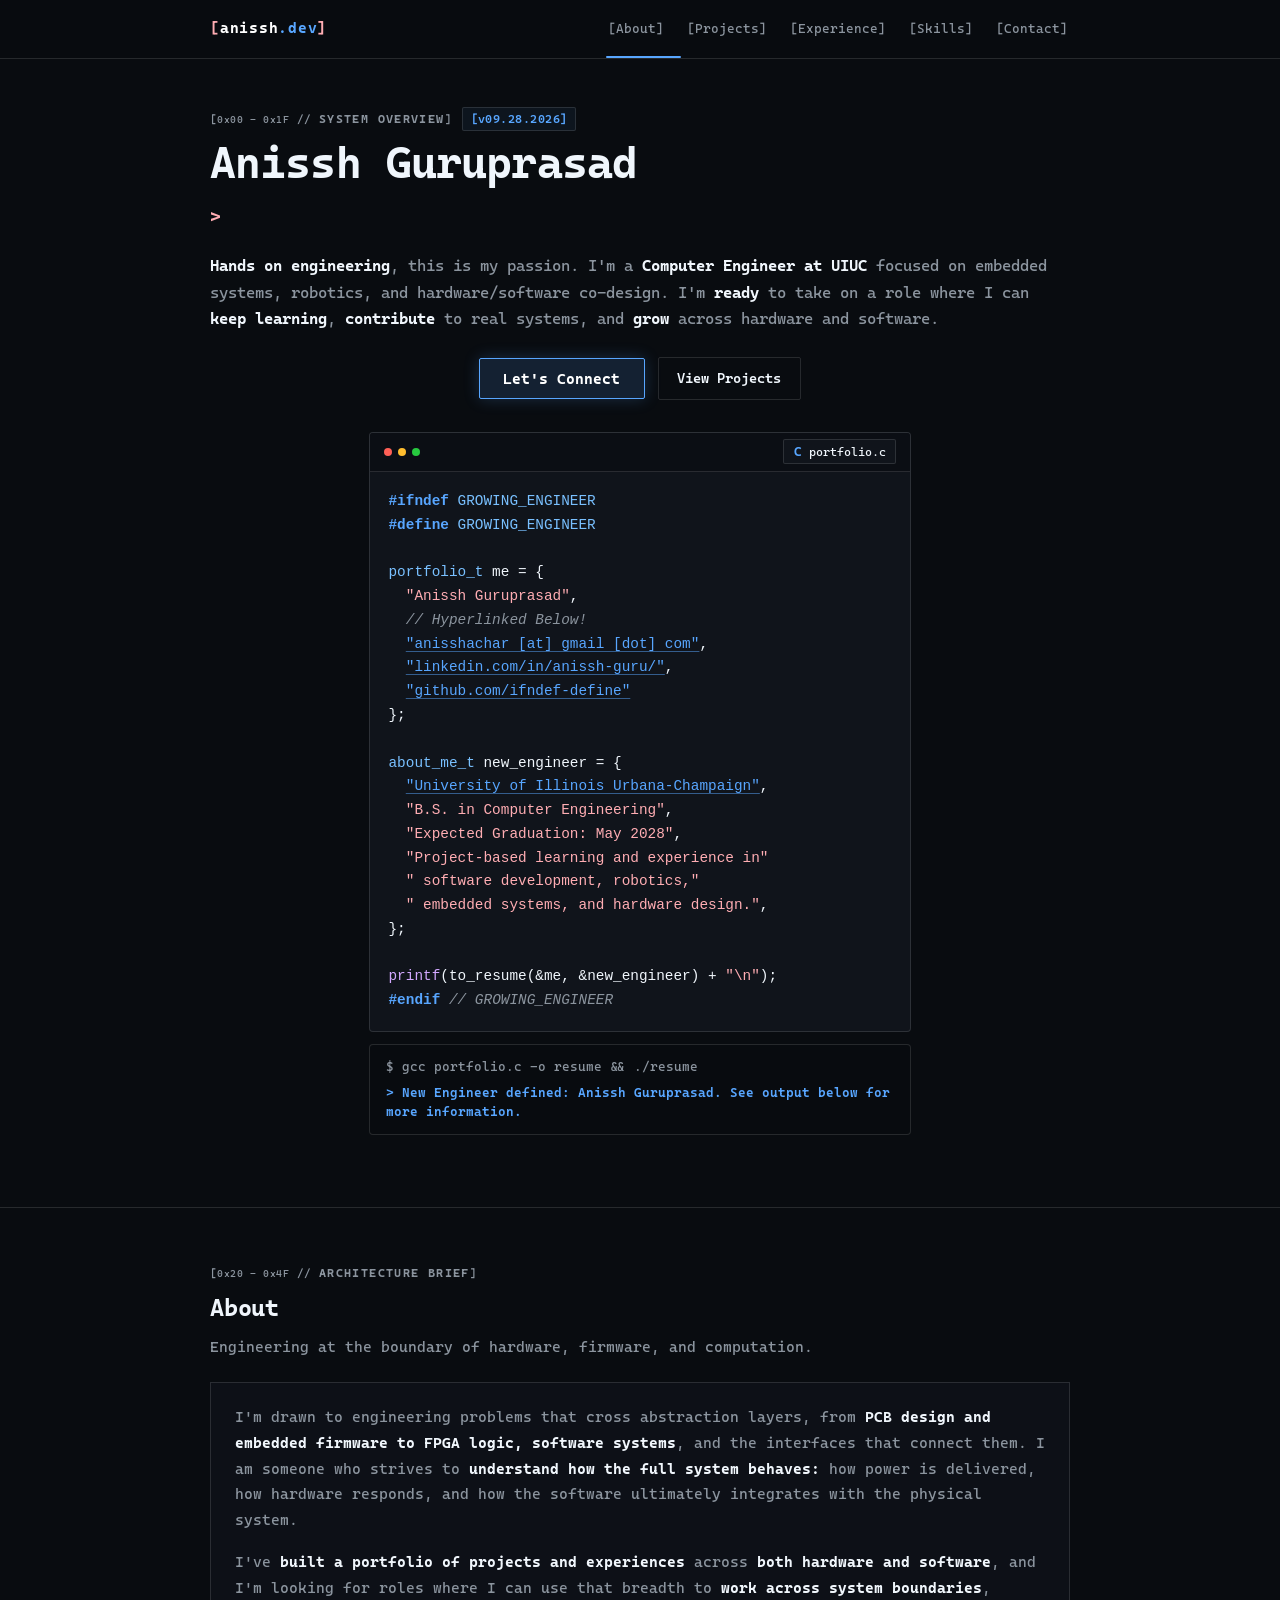
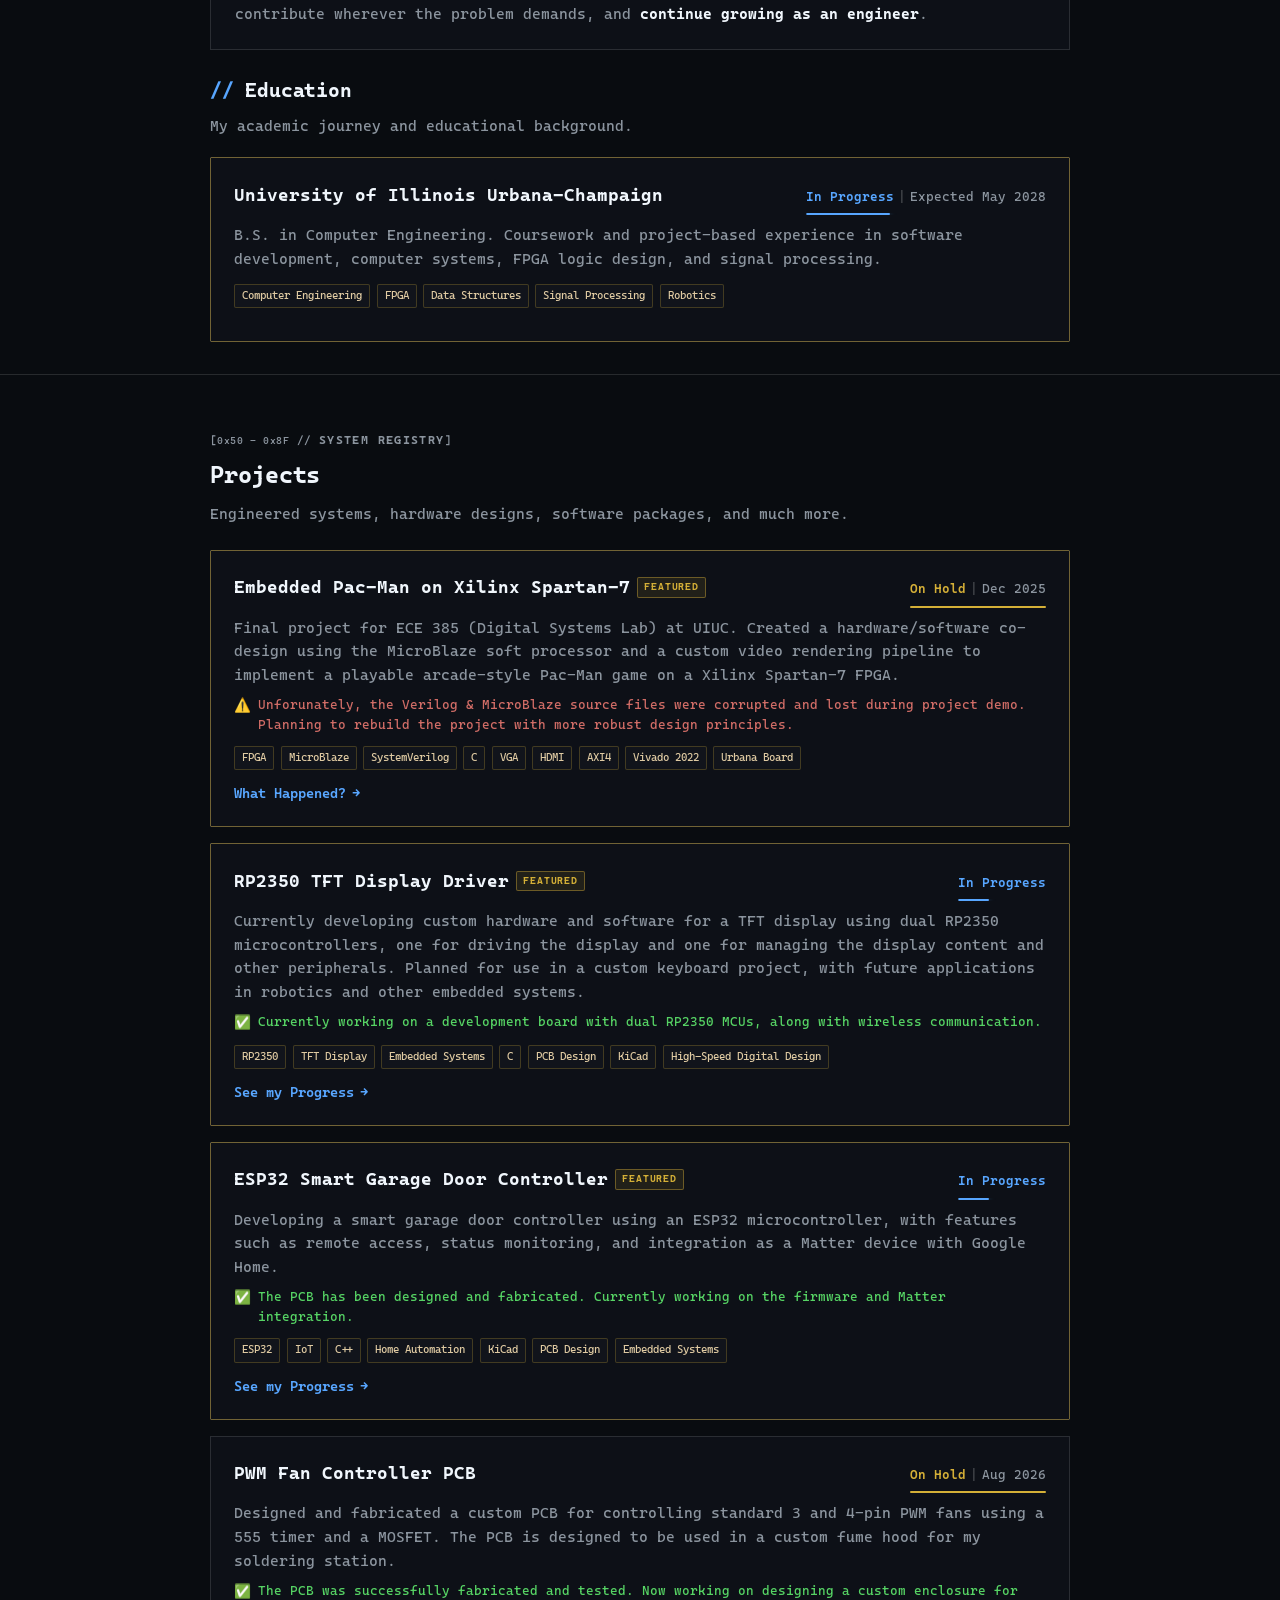
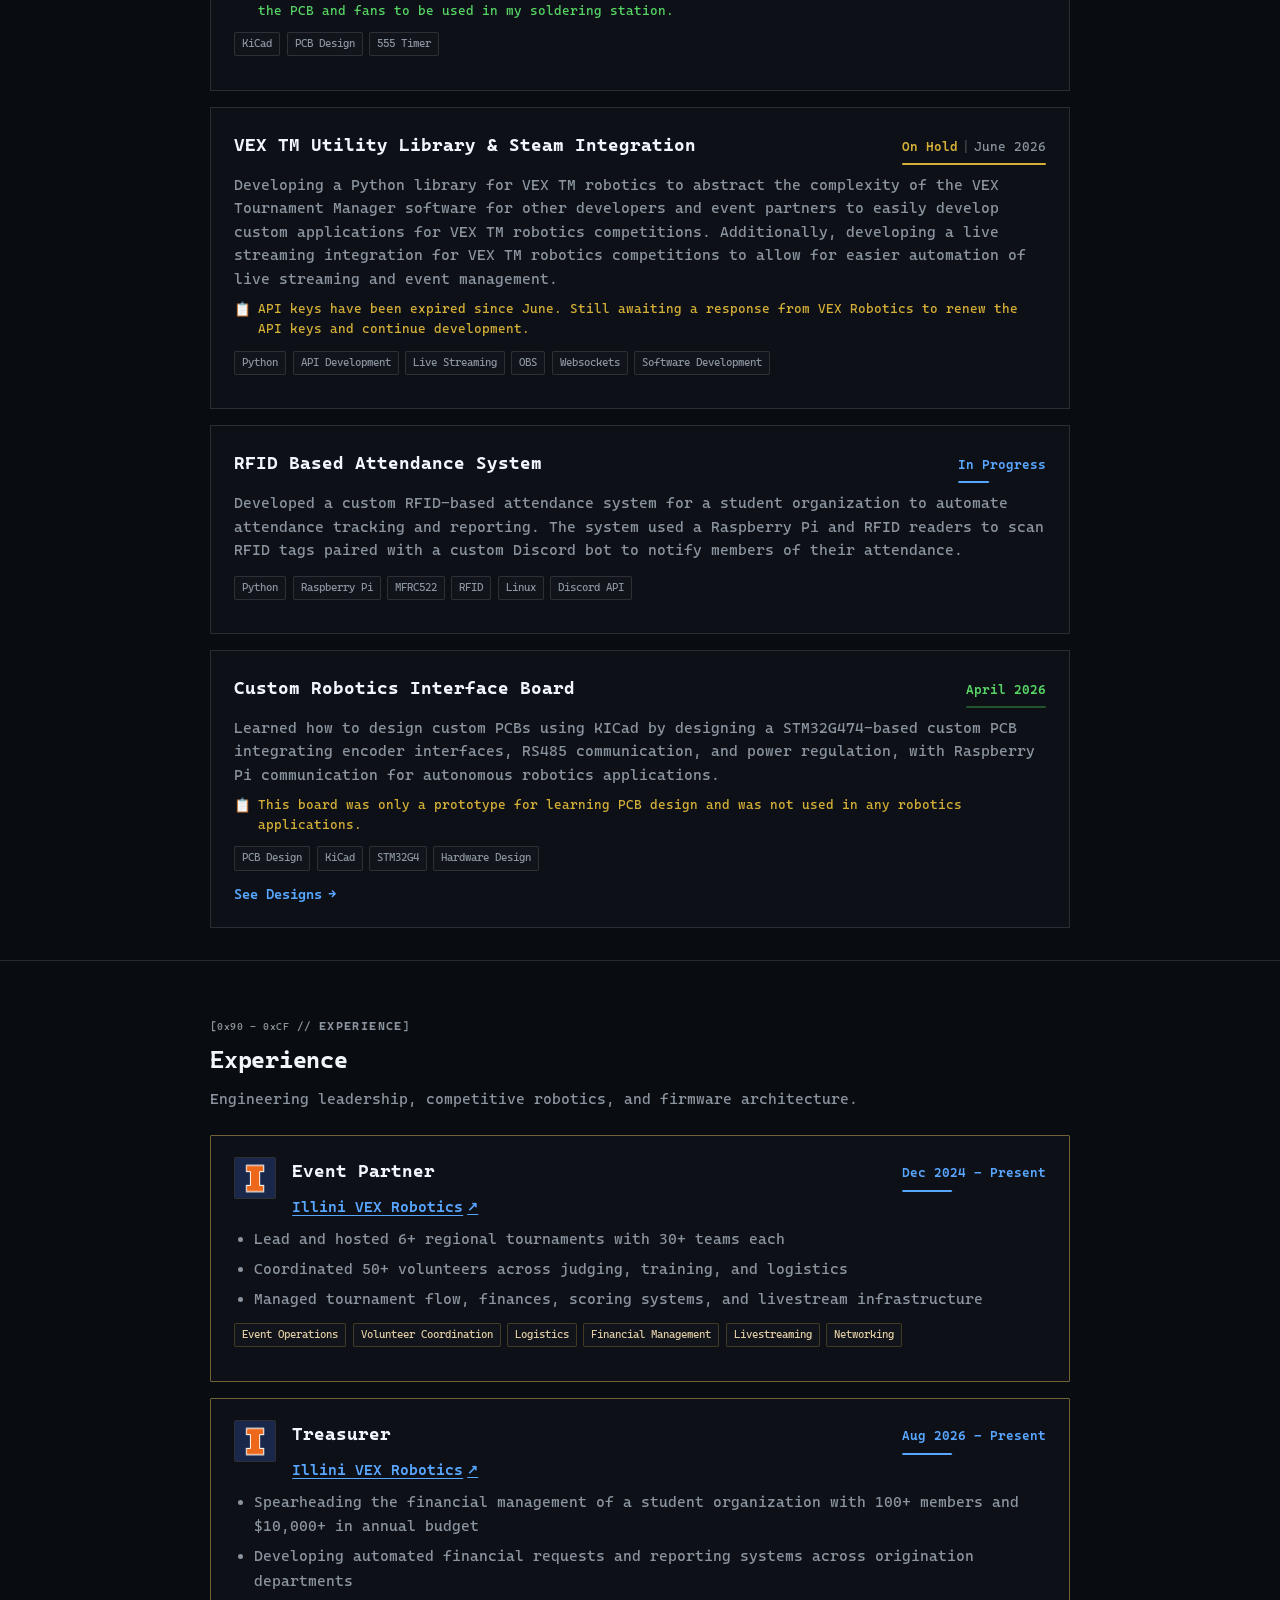
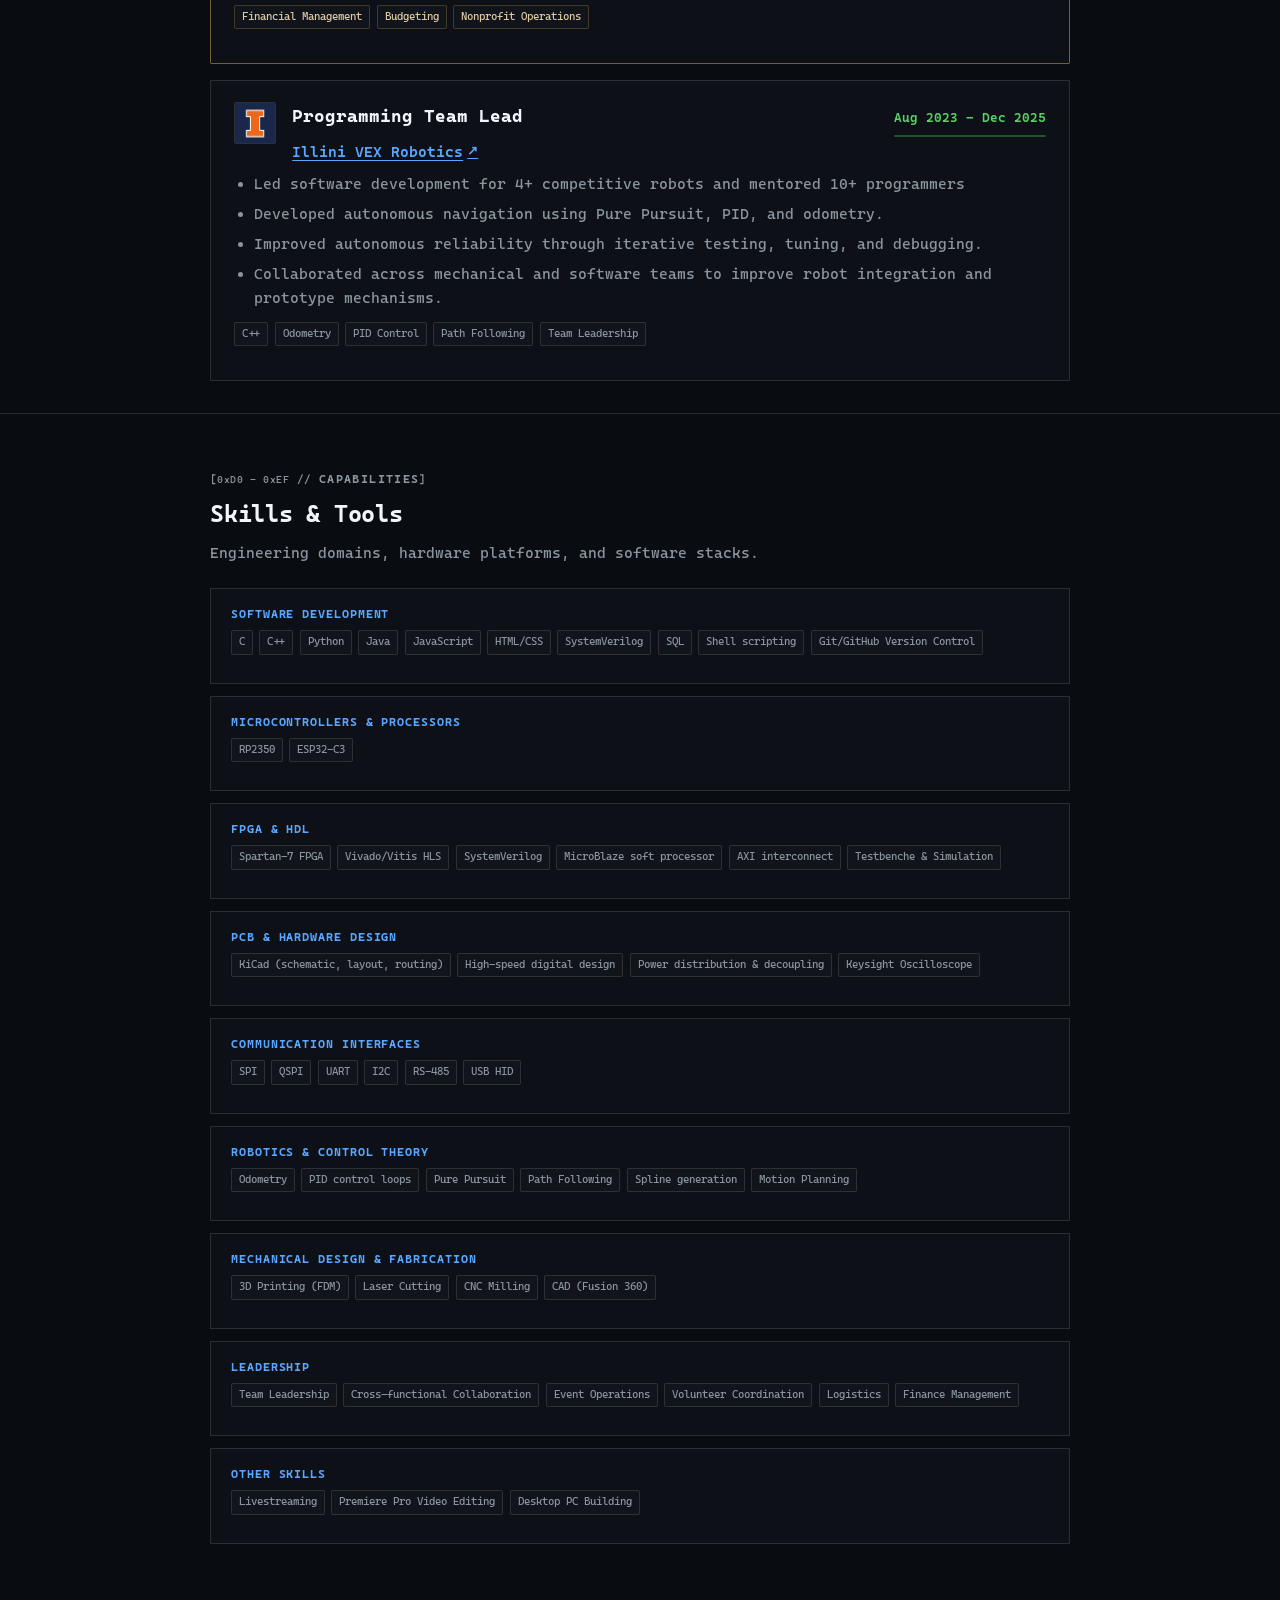
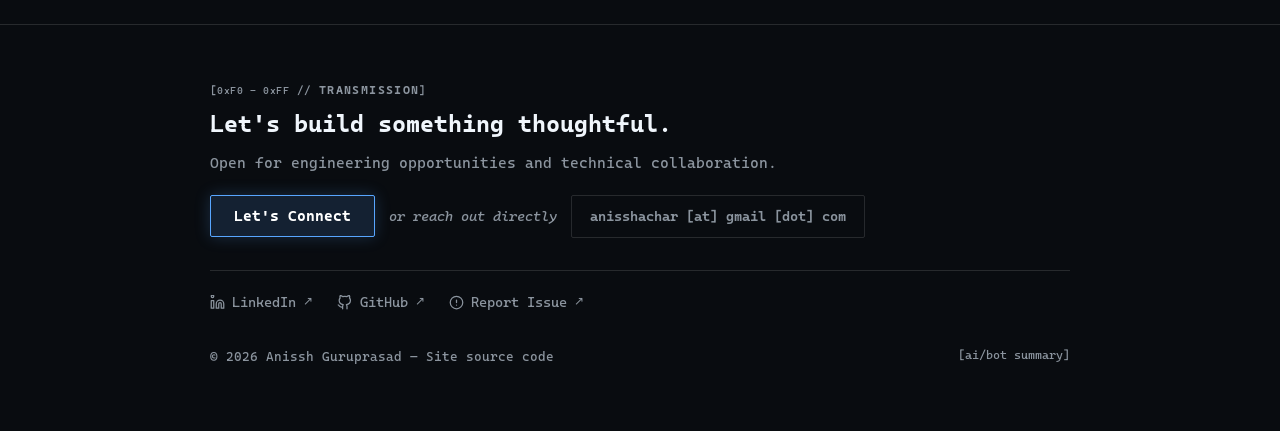
==== commit bdf0759c: "content dump" ====
--- a/index.html
+++ b/index.html
@@ -292,7 +292,7 @@
             <article class="project-item crosshair-card is-featured">
               <div class="project-topbar">
                 <div class="project-title-group">
-                  <h3 class="project-name">ESP32 Smart Garage Door Controller</h3>
+                  <h3 class="project-name"><a href="projects/project-smartgarage.html">ESP32 Smart Garage Door Controller</a></h3>
                   <span class="project-badge">FEATURED</span>
                 </div>
                   <div class="project-status-col">
@@ -313,6 +313,9 @@
                 <span class="tag">KiCad</span>
                 <span class="tag">PCB Design</span>
                 <span class="tag">Embedded Systems</span>
+              </div>
+              <div class="project-actions">
+                <a href="projects/project-smartgarage.html" class="system-link">See my Progress <span class="arrow">→</span></a>
               </div>
             </article>
 
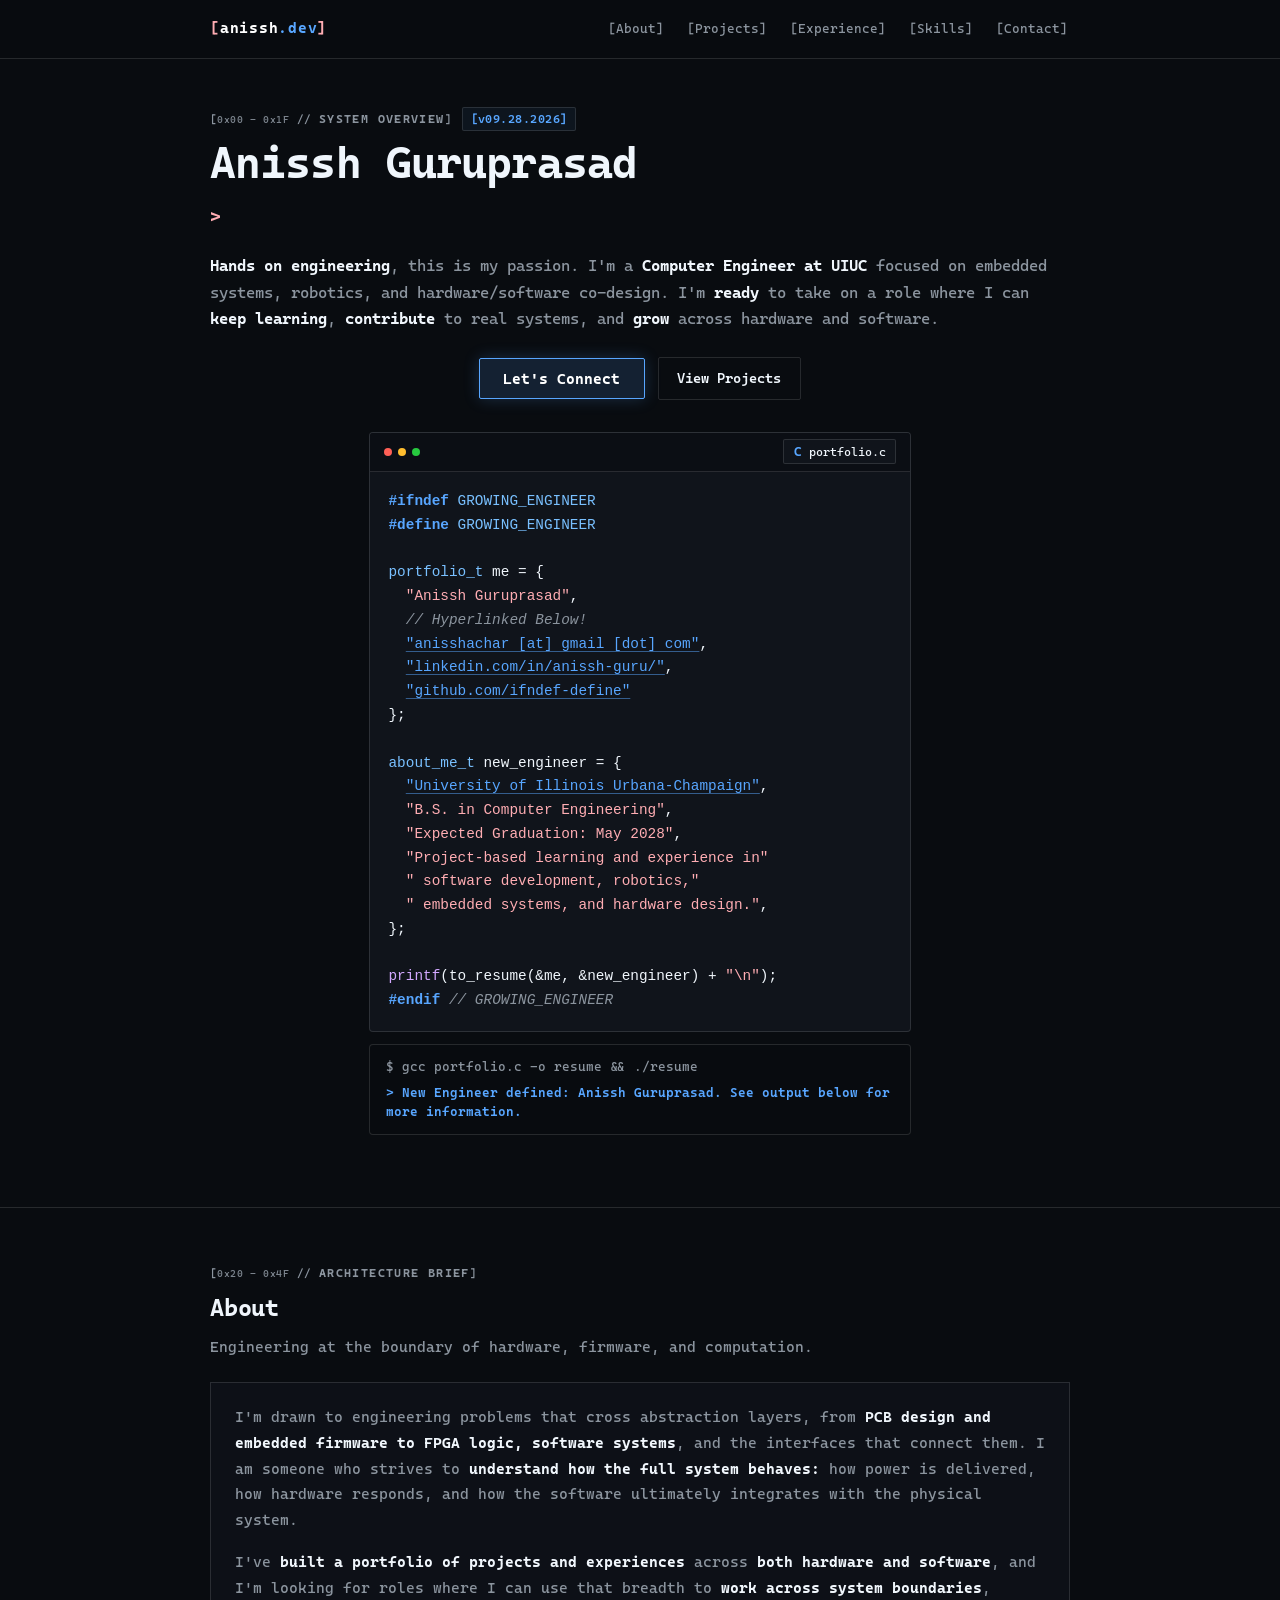
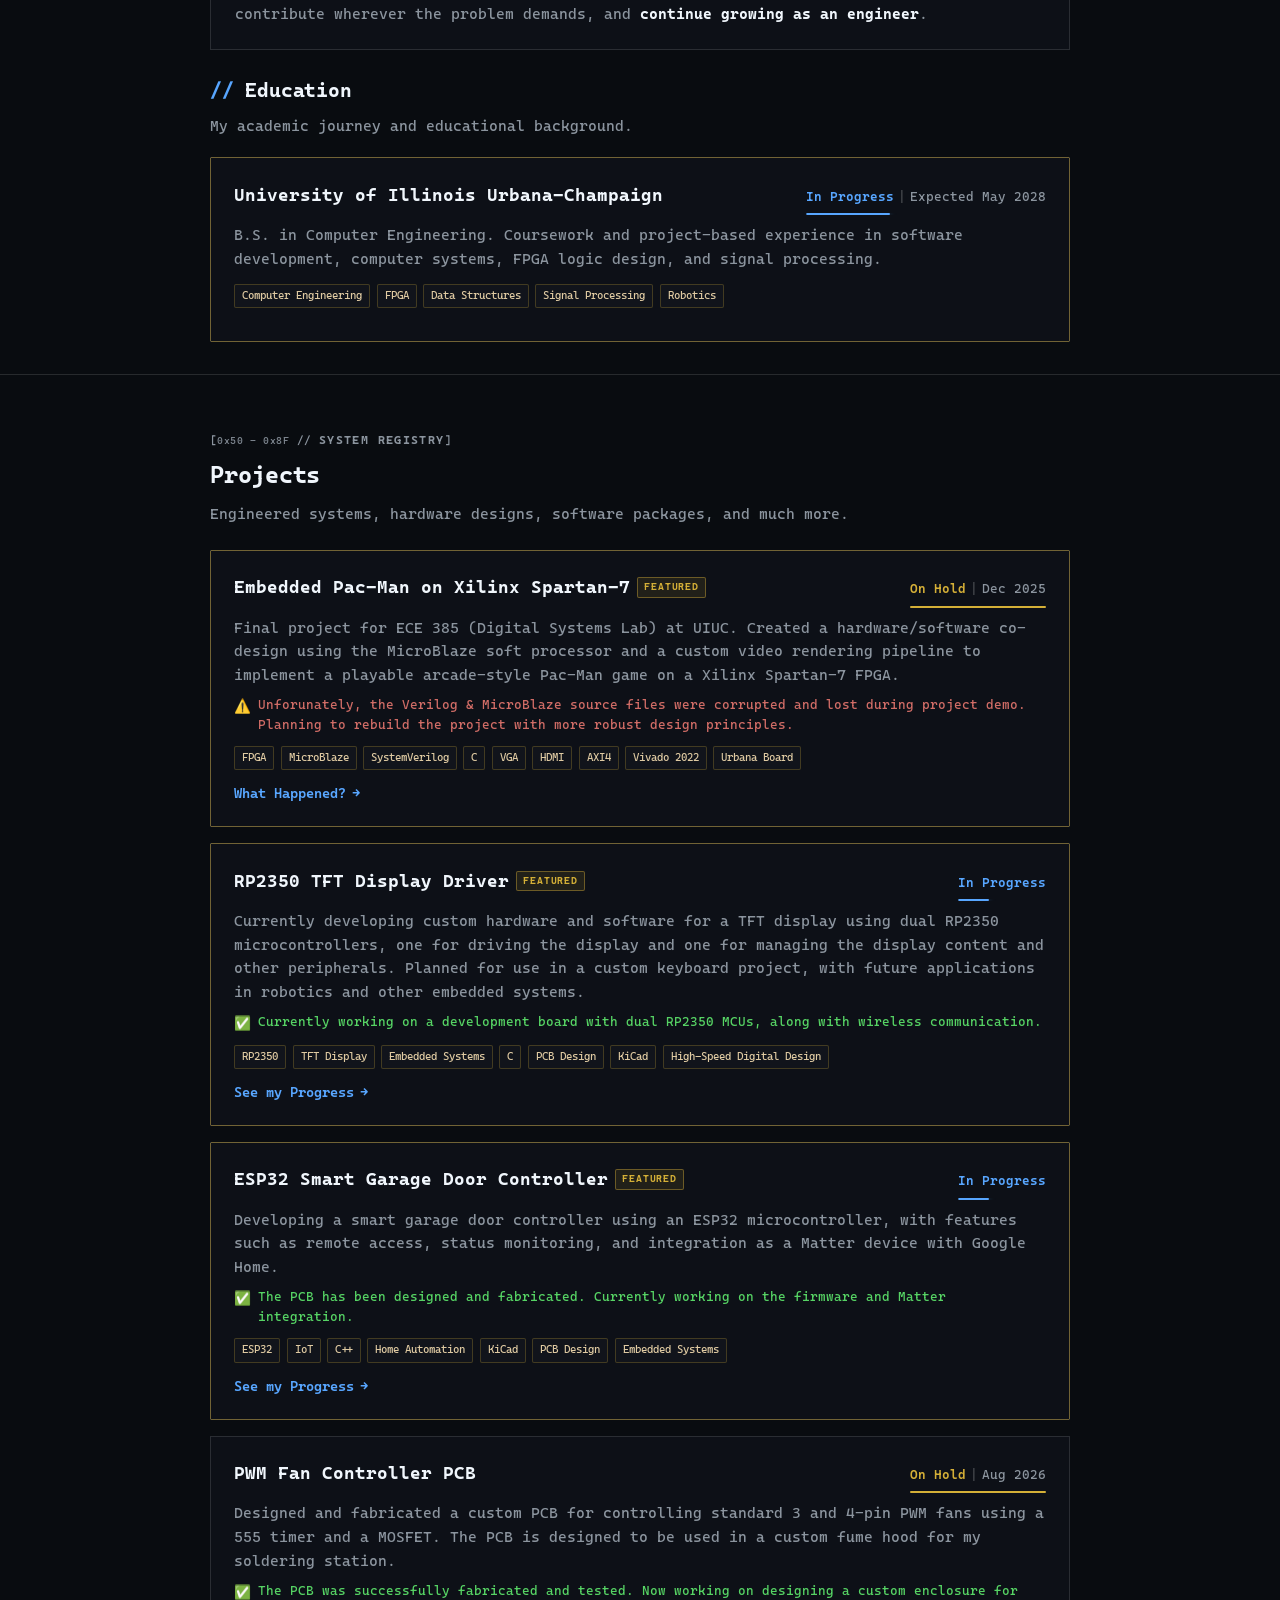
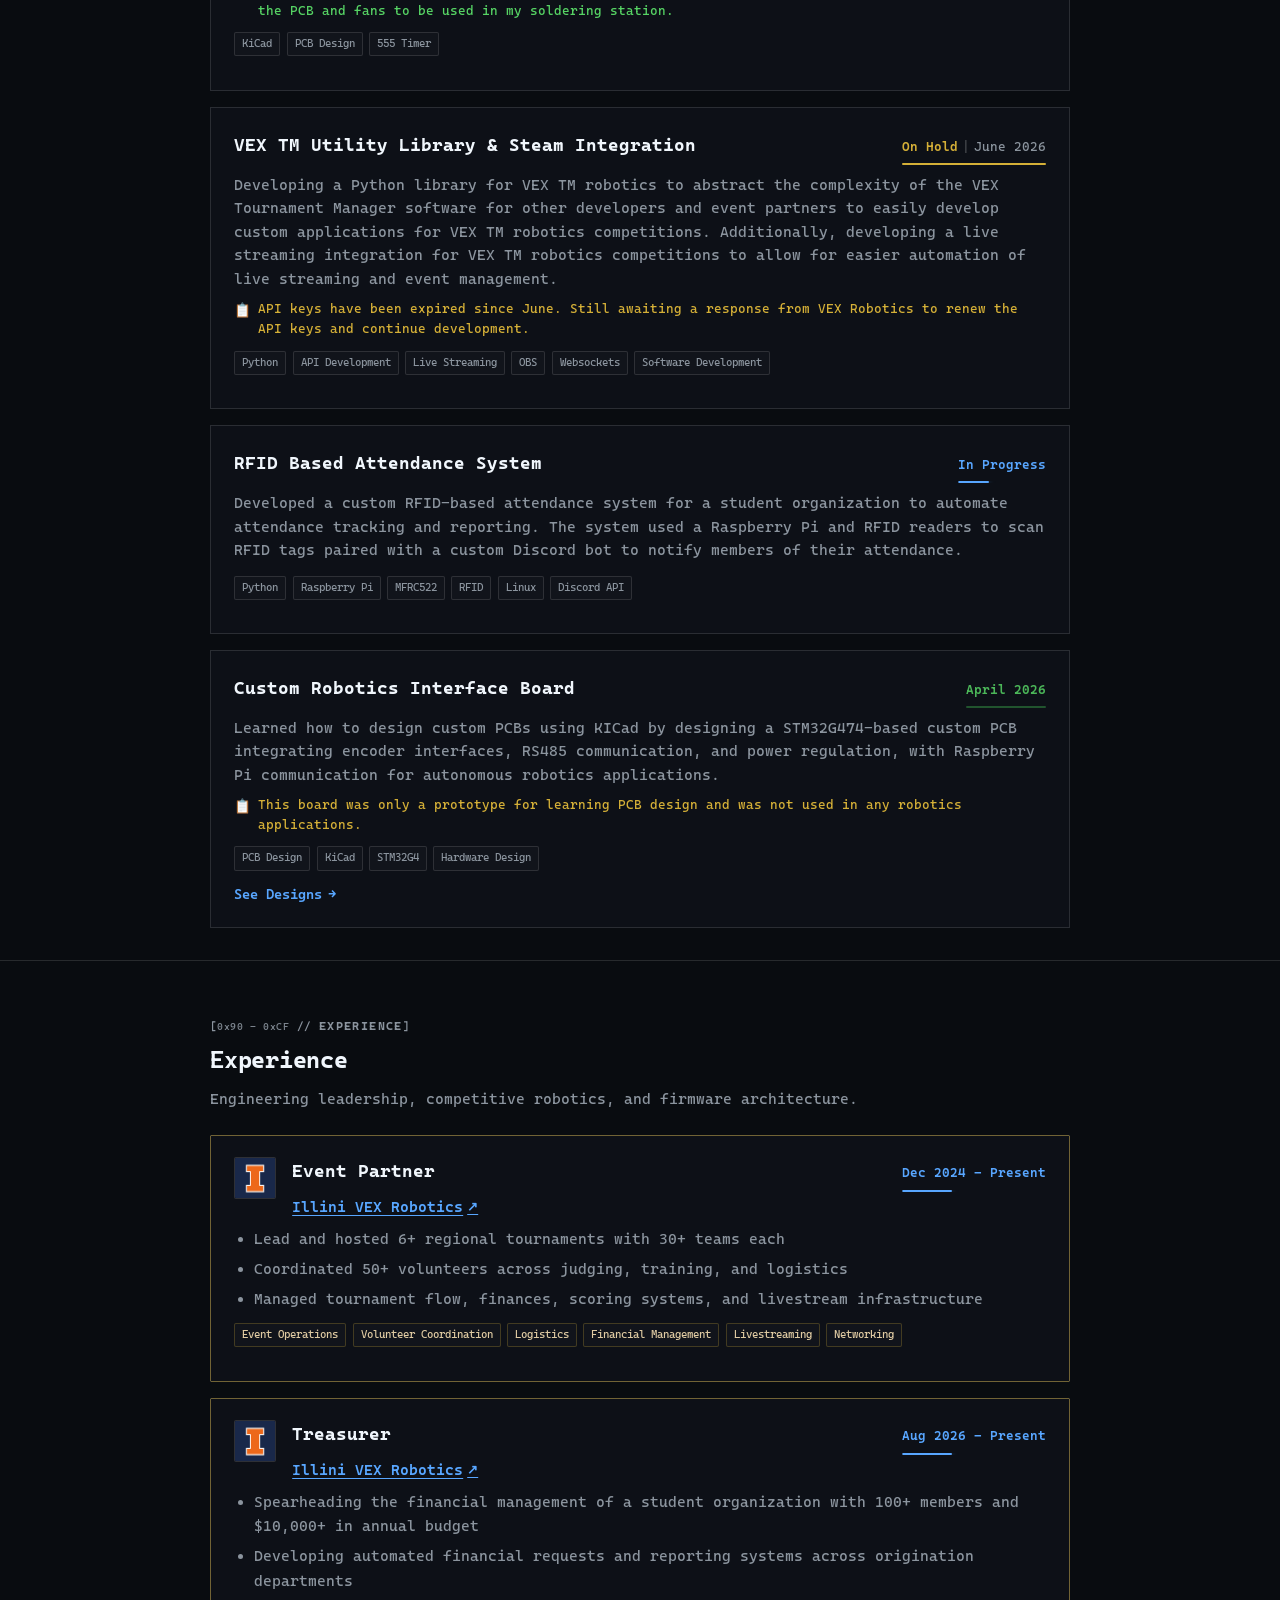
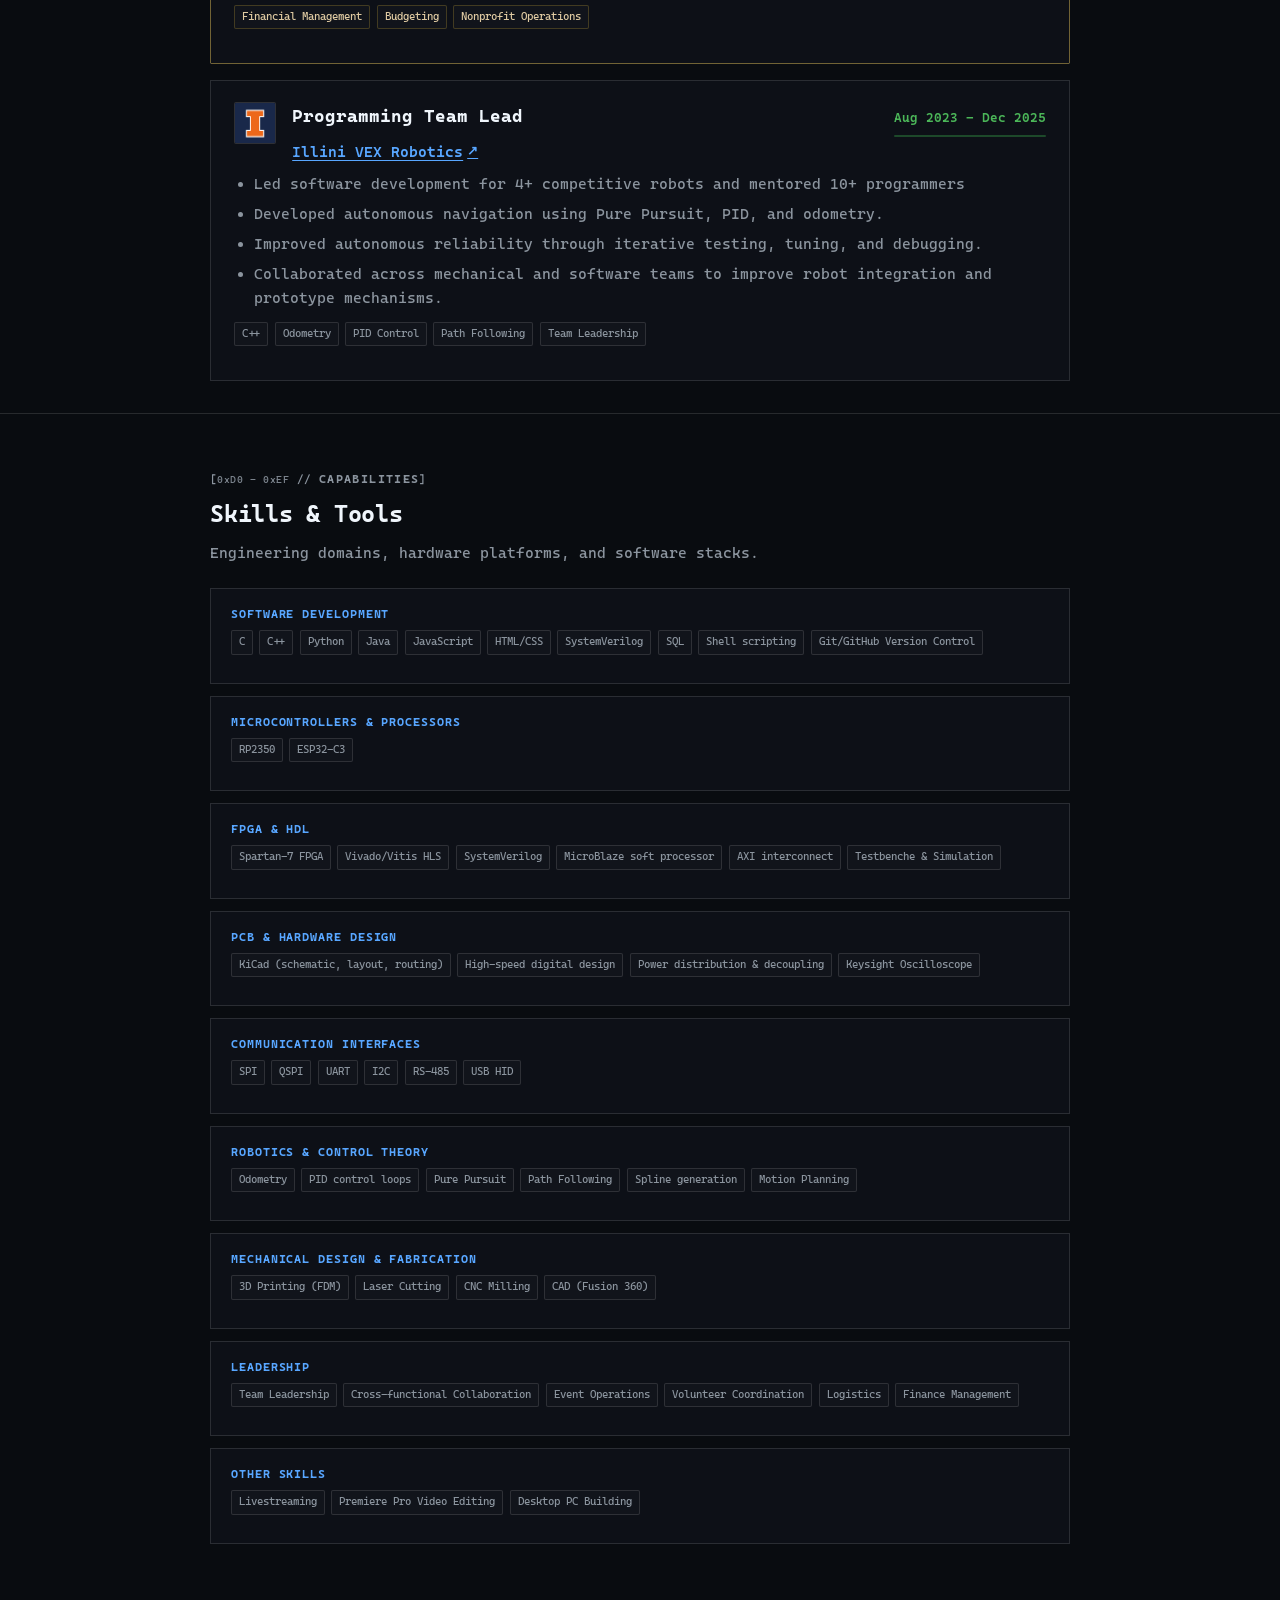
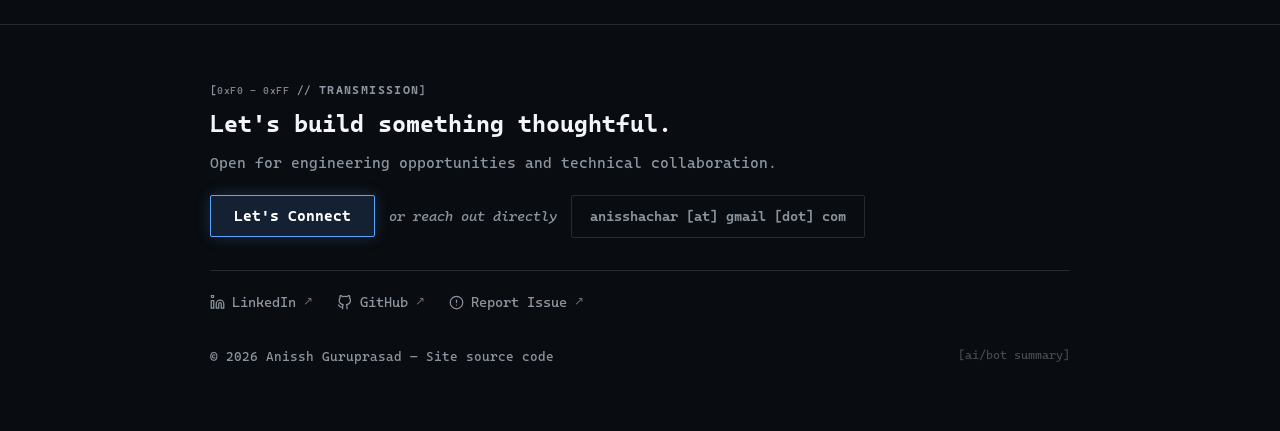
==== commit cf12198f: "url domain fix" ====
--- a/index.html
+++ b/index.html
@@ -14,7 +14,7 @@
       content="Hardware and software engineering portfolio focused on embedded systems, robotics, and low-level engineering."
     />
     <meta property="og:image" content="https://anissh.dev/assets/AG_Logo.ico" />
-    <meta property="og:url" content="https://anissh.dev/index.html" />
+    <meta property="og:url" content="https://anissh.dev/" />
     <meta property="og:type" content="website" />
     <meta name="twitter:card" content="summary_large_image" />
     <meta name="twitter:title" content="Anissh Guruprasad | Portfolio" />
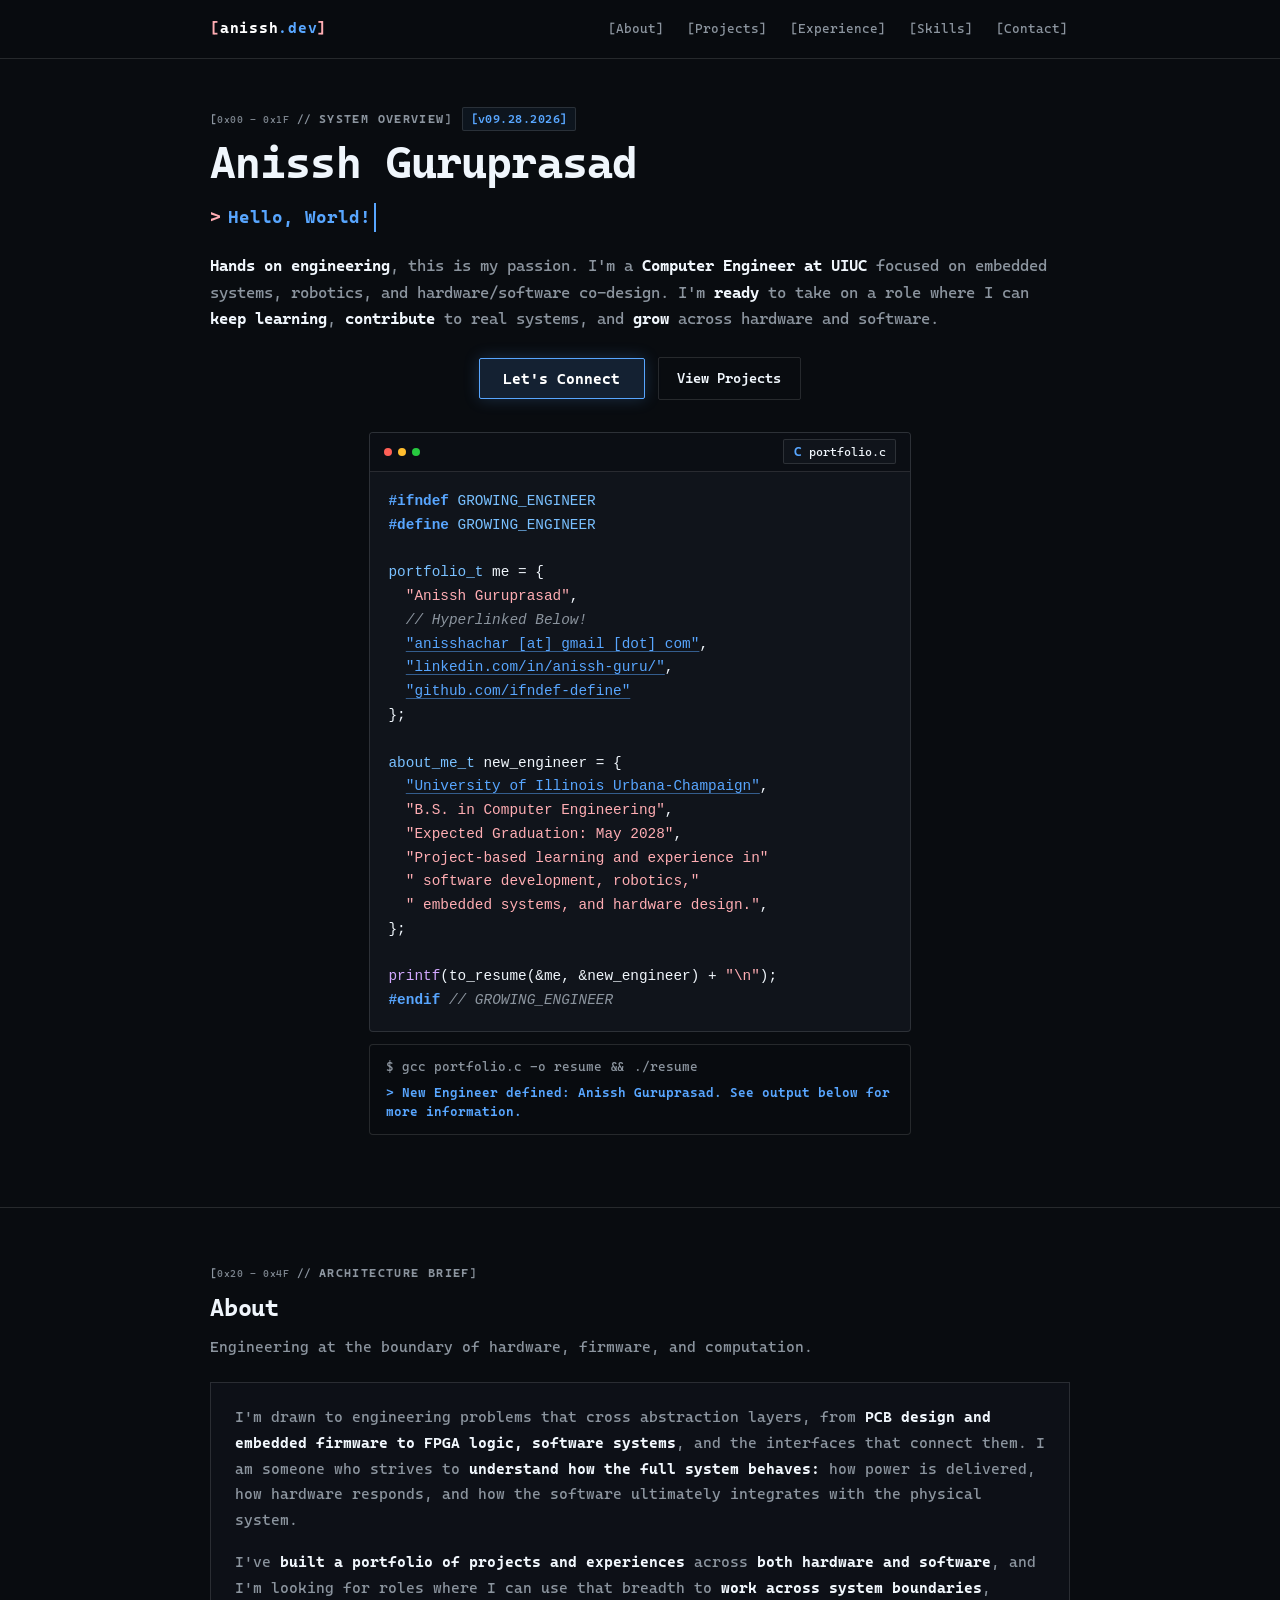
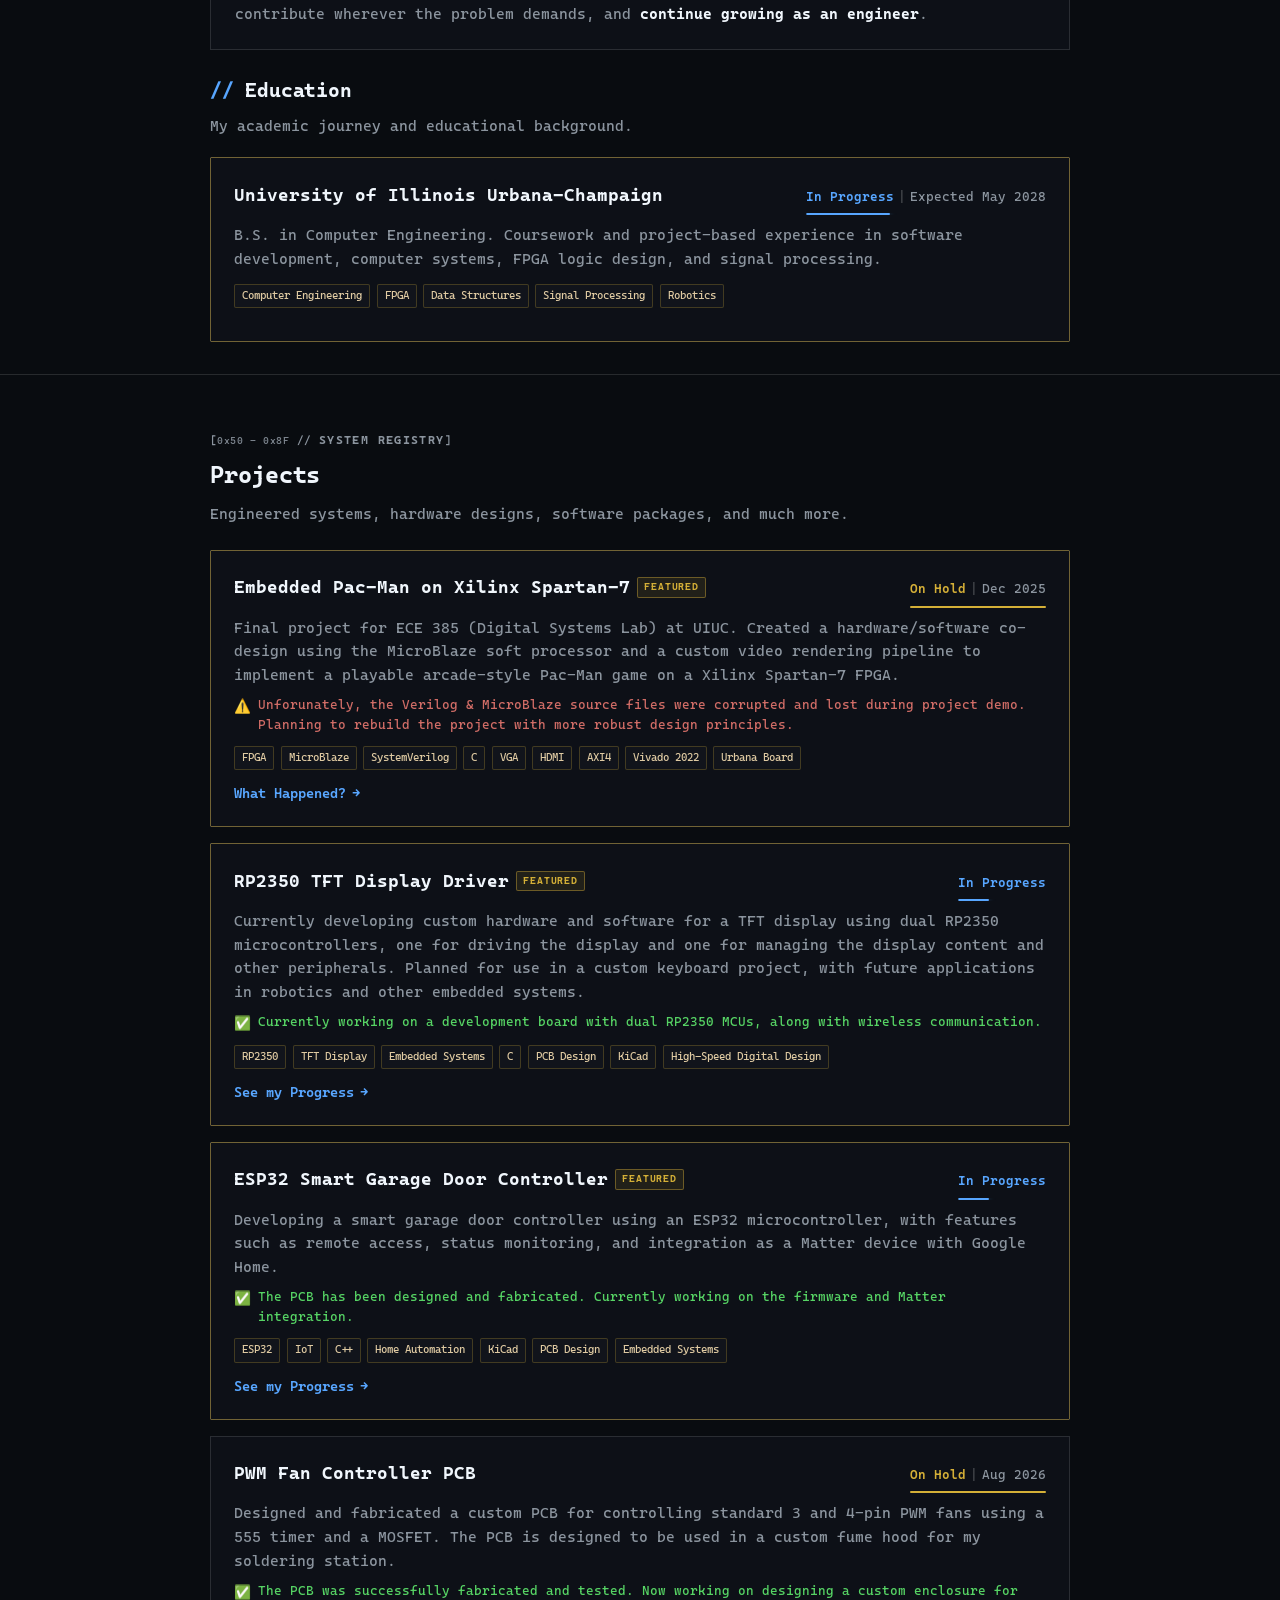
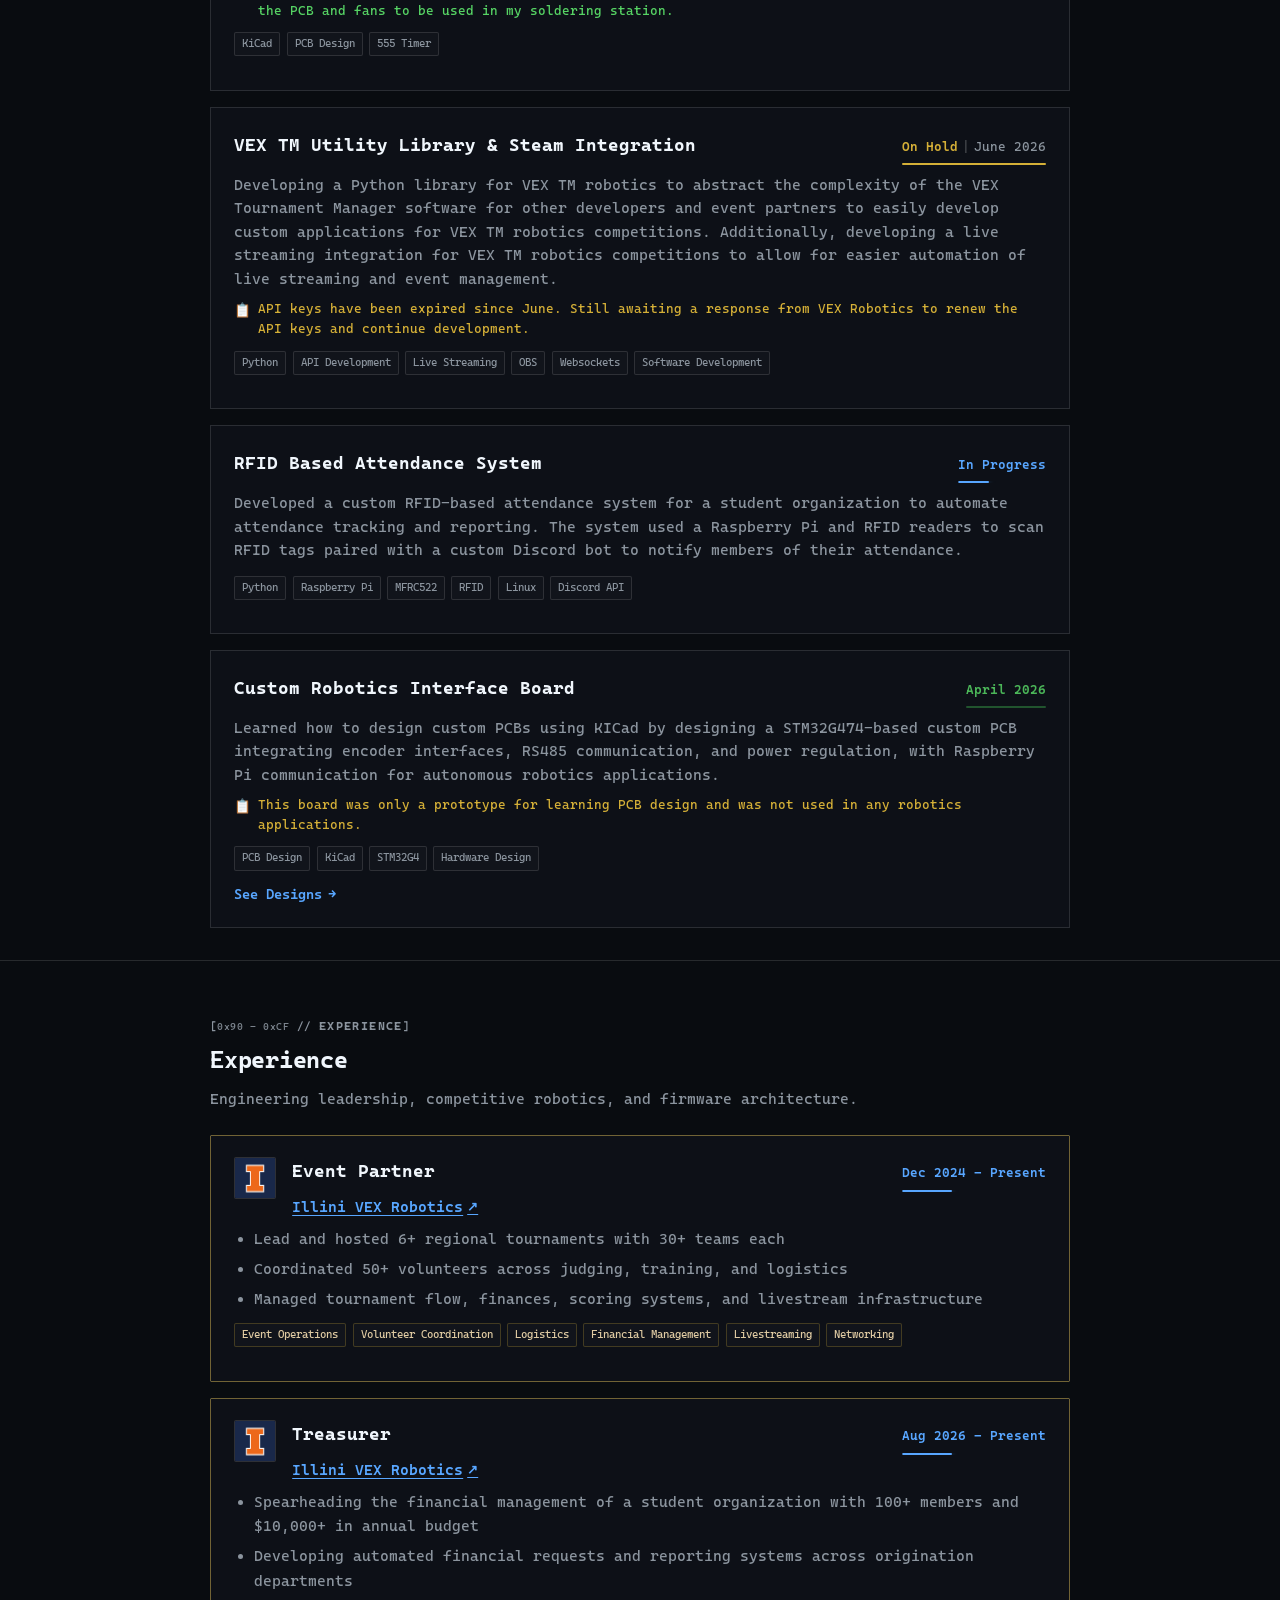
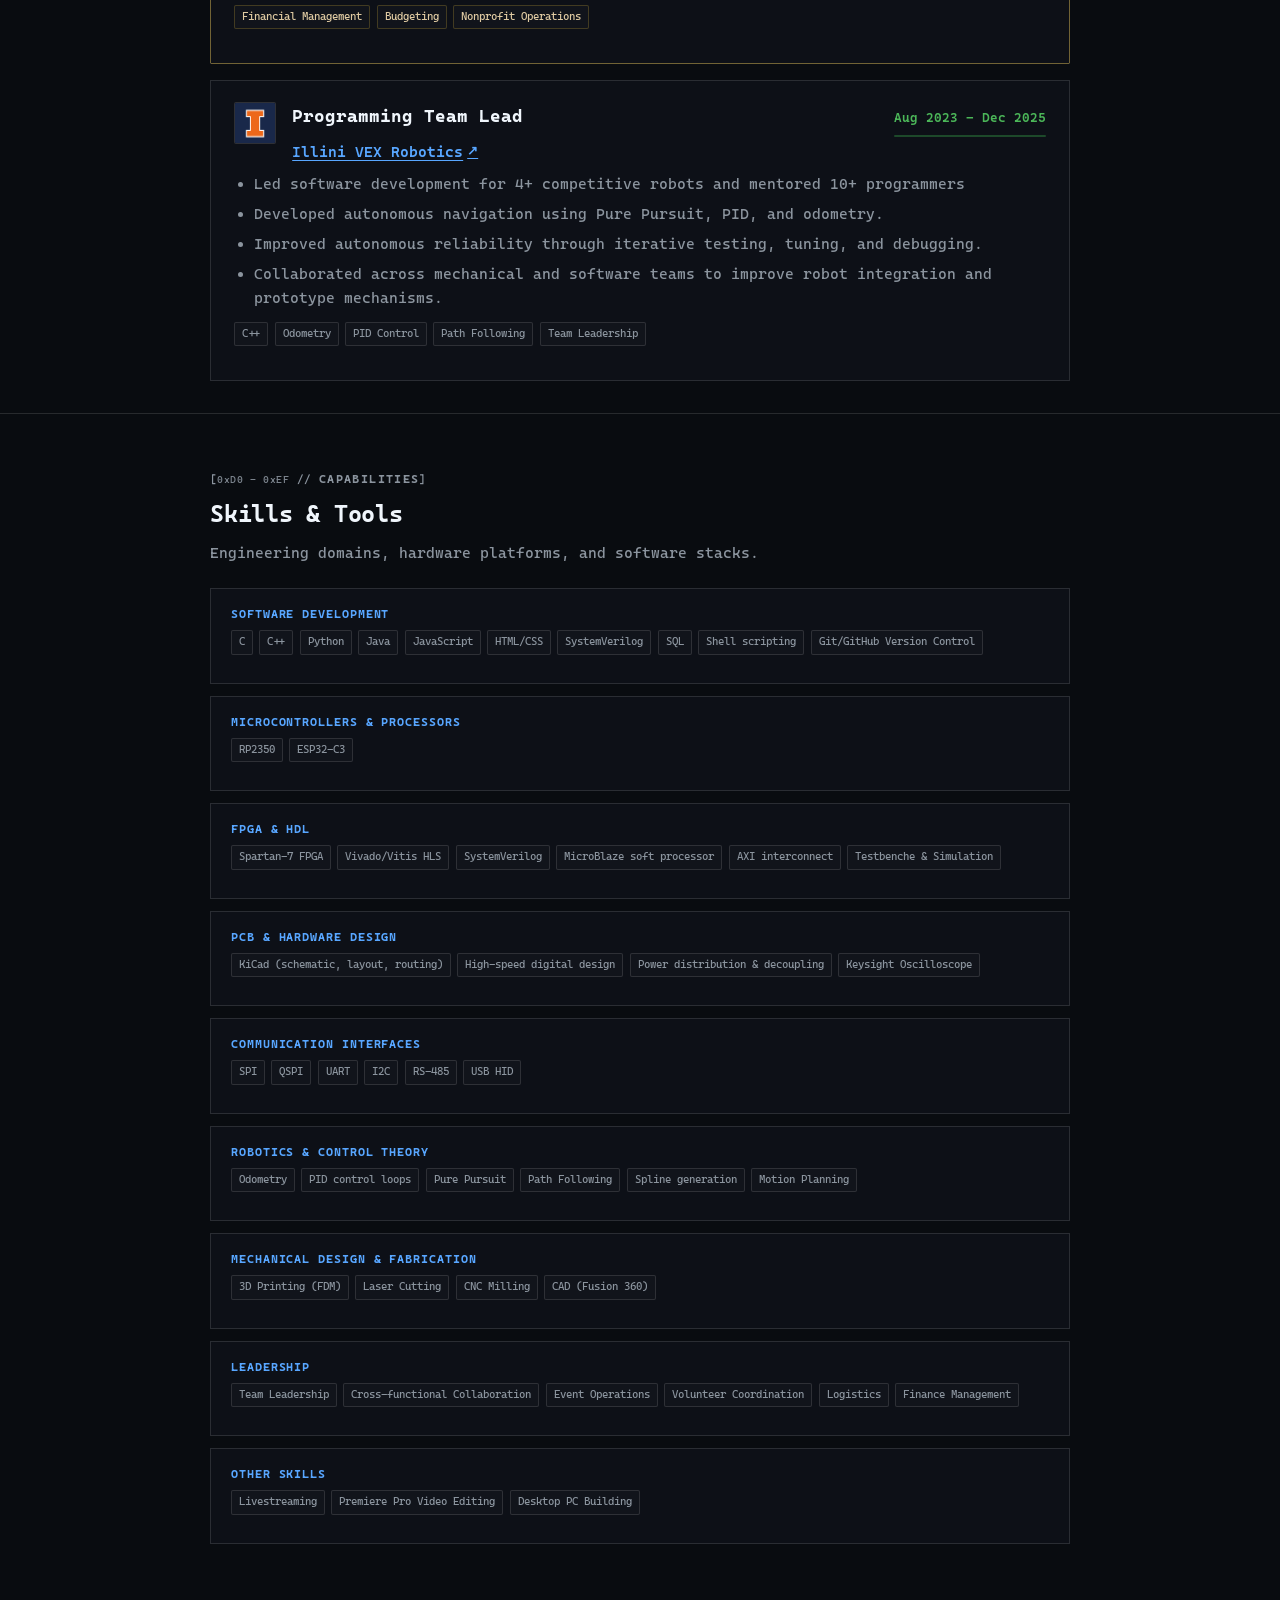
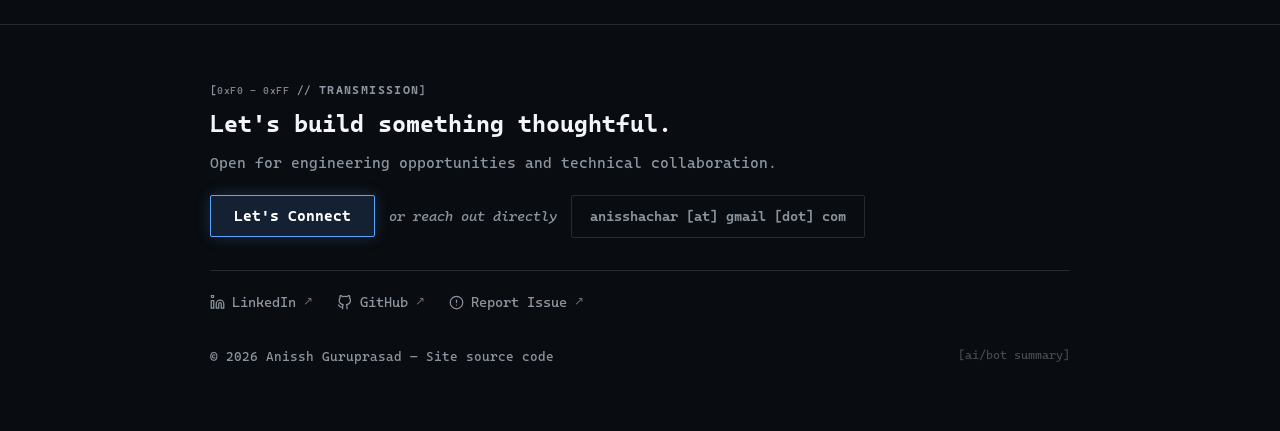
==== commit 8d1cea05: "changed to vectorized" ====
--- a/index.html
+++ b/index.html
@@ -13,7 +13,7 @@
       property="og:description"
       content="Hardware and software engineering portfolio focused on embedded systems, robotics, and low-level engineering."
     />
-    <meta property="og:image" content="https://anissh.dev/assets/AG_Logo.ico" />
+    <meta property="og:image" content="https://anissh.dev/assets/AG_logo.svg" />
     <meta property="og:url" content="https://anissh.dev/" />
     <meta property="og:type" content="website" />
     <meta name="twitter:card" content="summary_large_image" />
@@ -22,8 +22,8 @@
       name="twitter:description"
       content="Hardware and software engineering portfolio focused on embedded systems, robotics, and low-level engineering."
     />
-    <meta name="twitter:image" content="https://anissh.dev/assets/AG_Logo.ico" />
-    <link rel="icon" type="image/x-icon" href="assets/AG_Logo.ico" />
+    <meta name="twitter:image" content="https://anissh.dev/assets/AG_logo.svg" />
+    <link rel="icon" type="image/x-icon" href="assets/AG_logo.svg" />
     <link rel="preconnect" href="https://fonts.googleapis.com" />
     <link rel="preconnect" href="https://fonts.gstatic.com" crossorigin />
     <link
